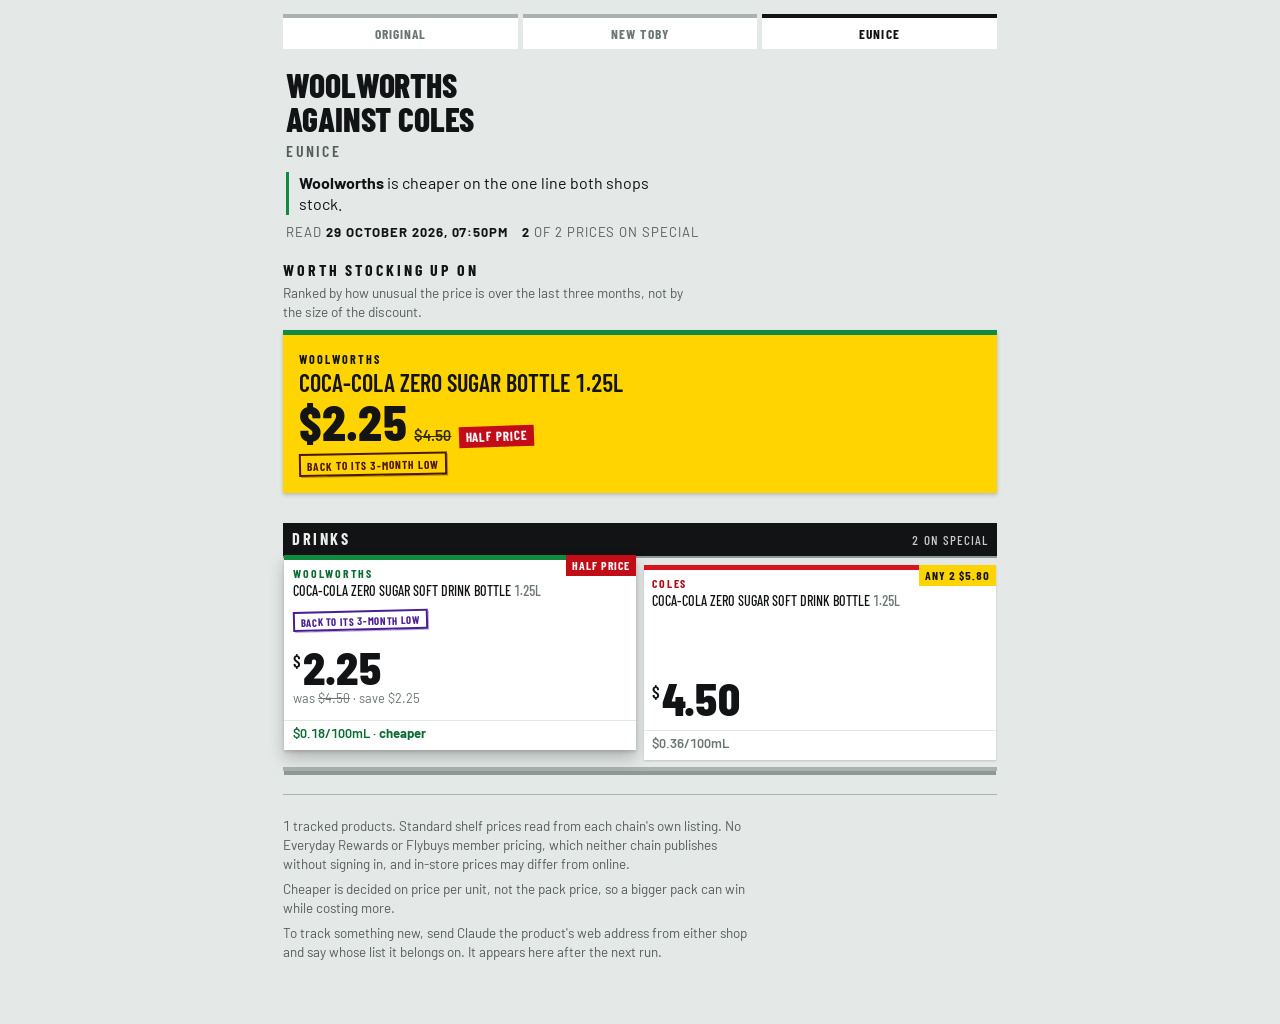
==== docs/eunice.html @ a49e468f "Three profiles, sharing one fetch Original keeps the existing 23 products. New Toby and Eunice are n" ====
<!doctype html><html lang=en-AU><head><meta charset=utf-8><meta name=viewport content="width=device-width,initial-scale=1"><meta name=color-scheme content="light dark"><title>Woolworths against Coles</title><style>@font-face{font-family:"Barlow";font-style:normal;font-weight:400;font-display:swap;src:url(fonts/Barlow-400.woff2) format('woff2')}
@font-face{font-family:"Barlow";font-style:normal;font-weight:600;font-display:swap;src:url(fonts/Barlow-600.woff2) format('woff2')}
@font-face{font-family:"Barlow";font-style:normal;font-weight:700;font-display:swap;src:url(fonts/Barlow-700.woff2) format('woff2')}
@font-face{font-family:"Barlow Condensed";font-style:normal;font-weight:500;font-display:swap;src:url(fonts/BarlowCondensed-500.woff2) format('woff2')}
@font-face{font-family:"Barlow Condensed";font-style:normal;font-weight:600;font-display:swap;src:url(fonts/BarlowCondensed-600.woff2) format('woff2')}
@font-face{font-family:"Barlow Condensed";font-style:normal;font-weight:700;font-display:swap;src:url(fonts/BarlowCondensed-700.woff2) format('woff2')}
@font-face{font-family:"Barlow Condensed";font-style:normal;font-weight:800;font-display:swap;src:url(fonts/BarlowCondensed-800.woff2) format('woff2')}
:root{
  --aisle:#e4e8e6; --aisle-deep:#d3d9d6; --rail:#a9b2ae; --rail-lip:#8e9994;
  --card:#fff; --card-ink:#111315; --card-soft:#6b7572; --card-hair:#e2e6e4;
  --ink:#111315; --ink-soft:#555d5a;
  --wool:#0f8a3f; --wool-deep:#0b6b33;
  --coles:#d8121f; --coles-deep:#ad0d18;
  --flash:#ffd400; --flash-ink:#141414;
  /* Red says Coles. It never says 'discount', or a Woolworths half price
     would arrive wearing its rival's colour. It is only ever the burst
     inside a yellow flash. */
  --burst:#c20d19;
  /* Aisle furniture, so it can darken in dark mode while the printed
     tickets stay white. */
  --sign:#111315; --sign-ink:#e9edea;
  /* Inspector's violet: the app's own voice, not either chain's, and not
     the focus ring's blue. */
  --stamp:#4c1d95; --focus:#1b45c4;
  --ease:cubic-bezier(.16,1,.3,1); --step:38ms;
  color-scheme:light dark;
}
/* The aisle after close. Printed card does not change colour under different
   light, so the tickets stay white and only the aisle around them darkens. */
@media (prefers-color-scheme:dark){
  :root{
    --aisle:#16191a; --aisle-deep:#101213; --rail:#333b3d; --rail-lip:#454e50;
    --ink:#e9edea; --ink-soft:#98a29e;
    --focus:#7fa6ff;
    --sign:#2b3133; --sign-ink:#e9edea;
  }
}
*{box-sizing:border-box}
html{background:var(--aisle)}
body{
  margin:0; background:var(--aisle); color:var(--ink);
  font-family:Barlow,system-ui,-apple-system,sans-serif;
  font-size:15px; line-height:1.4; font-variant-numeric:tabular-nums;
  -webkit-text-size-adjust:100%; overflow-x:hidden;
}
::selection{background:var(--flash); color:var(--flash-ink)}
:focus-visible{outline:3px solid var(--focus); outline-offset:3px}
::-webkit-scrollbar{width:10px}
::-webkit-scrollbar-track{background:var(--aisle-deep)}
::-webkit-scrollbar-thumb{background:var(--rail); border:2px solid var(--aisle-deep)}
main{max-width:46rem; margin:0 auto; padding:0 .7rem 3.5rem}

/* ---------- whose list ---------- */
/* Links, not script: each profile is its own page, so a list can be
   bookmarked on its own and the switch survives a reload. */
.switch{display:flex; gap:.3rem; margin:.9rem 0 0}
.switch a{
  flex:1; text-align:center; padding:.4rem .2rem .35rem;
  font-family:"Barlow Condensed",sans-serif; font-weight:700; font-size:.84rem;
  letter-spacing:.08em; text-transform:uppercase; text-decoration:none;
  background:var(--card); color:var(--card-soft);
  border-top:4px solid var(--rail);
}
.switch a[aria-current=page]{color:var(--card-ink); border-top-color:var(--ink)}
.whose{
  margin:.3rem 0 0; font-family:"Barlow Condensed",sans-serif; font-weight:600;
  font-size:1rem; text-transform:uppercase; letter-spacing:.14em;
  color:var(--ink-soft);
}

/* ---------- an empty list ---------- */
.nothing{
  background:var(--card); color:var(--card-ink); padding:1rem;
  border-top:5px solid var(--rail); margin:.4rem 0 0;
}
.nothing p{margin:.35rem 0; max-width:50ch}
.nothing p:first-child{margin-top:0}

/* ---------- masthead ---------- */
.masthead{padding:1.2rem .2rem .9rem}
.masthead h1{
  font-family:"Barlow Condensed",sans-serif; font-weight:800; font-size:2.1rem;
  line-height:1; letter-spacing:-.005em; text-transform:uppercase; margin:0;
}
.masthead .when{
  margin:.5rem 0 0; display:flex; flex-wrap:wrap; gap:.1rem .9rem;
  font-weight:500; text-transform:uppercase; letter-spacing:.07em;
  font-size:.82rem; color:var(--ink-soft);
}
.masthead .when b{color:var(--ink); font-weight:700}
/* The answer, in the first viewport, in the winning chain's own colour. */
.verdict{
  margin:.55rem 0 .1rem; font-size:1rem; line-height:1.35; max-width:42ch;
  border-left:3px solid var(--chain); padding-left:.6rem;
}
.verdict[data-chain=woolworths]{--chain:var(--wool)}
.verdict[data-chain=coles]{--chain:var(--coles)}
.verdict b{font-weight:700}
.stale{color:#fff; background:var(--coles); padding:.05rem .4rem; font-weight:700}

/* ---------- the stock-up board ---------- */
.board{margin:.2rem 0 1.5rem}
.board > h2{
  font-family:"Barlow Condensed",sans-serif; font-weight:700; font-size:1rem;
  text-transform:uppercase; letter-spacing:.18em; margin:0 0 .45rem;
  color:var(--ink);
}
.board > h2 + p{margin:-.35rem 0 .6rem; color:var(--ink-soft);
                font-size:.85rem; max-width:52ch}
.board .rest{display:grid; grid-template-columns:1fr 1fr; gap:.5rem;
             margin-top:.5rem}

/* A flash ticket: the yellow card the chains actually hang on a special. */
.flash{
  display:block; text-decoration:none; background:var(--flash);
  color:var(--flash-ink); padding:.75rem .85rem .8rem; position:relative;
  border-top:5px solid var(--chain);
  box-shadow:0 2px 4px rgba(0,0,0,.2);
  transition:transform 140ms var(--ease),box-shadow 140ms var(--ease);
}
.flash[data-chain=woolworths]{--chain:var(--wool)}
.flash[data-chain=coles]{--chain:var(--coles)}
.flash.lead{padding:.95rem 1rem 1rem}
/* Half price is a burst on the yellow card, never a red card. */
.flash .burst{
  display:inline-block; background:var(--burst); color:#fff;
  font-family:"Barlow Condensed",sans-serif; font-weight:700;
  letter-spacing:.06em; text-transform:uppercase; font-size:.82rem;
  padding:.08rem .4rem; transform:rotate(-2deg);
}
.flash .chain{
  font-family:"Barlow Condensed",sans-serif; font-weight:700; font-size:.76rem;
  letter-spacing:.16em; text-transform:uppercase; display:block;
}
.flash .what{
  font-family:"Barlow Condensed",sans-serif; font-weight:600; line-height:1.05;
  text-transform:uppercase; display:block; margin:.15rem 0 .3rem;
  font-size:1.05rem;
}
.flash.lead .what{font-size:1.5rem}
.flash .row{display:flex; align-items:baseline; gap:.45rem; flex-wrap:wrap}
.flash .now{
  font-family:"Barlow Condensed",sans-serif; font-weight:800; line-height:.85;
  font-size:2.1rem; letter-spacing:-.02em;
}
.flash.lead .now{font-size:3.1rem}
.flash .was{font-weight:600; text-decoration:line-through;
            text-decoration-thickness:1px; opacity:.88}
.flash .cut{font-weight:700; text-transform:uppercase; letter-spacing:.06em;
            font-size:.82rem}
.flash:active{transform:translateY(2px); box-shadow:0 1px 2px rgba(0,0,0,.22)}

/* ---------- bay sign ---------- */
.bay{
  display:flex; align-items:baseline; justify-content:space-between; gap:1em;
  margin:1.9rem 0 .6rem; padding:.3rem .55rem;
  background:var(--sign); color:var(--sign-ink);
  box-shadow:0 2px 0 var(--rail-lip);
}
.bay h2{
  font-family:"Barlow Condensed",sans-serif; font-weight:700; font-size:1.02rem;
  text-transform:uppercase; letter-spacing:.16em; margin:0;
}
.bay .count{
  font-family:"Barlow Condensed",sans-serif; font-weight:500; font-size:.82rem;
  letter-spacing:.08em; text-transform:uppercase; opacity:.85;
  white-space:nowrap;
}

/* ---------- the rail ---------- */
.bayrows{display:flex; flex-direction:column; gap:1rem}
.pair{margin:0}
.slots{
  display:grid; gap:.45rem;
  /* Capped rather than stretched, so a ticket keeps a ticket's proportion on a
     wide screen instead of going landscape. */
  grid-template-columns:repeat(2,minmax(0,22rem));
  justify-content:center;
  /* head / mark / price / unit. Both tickets inherit these four rows, which is
     what puts the two prices on the same line. */
  grid-template-rows:auto auto auto auto;
  align-items:stretch;
  padding-bottom:.45rem;
  border-bottom:4px solid var(--rail);
  box-shadow:0 5px 0 -1px var(--rail-lip);
}
.pair .note{
  margin:.5rem .1rem 0; font-size:.84rem; color:var(--ink-soft);
  padding-left:.7rem; border-left:1px solid var(--rail);
}

/* ---------- a ticket ---------- */
.ticket,.empty,.fault{
  grid-row:span 4;
  display:grid; grid-template-rows:subgrid;
}
.ticket{
  min-height:10.6rem; position:relative;
  background:var(--card); color:var(--card-ink); text-decoration:none;
  border-top:5px solid var(--chain);
  box-shadow:0 1px 2px rgba(0,0,0,.17);
  transition:transform 150ms var(--ease),box-shadow 150ms var(--ease);
}
/* Without subgrid the rows do not lock, so fall back to bottom-anchoring the
   price as before rather than leaving the layout broken. */
@supports not (grid-template-rows:subgrid){
  .ticket{display:flex; flex-direction:column}
  .ticket .t-price{margin-top:auto}
}
.t-head{align-self:start}
.t-mark{align-self:end}
.t-price{align-self:end}
.t-unit{align-self:end}
.ticket[data-chain=woolworths]{--chain:var(--wool); --chain-deep:var(--wool-deep)}
.ticket[data-chain=coles]{--chain:var(--coles); --chain-deep:var(--coles-deep)}
.ticket .chain{
  font-family:"Barlow Condensed",sans-serif; font-weight:700; font-size:.74rem;
  letter-spacing:.15em; text-transform:uppercase; color:var(--chain-deep);
  padding:.3rem .55rem 0;
}
.ticket .name{
  font-family:"Barlow Condensed",sans-serif; font-weight:500; font-size:.88rem;
  line-height:1.08; text-transform:uppercase; padding:.1rem .55rem .3rem;
}
.ticket .size{color:var(--card-soft); font-weight:400}

/* The pack price leads. It is the number the shopper already knows. */
.ticket .price{
  padding:0 .55rem; display:flex; align-items:baseline; gap:.08rem;
}
.ticket .price .cur{
  font-family:"Barlow Condensed",sans-serif; font-weight:600; font-size:1.1rem;
  align-self:flex-start; margin-top:.16rem;
}
.ticket .price .n{
  font-family:"Barlow Condensed",sans-serif; font-weight:800; font-size:2.9rem;
  line-height:.86; letter-spacing:-.025em;
}
.ticket .was{
  padding:.05rem .55rem 0; font-size:.8rem; color:var(--card-soft);
}
.ticket .was s{text-decoration-thickness:1px}
/* The legally mandated unit line, small, and the tiebreaker. */
.ticket .t-unit{
  padding:.2rem .55rem .5rem; font-size:.82rem; font-weight:600;
  color:var(--card-soft); border-top:1px solid var(--card-hair);
  margin-top:.3rem;
}
.ticket.best .t-unit{color:var(--chain-deep)}
.ticket .t-unit b{font-weight:700}

/* The head row: chain on the left, promo flag on the right, product name
   across both. The flag used to be absolutely positioned and overprinted the
   chain name, so it now owns a column of its own. */
.t-head{
  display:grid; grid-template-columns:1fr auto; align-items:start;
  column-gap:.4rem;
}
.t-head .name{grid-column:1/-1}
/* The special flash, a second card laid on the ticket's top corner. */
.ticket .tag{
  grid-column:2; align-self:start; margin-top:-5px;
  background:var(--flash);
  color:var(--flash-ink); font-family:"Barlow Condensed",sans-serif;
  font-weight:700; font-size:.74rem; letter-spacing:.08em;
  text-transform:uppercase; padding:.12rem .38rem; white-space:nowrap;
  transform-origin:top right;
}
.ticket .tag.half{background:var(--burst); color:#fff}

/* The app's own mark, struck on the ticket rather than printed by the shop.
   Violet ink so it is neither chain's colour and not the focus ring's blue; a
   double rule offset by a hair and multiplied into the card so it reads as an
   overprinted strike rather than a crisp UI chip. */
.stamp{
  display:inline-block; justify-self:start;
  font-family:"Barlow Condensed",sans-serif; font-weight:700; font-size:.72rem;
  letter-spacing:.09em; text-transform:uppercase; color:var(--stamp);
  padding:.1rem .34rem; border:2px solid var(--stamp);
  box-shadow:1.5px 1.5px 0 -0.5px color-mix(in srgb,var(--stamp) 35%,transparent);
  mix-blend-mode:multiply;
  transform:rotate(-1.4deg); transform-origin:left center;
}
@supports not (color: color-mix(in srgb,red 50%,blue)){
  .stamp{box-shadow:1.5px 1.5px 0 -0.5px var(--stamp)}
}
.ticket .stamp{
  margin:0 .55rem .45rem; font-size:.68rem; line-height:1.2;
  letter-spacing:.06em;
}
/* On the board the card is already yellow, so the strike sits on that. */
.flash .stamp{margin:.45rem 0 0; transform:rotate(-1deg)}

/* The cheaper ticket stands proud of its neighbour in the rail. */
.ticket.proud{
  transform:translateY(-10px);
  box-shadow:0 8px 15px rgba(0,0,0,.22),0 2px 3px rgba(0,0,0,.15);
}
@media (hover:hover){
  .ticket:hover{transform:translateY(-14px)}
  .ticket.proud:hover{transform:translateY(-17px)}
  .flash:hover{transform:translateY(-3px); box-shadow:0 6px 12px rgba(0,0,0,.24)}
}
/* Pressed tickets seat into the rail. */
.ticket:active{transform:translateY(3px); box-shadow:0 0 0 rgba(0,0,0,0)}
.ticket.proud:active{transform:translateY(-4px)}

/* An empty slot: this chain does not stock the line. */
.empty[data-chain=woolworths]{--chain:var(--wool)}
.empty[data-chain=coles]{--chain:var(--coles)}
.empty{
  min-height:10.6rem; align-content:end; padding:.55rem;
  border-top:5px solid var(--chain);
  background-image:repeating-linear-gradient(45deg,
    var(--rail) 0 1px,transparent 1px 6px);
  font-family:"Barlow Condensed",sans-serif; font-weight:600; font-size:.82rem;
  text-transform:uppercase; letter-spacing:.09em; color:var(--ink);
  opacity:.85;
}
/* A broken pin: the one state that is the reader's job to fix. */
.fault{
  min-height:10.6rem; align-content:end; gap:.2rem; padding:.55rem;
  background:var(--card); border-top:5px solid var(--coles);
  box-shadow:inset 0 0 0 2px var(--coles);
  font-family:"Barlow Condensed",sans-serif; font-weight:700; font-size:.82rem;
  text-transform:uppercase; letter-spacing:.07em; color:var(--coles-deep);
}
.fault span{font-family:Barlow,sans-serif; font-weight:400; text-transform:none;
            letter-spacing:0; color:var(--card-soft)}
/* A read that failed this run, rather than a pin that needs fixing. Red is
   reserved for work the reader has to do. */
.fault.soft{
  border-top-color:var(--rail); box-shadow:inset 0 0 0 2px var(--rail);
  color:var(--ink);
}

/* ---------- footer ---------- */
footer{
  margin-top:1.4rem; padding-top:1rem; border-top:1px solid var(--rail);
  color:var(--ink-soft); font-size:.84rem;
}
footer p{margin:.4rem 0; max-width:60ch}
footer code{
  font-family:ui-monospace,"Cascadia Mono",monospace; font-size:.8rem;
  color:var(--ink); background:var(--aisle-deep); padding:.05rem .25rem;
}

/* ---------- motion: the aisle being set before opening ----------
   Every effect below is layered onto the finished page above. The transitions
   run out of @starting-style, so the seated, readable state is the element's
   real state and a browser that runs none of this still shows the shop. */
@media (prefers-reduced-motion:no-preference){
  .ticket,.empty,.fault{
    transition:
      transform 420ms var(--ease) calc(var(--i,0)*var(--step)),
      rotate 420ms var(--ease) calc(var(--i,0)*var(--step)),
      box-shadow 420ms var(--ease) calc(var(--i,0)*var(--step));
  }
  /* Tickets are pushed into the rail channel, tilting as they seat. */
  @starting-style{
    .ticket,.empty,.fault{transform:translateX(-20px); rotate:-1.5deg}
    .ticket.proud{transform:translateX(-20px) translateY(0)}
  }
  /* The cheaper ticket rises only after both are seated, so the reader sees
     the comparison resolve rather than arriving already decided. */
  .ticket.proud{
    transition:
      transform 520ms var(--ease) calc(var(--i,0)*var(--step) + 300ms),
      rotate 420ms var(--ease) calc(var(--i,0)*var(--step)),
      box-shadow 520ms var(--ease) calc(var(--i,0)*var(--step) + 300ms);
  }
  /* The flash turns over onto the ticket, as a second card laid on top. */
  .ticket .tag{
    transition:rotate 380ms var(--ease) calc(var(--i,0)*var(--step) + 420ms),
               opacity 260ms var(--ease) calc(var(--i,0)*var(--step) + 420ms);
  }
  @starting-style{.ticket .tag{rotate:-16deg; opacity:0}}
  /* The stamp is struck on afterwards. */
  .stamp{
    transition:transform 260ms var(--ease) calc(var(--i,0)*var(--step) + 560ms),
               opacity 200ms linear calc(var(--i,0)*var(--step) + 560ms);
  }
  @starting-style{
    .stamp{transform:rotate(-1.4deg) scale(1.5); opacity:0}
  }
  /* Focal moment: the lead flash ticket is stamped down on the board. */
  .flash.lead{
    transition:transform 520ms var(--ease) 60ms,
               box-shadow 520ms var(--ease) 60ms;
  }
  @starting-style{
    .flash.lead{transform:scale(1.07) translateY(-10px);
                box-shadow:0 18px 30px rgba(0,0,0,.28)}
  }
  .board .rest .flash{
    transition:transform 400ms var(--ease) calc(320ms + var(--j,0)*90ms);
  }
  @starting-style{.board .rest .flash{transform:translateY(-14px)}}
  /* Bay signs light as the aisle is walked. Scroll-linked where supported,
     and simply lit where not. */
  @supports (animation-timeline:view()){
    .bay{
      animation:sign linear both;
      animation-timeline:view();
      animation-range:entry 0% entry 70%;
    }
    @keyframes sign{
      from{background:var(--rail); color:var(--sign-ink); box-shadow:none}
      to{background:var(--sign); color:var(--sign-ink);
         box-shadow:0 2px 0 var(--rail-lip)}
    }
  }
}
</style></head><body><main><nav class="switch" aria-label="Whose list"><a href="index.html">Original</a><a href="toby.html">New Toby</a><a href="eunice.html" aria-current="page">Eunice</a></nav><div class="masthead"><h1>Woolworths<br>against Coles</h1><p class="whose">Eunice</p><p class="verdict" data-chain="woolworths"><b>Woolworths</b> is cheaper on the one line both shops stock.</p><p class="when"><span>Read <b>29 October 2026, 07:50pm</b></span><span><b>2</b> of 2 prices on special</span></p></div><section class="board"><h2>Worth stocking up on</h2><p>Ranked by how unusual the price is over the last three months, not by the size of the discount.</p><a class="flash lead" data-chain="woolworths" style="--j:0" href="https://www.woolworths.com.au/shop/productdetails/623034/coca-cola-zero-sugar-soft-drink-bottle" rel="noreferrer"><span class="chain">Woolworths</span><span class="what">Coca-Cola Zero Sugar Bottle 1.25L</span><span class="row"><span class="now">$2.25</span><span class="was">$4.50</span><span class="burst">Half price</span></span><span class="stamp rare">back to its 3-month low</span></a></section><div class="bay"><h2>Drinks</h2><span class="count">2 on special</span></div><div class="bayrows"><div class="pair"><div class="slots"><a class="ticket proud best" data-chain="woolworths" style="--i:1" href="https://www.woolworths.com.au/shop/productdetails/623034/coca-cola-zero-sugar-soft-drink-bottle" rel="noreferrer"><span class="t-head"><span class="chain">Woolworths</span><span class="tag half">Half price</span><span class="name">Coca-Cola Zero Sugar Soft Drink Bottle <span class="size">1.25L</span></span></span><span class="t-mark"><span class="stamp">back to its 3-month low</span></span><span class="t-price"><span class="price"><span class="cur">$</span><span class="n">2.25</span></span><span class="was">was <s>$4.50</s> · save $2.25</span></span><span class="t-unit">$0.18/100mL · <b>cheaper</b></span></a><a class="ticket" data-chain="coles" style="--i:1" href="https://www.coles.com.au/product/coca-cola-zero-sugar-soft-drink-bottle-1.25l-2993706" rel="noreferrer"><span class="t-head"><span class="chain">Coles</span><span class="tag">Any 2 $5.80</span><span class="name">Coca-Cola Zero Sugar Soft Drink Bottle <span class="size">1.25L</span></span></span><span class="t-mark"></span><span class="t-price"><span class="price"><span class="cur">$</span><span class="n">4.50</span></span></span><span class="t-unit">$0.36/100mL</span></a></div></div></div><footer><p>1 tracked products. Standard shelf prices read from each chain's own listing. No Everyday Rewards or Flybuys member pricing, which neither chain publishes without signing in, and in-store prices may differ from online.</p><p>Cheaper is decided on price per unit, not the pack price, so a bigger pack can win while costing more.</p><p>To track something new, send Claude the product's web address from either shop and say whose list it belongs on. It appears here after the next run.</p></footer></main></body></html>
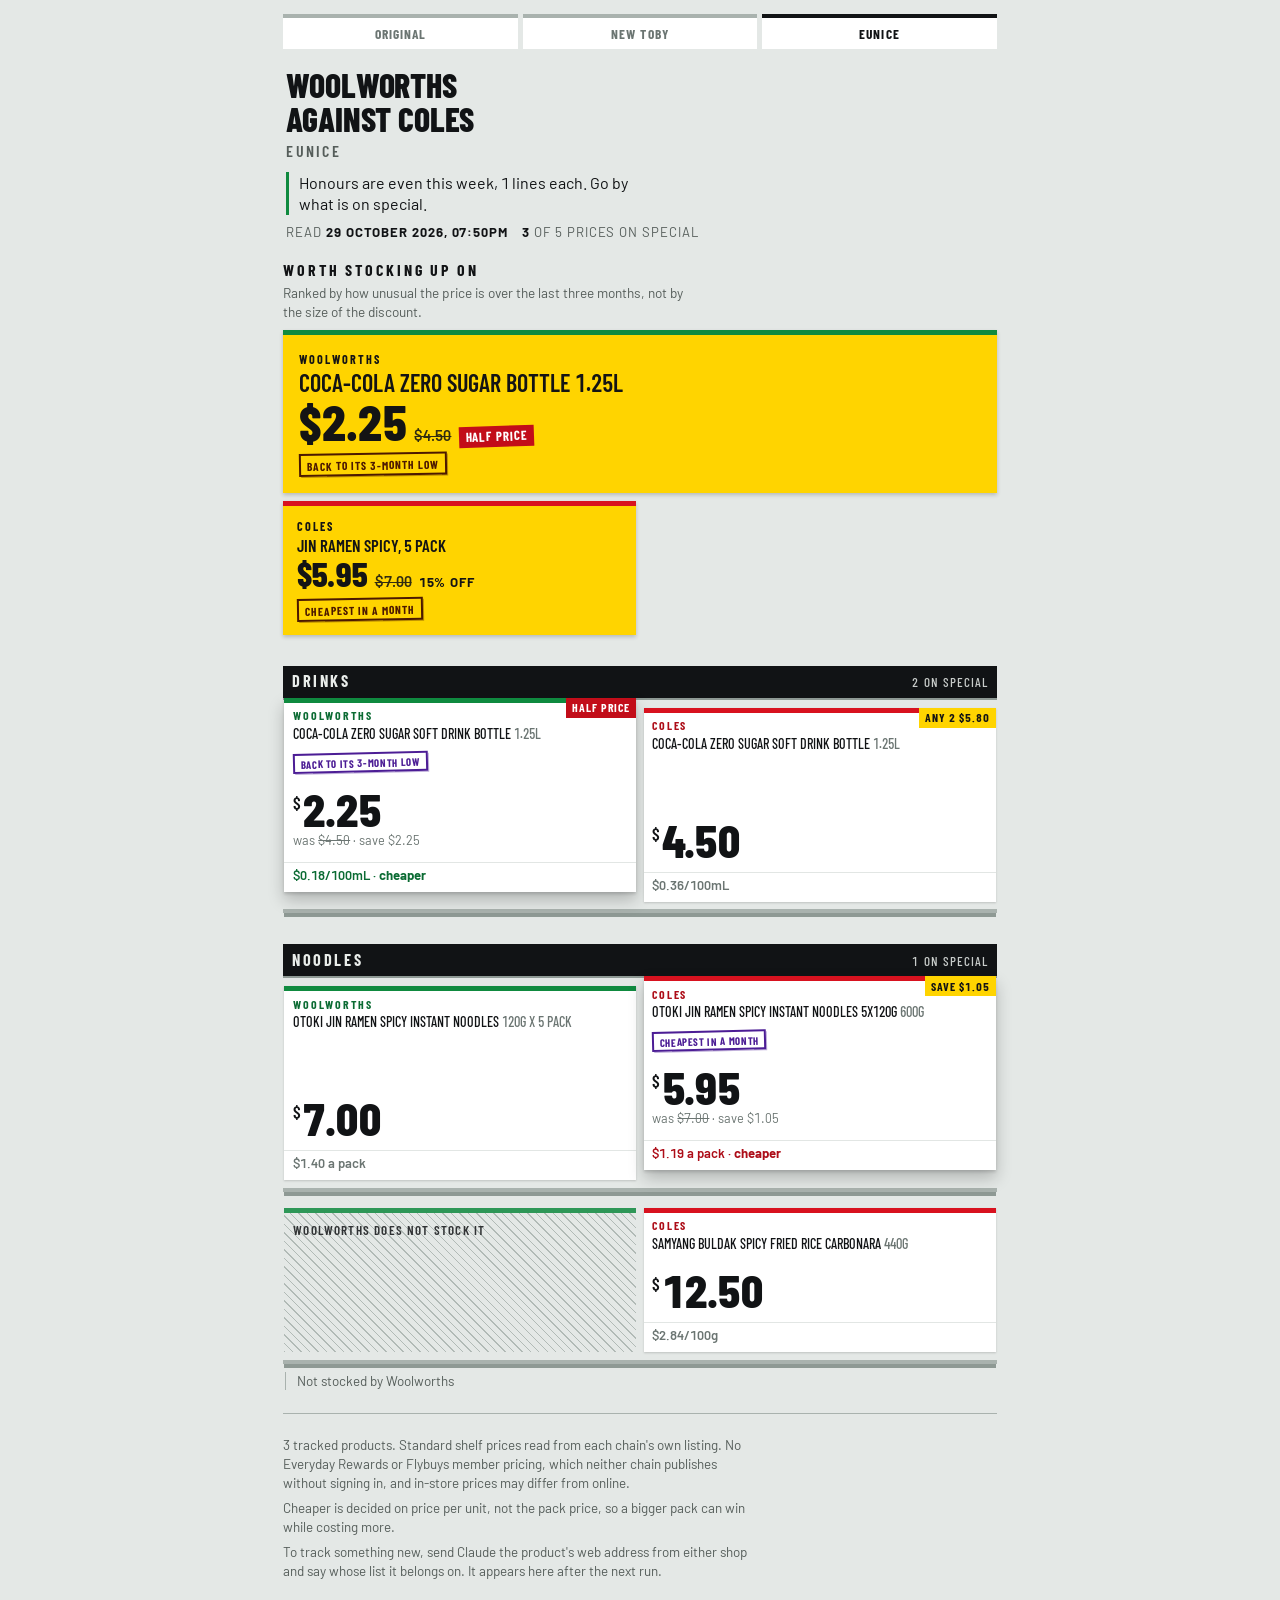
==== commit 6212351b: "Eunice's ten products Nine new pinned rows plus two of Toby's rows widened onto her list. Three of t" ====
--- a/docs/eunice.html
+++ b/docs/eunice.html
@@ -411,4 +411,4 @@
     }
   }
 }
-</style></head><body><main><nav class="switch" aria-label="Whose list"><a href="index.html">Original</a><a href="toby.html">New Toby</a><a href="eunice.html" aria-current="page">Eunice</a></nav><div class="masthead"><h1>Woolworths<br>against Coles</h1><p class="whose">Eunice</p><p class="verdict" data-chain="woolworths"><b>Woolworths</b> is cheaper on the one line both shops stock.</p><p class="when"><span>Read <b>29 October 2026, 07:50pm</b></span><span><b>2</b> of 2 prices on special</span></p></div><section class="board"><h2>Worth stocking up on</h2><p>Ranked by how unusual the price is over the last three months, not by the size of the discount.</p><a class="flash lead" data-chain="woolworths" style="--j:0" href="https://www.woolworths.com.au/shop/productdetails/623034/coca-cola-zero-sugar-soft-drink-bottle" rel="noreferrer"><span class="chain">Woolworths</span><span class="what">Coca-Cola Zero Sugar Bottle 1.25L</span><span class="row"><span class="now">$2.25</span><span class="was">$4.50</span><span class="burst">Half price</span></span><span class="stamp rare">back to its 3-month low</span></a></section><div class="bay"><h2>Drinks</h2><span class="count">2 on special</span></div><div class="bayrows"><div class="pair"><div class="slots"><a class="ticket proud best" data-chain="woolworths" style="--i:1" href="https://www.woolworths.com.au/shop/productdetails/623034/coca-cola-zero-sugar-soft-drink-bottle" rel="noreferrer"><span class="t-head"><span class="chain">Woolworths</span><span class="tag half">Half price</span><span class="name">Coca-Cola Zero Sugar Soft Drink Bottle <span class="size">1.25L</span></span></span><span class="t-mark"><span class="stamp">back to its 3-month low</span></span><span class="t-price"><span class="price"><span class="cur">$</span><span class="n">2.25</span></span><span class="was">was <s>$4.50</s> · save $2.25</span></span><span class="t-unit">$0.18/100mL · <b>cheaper</b></span></a><a class="ticket" data-chain="coles" style="--i:1" href="https://www.coles.com.au/product/coca-cola-zero-sugar-soft-drink-bottle-1.25l-2993706" rel="noreferrer"><span class="t-head"><span class="chain">Coles</span><span class="tag">Any 2 $5.80</span><span class="name">Coca-Cola Zero Sugar Soft Drink Bottle <span class="size">1.25L</span></span></span><span class="t-mark"></span><span class="t-price"><span class="price"><span class="cur">$</span><span class="n">4.50</span></span></span><span class="t-unit">$0.36/100mL</span></a></div></div></div><footer><p>1 tracked products. Standard shelf prices read from each chain's own listing. No Everyday Rewards or Flybuys member pricing, which neither chain publishes without signing in, and in-store prices may differ from online.</p><p>Cheaper is decided on price per unit, not the pack price, so a bigger pack can win while costing more.</p><p>To track something new, send Claude the product's web address from either shop and say whose list it belongs on. It appears here after the next run.</p></footer></main></body></html>+</style></head><body><main><nav class="switch" aria-label="Whose list"><a href="index.html">Original</a><a href="toby.html">New Toby</a><a href="eunice.html" aria-current="page">Eunice</a></nav><div class="masthead"><h1>Woolworths<br>against Coles</h1><p class="whose">Eunice</p><p class="verdict" data-chain="woolworths">Honours are even this week, 1 lines each. Go by what is on special.</p><p class="when"><span>Read <b>29 October 2026, 07:50pm</b></span><span><b>3</b> of 5 prices on special</span></p></div><section class="board"><h2>Worth stocking up on</h2><p>Ranked by how unusual the price is over the last three months, not by the size of the discount.</p><a class="flash lead" data-chain="woolworths" style="--j:0" href="https://www.woolworths.com.au/shop/productdetails/623034/coca-cola-zero-sugar-soft-drink-bottle" rel="noreferrer"><span class="chain">Woolworths</span><span class="what">Coca-Cola Zero Sugar Bottle 1.25L</span><span class="row"><span class="now">$2.25</span><span class="was">$4.50</span><span class="burst">Half price</span></span><span class="stamp rare">back to its 3-month low</span></a><div class="rest"><a class="flash" data-chain="coles" style="--j:1" href="https://www.coles.com.au/product/otoki-jin-ramen-spicy-instant-noodles-5x120g-600g-4677412" rel="noreferrer"><span class="chain">Coles</span><span class="what">Jin Ramen Spicy, 5 pack</span><span class="row"><span class="now">$5.95</span><span class="was">$7.00</span><span class="cut">15% off</span></span><span class="stamp rare">cheapest in a month</span></a></div></section><div class="bay"><h2>Drinks</h2><span class="count">2 on special</span></div><div class="bayrows"><div class="pair"><div class="slots"><a class="ticket proud best" data-chain="woolworths" style="--i:1" href="https://www.woolworths.com.au/shop/productdetails/623034/coca-cola-zero-sugar-soft-drink-bottle" rel="noreferrer"><span class="t-head"><span class="chain">Woolworths</span><span class="tag half">Half price</span><span class="name">Coca-Cola Zero Sugar Soft Drink Bottle <span class="size">1.25L</span></span></span><span class="t-mark"><span class="stamp">back to its 3-month low</span></span><span class="t-price"><span class="price"><span class="cur">$</span><span class="n">2.25</span></span><span class="was">was <s>$4.50</s> · save $2.25</span></span><span class="t-unit">$0.18/100mL · <b>cheaper</b></span></a><a class="ticket" data-chain="coles" style="--i:1" href="https://www.coles.com.au/product/coca-cola-zero-sugar-soft-drink-bottle-1.25l-2993706" rel="noreferrer"><span class="t-head"><span class="chain">Coles</span><span class="tag">Any 2 $5.80</span><span class="name">Coca-Cola Zero Sugar Soft Drink Bottle <span class="size">1.25L</span></span></span><span class="t-mark"></span><span class="t-price"><span class="price"><span class="cur">$</span><span class="n">4.50</span></span></span><span class="t-unit">$0.36/100mL</span></a></div></div></div><div class="bay"><h2>Noodles</h2><span class="count">1 on special</span></div><div class="bayrows"><div class="pair"><div class="slots"><a class="ticket" data-chain="woolworths" style="--i:2" href="https://www.woolworths.com.au/shop/productdetails/122658/otoki-jin-ramen-spicy-instant-noodles" rel="noreferrer"><span class="t-head"><span class="chain">Woolworths</span><span class="name">Otoki Jin Ramen Spicy Instant Noodles <span class="size">120g x 5 pack</span></span></span><span class="t-mark"></span><span class="t-price"><span class="price"><span class="cur">$</span><span class="n">7.00</span></span></span><span class="t-unit">$1.40 a pack</span></a><a class="ticket proud best" data-chain="coles" style="--i:2" href="https://www.coles.com.au/product/otoki-jin-ramen-spicy-instant-noodles-5x120g-600g-4677412" rel="noreferrer"><span class="t-head"><span class="chain">Coles</span><span class="tag">save $1.05</span><span class="name">Otoki Jin Ramen Spicy Instant Noodles 5x120g <span class="size">600g</span></span></span><span class="t-mark"><span class="stamp">cheapest in a month</span></span><span class="t-price"><span class="price"><span class="cur">$</span><span class="n">5.95</span></span><span class="was">was <s>$7.00</s> · save $1.05</span></span><span class="t-unit">$1.19 a pack · <b>cheaper</b></span></a></div></div><div class="pair"><div class="slots"><div class="empty" data-chain="woolworths" style="--i:3">Woolworths does not stock it</div><a class="ticket" data-chain="coles" style="--i:3" href="https://www.coles.com.au/product/samyang-buldak-spicy-fried-rice-carbonara-440g-1309831" rel="noreferrer"><span class="t-head"><span class="chain">Coles</span><span class="name">Samyang Buldak Spicy Fried Rice Carbonara <span class="size">440g</span></span></span><span class="t-mark"></span><span class="t-price"><span class="price"><span class="cur">$</span><span class="n">12.50</span></span></span><span class="t-unit">$2.84/100g</span></a></div><p class="note">Not stocked by Woolworths</p></div></div><footer><p>3 tracked products. Standard shelf prices read from each chain's own listing. No Everyday Rewards or Flybuys member pricing, which neither chain publishes without signing in, and in-store prices may differ from online.</p><p>Cheaper is decided on price per unit, not the pack price, so a bigger pack can win while costing more.</p><p>To track something new, send Claude the product's web address from either shop and say whose list it belongs on. It appears here after the next run.</p></footer></main></body></html>
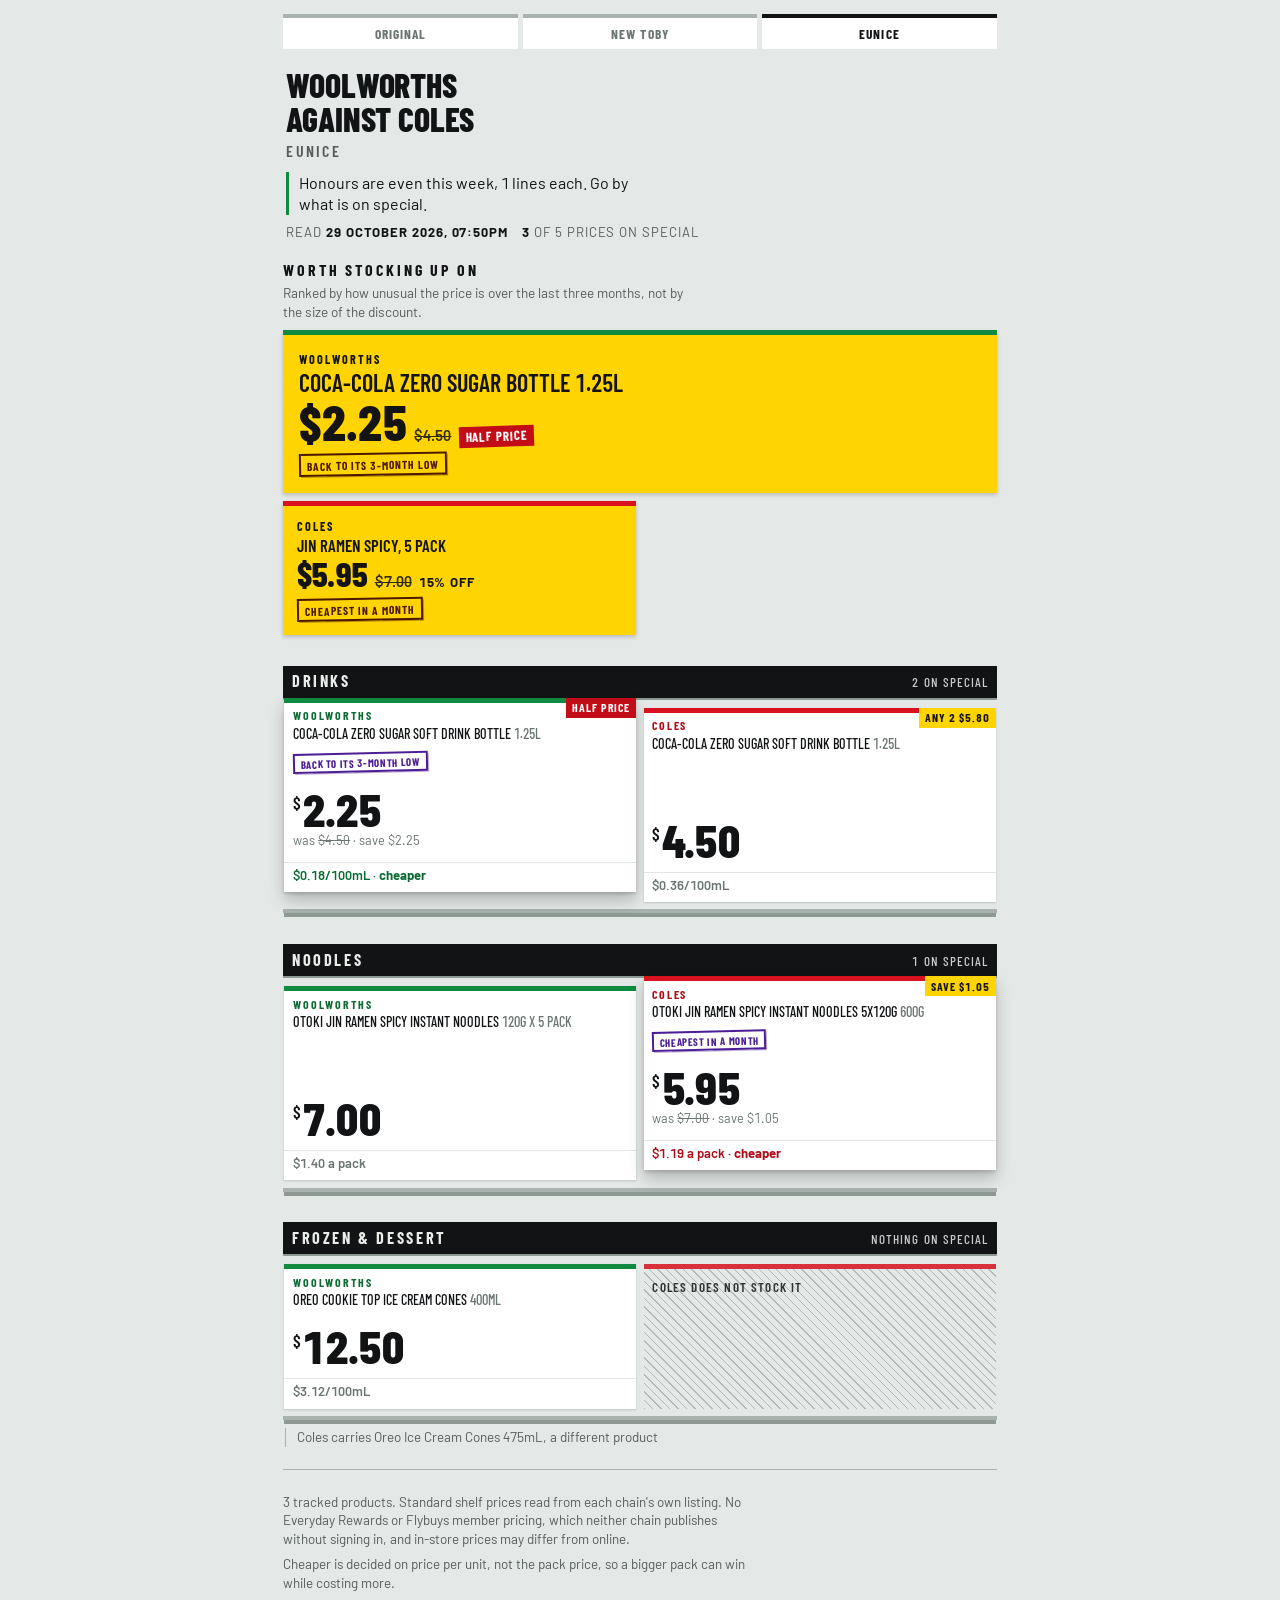
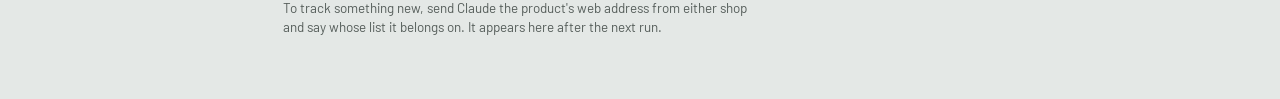
==== commit 5efeb8d4: "Swap the Buldak carbonara for the ramen packet, add the Oreo cones Eunice wanted the ramen, not the " ====
--- a/docs/eunice.html
+++ b/docs/eunice.html
@@ -411,4 +411,4 @@
     }
   }
 }
-</style></head><body><main><nav class="switch" aria-label="Whose list"><a href="index.html">Original</a><a href="toby.html">New Toby</a><a href="eunice.html" aria-current="page">Eunice</a></nav><div class="masthead"><h1>Woolworths<br>against Coles</h1><p class="whose">Eunice</p><p class="verdict" data-chain="woolworths">Honours are even this week, 1 lines each. Go by what is on special.</p><p class="when"><span>Read <b>29 October 2026, 07:50pm</b></span><span><b>3</b> of 5 prices on special</span></p></div><section class="board"><h2>Worth stocking up on</h2><p>Ranked by how unusual the price is over the last three months, not by the size of the discount.</p><a class="flash lead" data-chain="woolworths" style="--j:0" href="https://www.woolworths.com.au/shop/productdetails/623034/coca-cola-zero-sugar-soft-drink-bottle" rel="noreferrer"><span class="chain">Woolworths</span><span class="what">Coca-Cola Zero Sugar Bottle 1.25L</span><span class="row"><span class="now">$2.25</span><span class="was">$4.50</span><span class="burst">Half price</span></span><span class="stamp rare">back to its 3-month low</span></a><div class="rest"><a class="flash" data-chain="coles" style="--j:1" href="https://www.coles.com.au/product/otoki-jin-ramen-spicy-instant-noodles-5x120g-600g-4677412" rel="noreferrer"><span class="chain">Coles</span><span class="what">Jin Ramen Spicy, 5 pack</span><span class="row"><span class="now">$5.95</span><span class="was">$7.00</span><span class="cut">15% off</span></span><span class="stamp rare">cheapest in a month</span></a></div></section><div class="bay"><h2>Drinks</h2><span class="count">2 on special</span></div><div class="bayrows"><div class="pair"><div class="slots"><a class="ticket proud best" data-chain="woolworths" style="--i:1" href="https://www.woolworths.com.au/shop/productdetails/623034/coca-cola-zero-sugar-soft-drink-bottle" rel="noreferrer"><span class="t-head"><span class="chain">Woolworths</span><span class="tag half">Half price</span><span class="name">Coca-Cola Zero Sugar Soft Drink Bottle <span class="size">1.25L</span></span></span><span class="t-mark"><span class="stamp">back to its 3-month low</span></span><span class="t-price"><span class="price"><span class="cur">$</span><span class="n">2.25</span></span><span class="was">was <s>$4.50</s> · save $2.25</span></span><span class="t-unit">$0.18/100mL · <b>cheaper</b></span></a><a class="ticket" data-chain="coles" style="--i:1" href="https://www.coles.com.au/product/coca-cola-zero-sugar-soft-drink-bottle-1.25l-2993706" rel="noreferrer"><span class="t-head"><span class="chain">Coles</span><span class="tag">Any 2 $5.80</span><span class="name">Coca-Cola Zero Sugar Soft Drink Bottle <span class="size">1.25L</span></span></span><span class="t-mark"></span><span class="t-price"><span class="price"><span class="cur">$</span><span class="n">4.50</span></span></span><span class="t-unit">$0.36/100mL</span></a></div></div></div><div class="bay"><h2>Noodles</h2><span class="count">1 on special</span></div><div class="bayrows"><div class="pair"><div class="slots"><a class="ticket" data-chain="woolworths" style="--i:2" href="https://www.woolworths.com.au/shop/productdetails/122658/otoki-jin-ramen-spicy-instant-noodles" rel="noreferrer"><span class="t-head"><span class="chain">Woolworths</span><span class="name">Otoki Jin Ramen Spicy Instant Noodles <span class="size">120g x 5 pack</span></span></span><span class="t-mark"></span><span class="t-price"><span class="price"><span class="cur">$</span><span class="n">7.00</span></span></span><span class="t-unit">$1.40 a pack</span></a><a class="ticket proud best" data-chain="coles" style="--i:2" href="https://www.coles.com.au/product/otoki-jin-ramen-spicy-instant-noodles-5x120g-600g-4677412" rel="noreferrer"><span class="t-head"><span class="chain">Coles</span><span class="tag">save $1.05</span><span class="name">Otoki Jin Ramen Spicy Instant Noodles 5x120g <span class="size">600g</span></span></span><span class="t-mark"><span class="stamp">cheapest in a month</span></span><span class="t-price"><span class="price"><span class="cur">$</span><span class="n">5.95</span></span><span class="was">was <s>$7.00</s> · save $1.05</span></span><span class="t-unit">$1.19 a pack · <b>cheaper</b></span></a></div></div><div class="pair"><div class="slots"><div class="empty" data-chain="woolworths" style="--i:3">Woolworths does not stock it</div><a class="ticket" data-chain="coles" style="--i:3" href="https://www.coles.com.au/product/samyang-buldak-spicy-fried-rice-carbonara-440g-1309831" rel="noreferrer"><span class="t-head"><span class="chain">Coles</span><span class="name">Samyang Buldak Spicy Fried Rice Carbonara <span class="size">440g</span></span></span><span class="t-mark"></span><span class="t-price"><span class="price"><span class="cur">$</span><span class="n">12.50</span></span></span><span class="t-unit">$2.84/100g</span></a></div><p class="note">Not stocked by Woolworths</p></div></div><footer><p>3 tracked products. Standard shelf prices read from each chain's own listing. No Everyday Rewards or Flybuys member pricing, which neither chain publishes without signing in, and in-store prices may differ from online.</p><p>Cheaper is decided on price per unit, not the pack price, so a bigger pack can win while costing more.</p><p>To track something new, send Claude the product's web address from either shop and say whose list it belongs on. It appears here after the next run.</p></footer></main></body></html>+</style></head><body><main><nav class="switch" aria-label="Whose list"><a href="index.html">Original</a><a href="toby.html">New Toby</a><a href="eunice.html" aria-current="page">Eunice</a></nav><div class="masthead"><h1>Woolworths<br>against Coles</h1><p class="whose">Eunice</p><p class="verdict" data-chain="woolworths">Honours are even this week, 1 lines each. Go by what is on special.</p><p class="when"><span>Read <b>29 October 2026, 07:50pm</b></span><span><b>3</b> of 5 prices on special</span></p></div><section class="board"><h2>Worth stocking up on</h2><p>Ranked by how unusual the price is over the last three months, not by the size of the discount.</p><a class="flash lead" data-chain="woolworths" style="--j:0" href="https://www.woolworths.com.au/shop/productdetails/623034/coca-cola-zero-sugar-soft-drink-bottle" rel="noreferrer"><span class="chain">Woolworths</span><span class="what">Coca-Cola Zero Sugar Bottle 1.25L</span><span class="row"><span class="now">$2.25</span><span class="was">$4.50</span><span class="burst">Half price</span></span><span class="stamp rare">back to its 3-month low</span></a><div class="rest"><a class="flash" data-chain="coles" style="--j:1" href="https://www.coles.com.au/product/otoki-jin-ramen-spicy-instant-noodles-5x120g-600g-4677412" rel="noreferrer"><span class="chain">Coles</span><span class="what">Jin Ramen Spicy, 5 pack</span><span class="row"><span class="now">$5.95</span><span class="was">$7.00</span><span class="cut">15% off</span></span><span class="stamp rare">cheapest in a month</span></a></div></section><div class="bay"><h2>Drinks</h2><span class="count">2 on special</span></div><div class="bayrows"><div class="pair"><div class="slots"><a class="ticket proud best" data-chain="woolworths" style="--i:1" href="https://www.woolworths.com.au/shop/productdetails/623034/coca-cola-zero-sugar-soft-drink-bottle" rel="noreferrer"><span class="t-head"><span class="chain">Woolworths</span><span class="tag half">Half price</span><span class="name">Coca-Cola Zero Sugar Soft Drink Bottle <span class="size">1.25L</span></span></span><span class="t-mark"><span class="stamp">back to its 3-month low</span></span><span class="t-price"><span class="price"><span class="cur">$</span><span class="n">2.25</span></span><span class="was">was <s>$4.50</s> · save $2.25</span></span><span class="t-unit">$0.18/100mL · <b>cheaper</b></span></a><a class="ticket" data-chain="coles" style="--i:1" href="https://www.coles.com.au/product/coca-cola-zero-sugar-soft-drink-bottle-1.25l-2993706" rel="noreferrer"><span class="t-head"><span class="chain">Coles</span><span class="tag">Any 2 $5.80</span><span class="name">Coca-Cola Zero Sugar Soft Drink Bottle <span class="size">1.25L</span></span></span><span class="t-mark"></span><span class="t-price"><span class="price"><span class="cur">$</span><span class="n">4.50</span></span></span><span class="t-unit">$0.36/100mL</span></a></div></div></div><div class="bay"><h2>Noodles</h2><span class="count">1 on special</span></div><div class="bayrows"><div class="pair"><div class="slots"><a class="ticket" data-chain="woolworths" style="--i:2" href="https://www.woolworths.com.au/shop/productdetails/122658/otoki-jin-ramen-spicy-instant-noodles" rel="noreferrer"><span class="t-head"><span class="chain">Woolworths</span><span class="name">Otoki Jin Ramen Spicy Instant Noodles <span class="size">120g x 5 pack</span></span></span><span class="t-mark"></span><span class="t-price"><span class="price"><span class="cur">$</span><span class="n">7.00</span></span></span><span class="t-unit">$1.40 a pack</span></a><a class="ticket proud best" data-chain="coles" style="--i:2" href="https://www.coles.com.au/product/otoki-jin-ramen-spicy-instant-noodles-5x120g-600g-4677412" rel="noreferrer"><span class="t-head"><span class="chain">Coles</span><span class="tag">save $1.05</span><span class="name">Otoki Jin Ramen Spicy Instant Noodles 5x120g <span class="size">600g</span></span></span><span class="t-mark"><span class="stamp">cheapest in a month</span></span><span class="t-price"><span class="price"><span class="cur">$</span><span class="n">5.95</span></span><span class="was">was <s>$7.00</s> · save $1.05</span></span><span class="t-unit">$1.19 a pack · <b>cheaper</b></span></a></div></div></div><div class="bay"><h2>Frozen &amp; dessert</h2><span class="count">nothing on special</span></div><div class="bayrows"><div class="pair"><div class="slots"><a class="ticket" data-chain="woolworths" style="--i:3" href="https://www.woolworths.com.au/shop/productdetails/918708/oreo-cookie-top-ice-cream-cones" rel="noreferrer"><span class="t-head"><span class="chain">Woolworths</span><span class="name">Oreo Cookie Top Ice Cream Cones <span class="size">400mL</span></span></span><span class="t-mark"></span><span class="t-price"><span class="price"><span class="cur">$</span><span class="n">12.50</span></span></span><span class="t-unit">$3.12/100mL</span></a><div class="empty" data-chain="coles" style="--i:3">Coles does not stock it</div></div><p class="note">Coles carries Oreo Ice Cream Cones 475mL, a different product</p></div></div><footer><p>3 tracked products. Standard shelf prices read from each chain's own listing. No Everyday Rewards or Flybuys member pricing, which neither chain publishes without signing in, and in-store prices may differ from online.</p><p>Cheaper is decided on price per unit, not the pack price, so a bigger pack can win while costing more.</p><p>To track something new, send Claude the product's web address from either shop and say whose list it belongs on. It appears here after the next run.</p></footer></main></body></html>
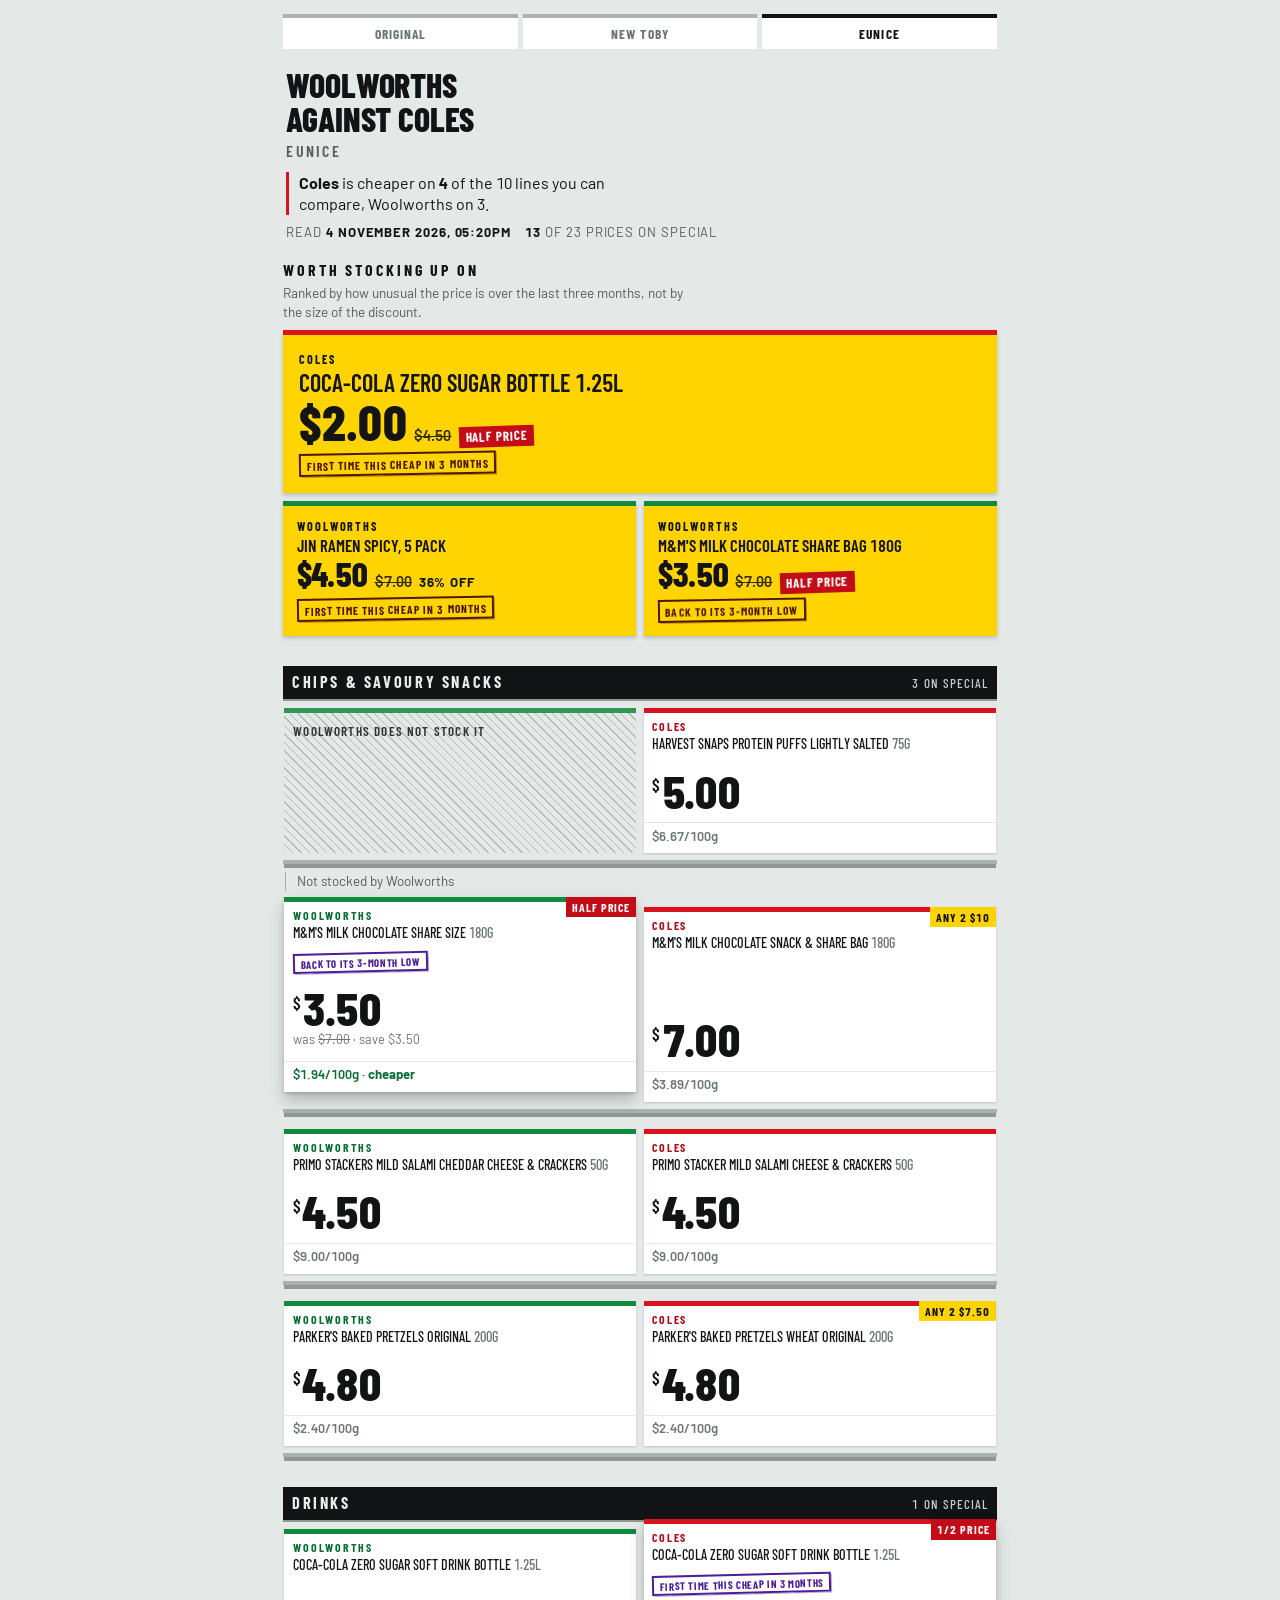
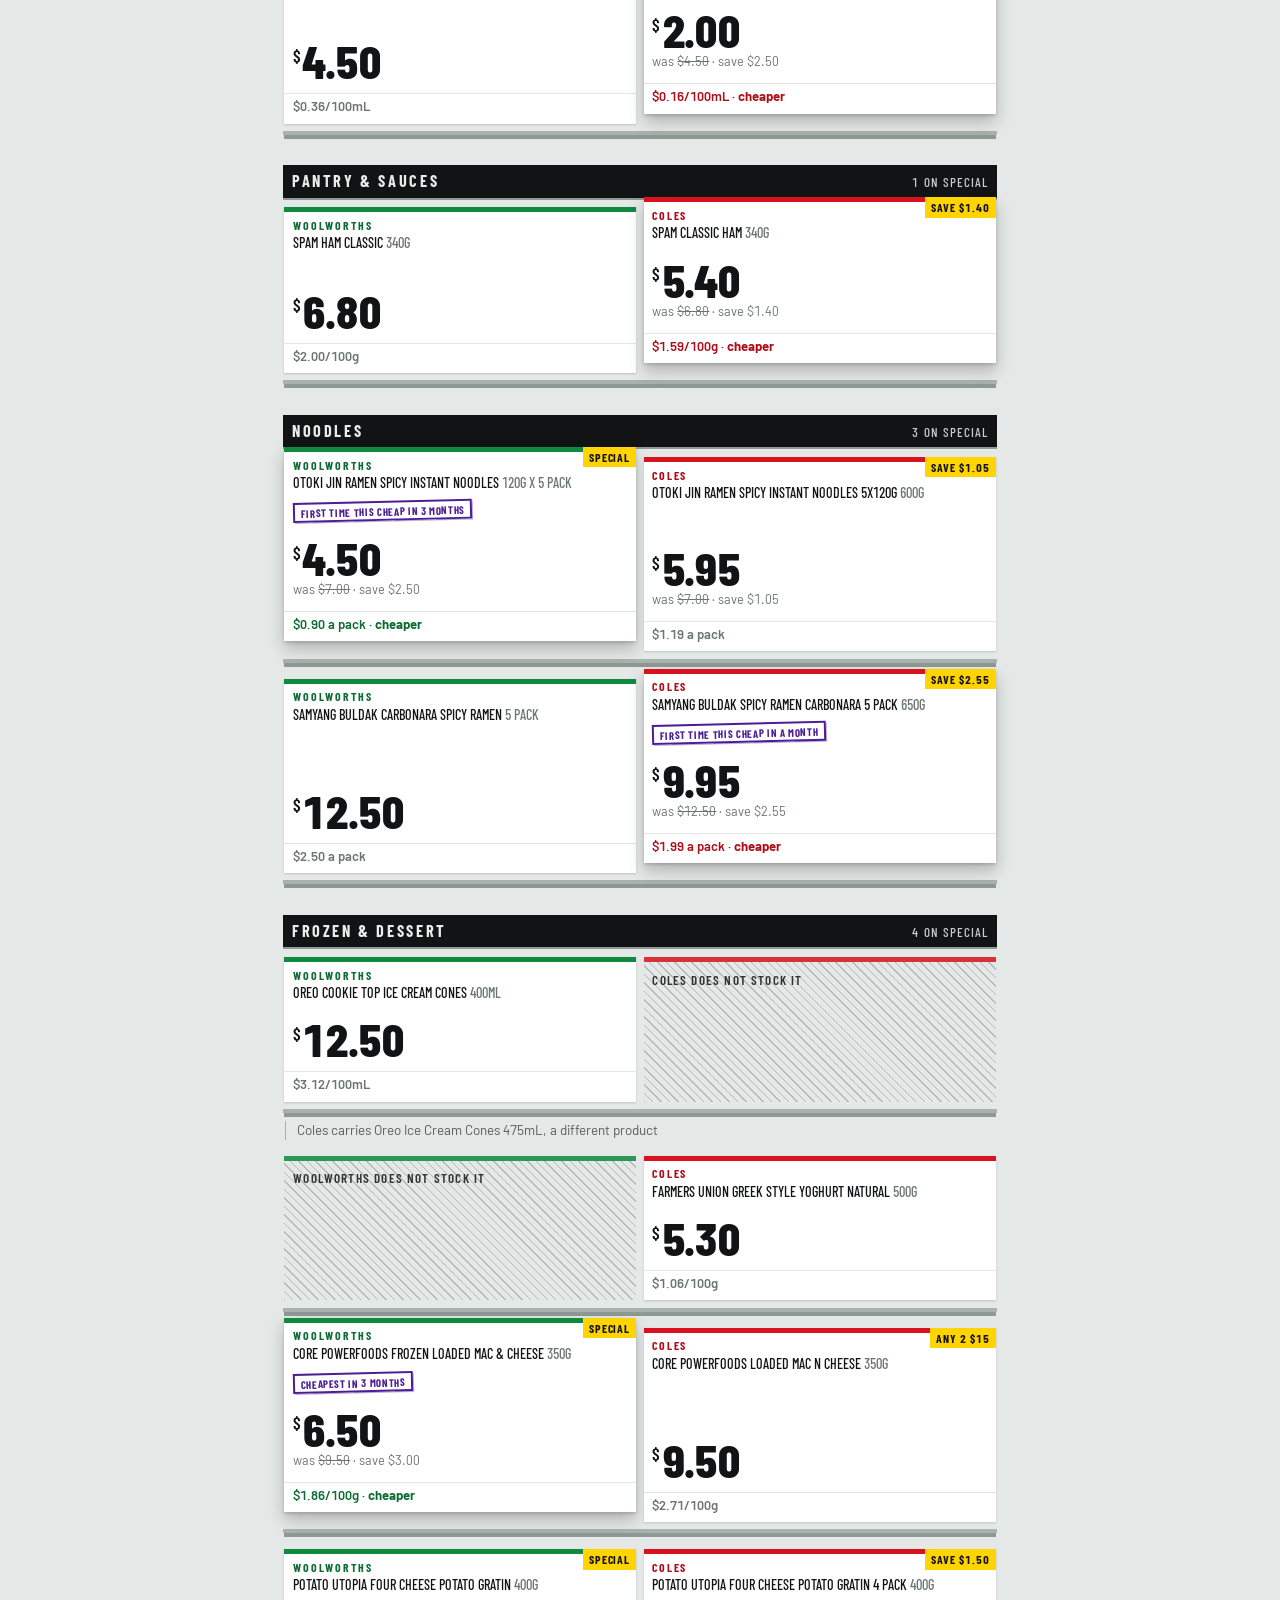
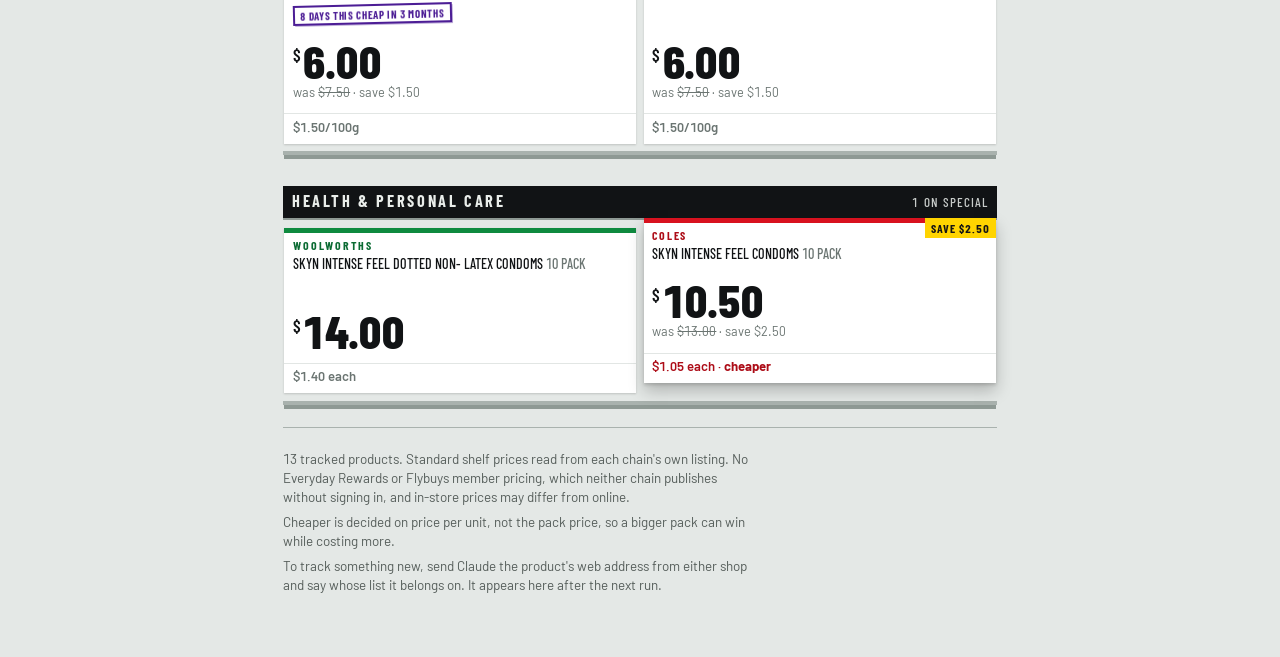
==== commit 88092b31: "Prices for 2026-11-04" ====
--- a/docs/eunice.html
+++ b/docs/eunice.html
@@ -411,4 +411,4 @@
     }
   }
 }
-</style></head><body><main><nav class="switch" aria-label="Whose list"><a href="index.html">Original</a><a href="toby.html">New Toby</a><a href="eunice.html" aria-current="page">Eunice</a></nav><div class="masthead"><h1>Woolworths<br>against Coles</h1><p class="whose">Eunice</p><p class="verdict" data-chain="woolworths">Honours are even this week, 1 lines each. Go by what is on special.</p><p class="when"><span>Read <b>29 October 2026, 07:50pm</b></span><span><b>3</b> of 5 prices on special</span></p></div><section class="board"><h2>Worth stocking up on</h2><p>Ranked by how unusual the price is over the last three months, not by the size of the discount.</p><a class="flash lead" data-chain="woolworths" style="--j:0" href="https://www.woolworths.com.au/shop/productdetails/623034/coca-cola-zero-sugar-soft-drink-bottle" rel="noreferrer"><span class="chain">Woolworths</span><span class="what">Coca-Cola Zero Sugar Bottle 1.25L</span><span class="row"><span class="now">$2.25</span><span class="was">$4.50</span><span class="burst">Half price</span></span><span class="stamp rare">back to its 3-month low</span></a><div class="rest"><a class="flash" data-chain="coles" style="--j:1" href="https://www.coles.com.au/product/otoki-jin-ramen-spicy-instant-noodles-5x120g-600g-4677412" rel="noreferrer"><span class="chain">Coles</span><span class="what">Jin Ramen Spicy, 5 pack</span><span class="row"><span class="now">$5.95</span><span class="was">$7.00</span><span class="cut">15% off</span></span><span class="stamp rare">cheapest in a month</span></a></div></section><div class="bay"><h2>Drinks</h2><span class="count">2 on special</span></div><div class="bayrows"><div class="pair"><div class="slots"><a class="ticket proud best" data-chain="woolworths" style="--i:1" href="https://www.woolworths.com.au/shop/productdetails/623034/coca-cola-zero-sugar-soft-drink-bottle" rel="noreferrer"><span class="t-head"><span class="chain">Woolworths</span><span class="tag half">Half price</span><span class="name">Coca-Cola Zero Sugar Soft Drink Bottle <span class="size">1.25L</span></span></span><span class="t-mark"><span class="stamp">back to its 3-month low</span></span><span class="t-price"><span class="price"><span class="cur">$</span><span class="n">2.25</span></span><span class="was">was <s>$4.50</s> · save $2.25</span></span><span class="t-unit">$0.18/100mL · <b>cheaper</b></span></a><a class="ticket" data-chain="coles" style="--i:1" href="https://www.coles.com.au/product/coca-cola-zero-sugar-soft-drink-bottle-1.25l-2993706" rel="noreferrer"><span class="t-head"><span class="chain">Coles</span><span class="tag">Any 2 $5.80</span><span class="name">Coca-Cola Zero Sugar Soft Drink Bottle <span class="size">1.25L</span></span></span><span class="t-mark"></span><span class="t-price"><span class="price"><span class="cur">$</span><span class="n">4.50</span></span></span><span class="t-unit">$0.36/100mL</span></a></div></div></div><div class="bay"><h2>Noodles</h2><span class="count">1 on special</span></div><div class="bayrows"><div class="pair"><div class="slots"><a class="ticket" data-chain="woolworths" style="--i:2" href="https://www.woolworths.com.au/shop/productdetails/122658/otoki-jin-ramen-spicy-instant-noodles" rel="noreferrer"><span class="t-head"><span class="chain">Woolworths</span><span class="name">Otoki Jin Ramen Spicy Instant Noodles <span class="size">120g x 5 pack</span></span></span><span class="t-mark"></span><span class="t-price"><span class="price"><span class="cur">$</span><span class="n">7.00</span></span></span><span class="t-unit">$1.40 a pack</span></a><a class="ticket proud best" data-chain="coles" style="--i:2" href="https://www.coles.com.au/product/otoki-jin-ramen-spicy-instant-noodles-5x120g-600g-4677412" rel="noreferrer"><span class="t-head"><span class="chain">Coles</span><span class="tag">save $1.05</span><span class="name">Otoki Jin Ramen Spicy Instant Noodles 5x120g <span class="size">600g</span></span></span><span class="t-mark"><span class="stamp">cheapest in a month</span></span><span class="t-price"><span class="price"><span class="cur">$</span><span class="n">5.95</span></span><span class="was">was <s>$7.00</s> · save $1.05</span></span><span class="t-unit">$1.19 a pack · <b>cheaper</b></span></a></div></div></div><div class="bay"><h2>Frozen &amp; dessert</h2><span class="count">nothing on special</span></div><div class="bayrows"><div class="pair"><div class="slots"><a class="ticket" data-chain="woolworths" style="--i:3" href="https://www.woolworths.com.au/shop/productdetails/918708/oreo-cookie-top-ice-cream-cones" rel="noreferrer"><span class="t-head"><span class="chain">Woolworths</span><span class="name">Oreo Cookie Top Ice Cream Cones <span class="size">400mL</span></span></span><span class="t-mark"></span><span class="t-price"><span class="price"><span class="cur">$</span><span class="n">12.50</span></span></span><span class="t-unit">$3.12/100mL</span></a><div class="empty" data-chain="coles" style="--i:3">Coles does not stock it</div></div><p class="note">Coles carries Oreo Ice Cream Cones 475mL, a different product</p></div></div><footer><p>3 tracked products. Standard shelf prices read from each chain's own listing. No Everyday Rewards or Flybuys member pricing, which neither chain publishes without signing in, and in-store prices may differ from online.</p><p>Cheaper is decided on price per unit, not the pack price, so a bigger pack can win while costing more.</p><p>To track something new, send Claude the product's web address from either shop and say whose list it belongs on. It appears here after the next run.</p></footer></main></body></html>+</style></head><body><main><nav class="switch" aria-label="Whose list"><a href="index.html">Original</a><a href="toby.html">New Toby</a><a href="eunice.html" aria-current="page">Eunice</a></nav><div class="masthead"><h1>Woolworths<br>against Coles</h1><p class="whose">Eunice</p><p class="verdict" data-chain="coles"><b>Coles</b> is cheaper on <b>4</b> of the 10 lines you can compare, Woolworths on 3.</p><p class="when"><span>Read <b>4 November 2026, 05:20pm</b></span><span><b>13</b> of 23 prices on special</span></p></div><section class="board"><h2>Worth stocking up on</h2><p>Ranked by how unusual the price is over the last three months, not by the size of the discount.</p><a class="flash lead" data-chain="coles" style="--j:0" href="https://www.coles.com.au/product/coca-cola-zero-sugar-soft-drink-bottle-1.25l-2993706" rel="noreferrer"><span class="chain">Coles</span><span class="what">Coca-Cola Zero Sugar Bottle 1.25L</span><span class="row"><span class="now">$2.00</span><span class="was">$4.50</span><span class="burst">Half price</span></span><span class="stamp rare">first time this cheap in 3 months</span></a><div class="rest"><a class="flash" data-chain="woolworths" style="--j:1" href="https://www.woolworths.com.au/shop/productdetails/122658/otoki-jin-ramen-spicy-instant-noodles" rel="noreferrer"><span class="chain">Woolworths</span><span class="what">Jin Ramen Spicy, 5 pack</span><span class="row"><span class="now">$4.50</span><span class="was">$7.00</span><span class="cut">36% off</span></span><span class="stamp rare">first time this cheap in 3 months</span></a><a class="flash" data-chain="woolworths" style="--j:2" href="https://www.woolworths.com.au/shop/productdetails/460247/m-m-s-milk-chocolate-share-size" rel="noreferrer"><span class="chain">Woolworths</span><span class="what">M&amp;M&#x27;s Milk Chocolate Share Bag 180g</span><span class="row"><span class="now">$3.50</span><span class="was">$7.00</span><span class="burst">Half price</span></span><span class="stamp rare">back to its 3-month low</span></a></div></section><div class="bay"><h2>Chips &amp; savoury snacks</h2><span class="count">3 on special</span></div><div class="bayrows"><div class="pair"><div class="slots"><div class="empty" data-chain="woolworths" style="--i:1">Woolworths does not stock it</div><a class="ticket" data-chain="coles" style="--i:1" href="https://www.coles.com.au/product/harvest-snaps-protein-puffs-lightly-salted-75g-1967981" rel="noreferrer"><span class="t-head"><span class="chain">Coles</span><span class="name">Harvest Snaps Protein Puffs Lightly Salted <span class="size">75g</span></span></span><span class="t-mark"></span><span class="t-price"><span class="price"><span class="cur">$</span><span class="n">5.00</span></span></span><span class="t-unit">$6.67/100g</span></a></div><p class="note">Not stocked by Woolworths</p></div><div class="pair"><div class="slots"><a class="ticket proud best" data-chain="woolworths" style="--i:2" href="https://www.woolworths.com.au/shop/productdetails/460247/m-m-s-milk-chocolate-share-size" rel="noreferrer"><span class="t-head"><span class="chain">Woolworths</span><span class="tag half">Half price</span><span class="name">M&amp;M&#x27;s Milk Chocolate Share Size <span class="size">180g</span></span></span><span class="t-mark"><span class="stamp">back to its 3-month low</span></span><span class="t-price"><span class="price"><span class="cur">$</span><span class="n">3.50</span></span><span class="was">was <s>$7.00</s> · save $3.50</span></span><span class="t-unit">$1.94/100g · <b>cheaper</b></span></a><a class="ticket" data-chain="coles" style="--i:2" href="https://www.coles.com.au/product/mandm&#x27;s-milk-chocolate-snack-and-share-bag-180g-5258936" rel="noreferrer"><span class="t-head"><span class="chain">Coles</span><span class="tag">Any 2 $10</span><span class="name">M&amp;M&#x27;S Milk Chocolate Snack &amp; Share Bag <span class="size">180g</span></span></span><span class="t-mark"></span><span class="t-price"><span class="price"><span class="cur">$</span><span class="n">7.00</span></span></span><span class="t-unit">$3.89/100g</span></a></div></div><div class="pair"><div class="slots"><a class="ticket" data-chain="woolworths" style="--i:3" href="https://www.woolworths.com.au/shop/productdetails/63584/primo-stackers-mild-salami-cheddar-cheese-crackers" rel="noreferrer"><span class="t-head"><span class="chain">Woolworths</span><span class="name">Primo Stackers Mild Salami Cheddar Cheese &amp; Crackers <span class="size">50g</span></span></span><span class="t-mark"></span><span class="t-price"><span class="price"><span class="cur">$</span><span class="n">4.50</span></span></span><span class="t-unit">$9.00/100g</span></a><a class="ticket" data-chain="coles" style="--i:3" href="https://www.coles.com.au/product/primo-stacker-mild-salami-cheese-and-crackers-50g-3755430" rel="noreferrer"><span class="t-head"><span class="chain">Coles</span><span class="name">Primo Stacker Mild Salami Cheese &amp; Crackers <span class="size">50g</span></span></span><span class="t-mark"></span><span class="t-price"><span class="price"><span class="cur">$</span><span class="n">4.50</span></span></span><span class="t-unit">$9.00/100g</span></a></div></div><div class="pair"><div class="slots"><a class="ticket" data-chain="woolworths" style="--i:4" href="https://www.woolworths.com.au/shop/productdetails/24378/parker-s-baked-pretzels-original" rel="noreferrer"><span class="t-head"><span class="chain">Woolworths</span><span class="name">Parker&#x27;s Baked Pretzels Original <span class="size">200g</span></span></span><span class="t-mark"></span><span class="t-price"><span class="price"><span class="cur">$</span><span class="n">4.80</span></span></span><span class="t-unit">$2.40/100g</span></a><a class="ticket" data-chain="coles" style="--i:4" href="https://www.coles.com.au/product/parker&#x27;s-baked-pretzels-wheat-original-200g-6133970" rel="noreferrer"><span class="t-head"><span class="chain">Coles</span><span class="tag">Any 2 $7.50</span><span class="name">Parker&#x27;s Baked Pretzels Wheat Original <span class="size">200g</span></span></span><span class="t-mark"></span><span class="t-price"><span class="price"><span class="cur">$</span><span class="n">4.80</span></span></span><span class="t-unit">$2.40/100g</span></a></div></div></div><div class="bay"><h2>Drinks</h2><span class="count">1 on special</span></div><div class="bayrows"><div class="pair"><div class="slots"><a class="ticket" data-chain="woolworths" style="--i:5" href="https://www.woolworths.com.au/shop/productdetails/623034/coca-cola-zero-sugar-soft-drink-bottle" rel="noreferrer"><span class="t-head"><span class="chain">Woolworths</span><span class="name">Coca-Cola Zero Sugar Soft Drink Bottle <span class="size">1.25L</span></span></span><span class="t-mark"></span><span class="t-price"><span class="price"><span class="cur">$</span><span class="n">4.50</span></span></span><span class="t-unit">$0.36/100mL</span></a><a class="ticket proud best" data-chain="coles" style="--i:5" href="https://www.coles.com.au/product/coca-cola-zero-sugar-soft-drink-bottle-1.25l-2993706" rel="noreferrer"><span class="t-head"><span class="chain">Coles</span><span class="tag half">1/2 Price</span><span class="name">Coca-Cola Zero Sugar Soft Drink Bottle <span class="size">1.25L</span></span></span><span class="t-mark"><span class="stamp">first time this cheap in 3 months</span></span><span class="t-price"><span class="price"><span class="cur">$</span><span class="n">2.00</span></span><span class="was">was <s>$4.50</s> · save $2.50</span></span><span class="t-unit">$0.16/100mL · <b>cheaper</b></span></a></div></div></div><div class="bay"><h2>Pantry &amp; sauces</h2><span class="count">1 on special</span></div><div class="bayrows"><div class="pair"><div class="slots"><a class="ticket" data-chain="woolworths" style="--i:6" href="https://www.woolworths.com.au/shop/productdetails/33964/spam-ham-classic" rel="noreferrer"><span class="t-head"><span class="chain">Woolworths</span><span class="name">Spam Ham Classic <span class="size">340g</span></span></span><span class="t-mark"></span><span class="t-price"><span class="price"><span class="cur">$</span><span class="n">6.80</span></span></span><span class="t-unit">$2.00/100g</span></a><a class="ticket proud best" data-chain="coles" style="--i:6" href="https://www.coles.com.au/product/spam-classic-ham-340g-118521" rel="noreferrer"><span class="t-head"><span class="chain">Coles</span><span class="tag">save $1.40</span><span class="name">Spam Classic Ham <span class="size">340g</span></span></span><span class="t-mark"></span><span class="t-price"><span class="price"><span class="cur">$</span><span class="n">5.40</span></span><span class="was">was <s>$6.80</s> · save $1.40</span></span><span class="t-unit">$1.59/100g · <b>cheaper</b></span></a></div></div></div><div class="bay"><h2>Noodles</h2><span class="count">3 on special</span></div><div class="bayrows"><div class="pair"><div class="slots"><a class="ticket proud best" data-chain="woolworths" style="--i:7" href="https://www.woolworths.com.au/shop/productdetails/122658/otoki-jin-ramen-spicy-instant-noodles" rel="noreferrer"><span class="t-head"><span class="chain">Woolworths</span><span class="tag">Special</span><span class="name">Otoki Jin Ramen Spicy Instant Noodles <span class="size">120g x 5 pack</span></span></span><span class="t-mark"><span class="stamp">first time this cheap in 3 months</span></span><span class="t-price"><span class="price"><span class="cur">$</span><span class="n">4.50</span></span><span class="was">was <s>$7.00</s> · save $2.50</span></span><span class="t-unit">$0.90 a pack · <b>cheaper</b></span></a><a class="ticket" data-chain="coles" style="--i:7" href="https://www.coles.com.au/product/otoki-jin-ramen-spicy-instant-noodles-5x120g-600g-4677412" rel="noreferrer"><span class="t-head"><span class="chain">Coles</span><span class="tag">save $1.05</span><span class="name">Otoki Jin Ramen Spicy Instant Noodles 5x120g <span class="size">600g</span></span></span><span class="t-mark"></span><span class="t-price"><span class="price"><span class="cur">$</span><span class="n">5.95</span></span><span class="was">was <s>$7.00</s> · save $1.05</span></span><span class="t-unit">$1.19 a pack</span></a></div></div><div class="pair"><div class="slots"><a class="ticket" data-chain="woolworths" style="--i:8" href="https://www.woolworths.com.au/shop/productdetails/805129/samyang-buldak-carbonara-spicy-ramen" rel="noreferrer"><span class="t-head"><span class="chain">Woolworths</span><span class="name">Samyang Buldak Carbonara Spicy Ramen <span class="size">5 pack</span></span></span><span class="t-mark"></span><span class="t-price"><span class="price"><span class="cur">$</span><span class="n">12.50</span></span></span><span class="t-unit">$2.50 a pack</span></a><a class="ticket proud best" data-chain="coles" style="--i:8" href="https://www.coles.com.au/product/samyang-buldak-spicy-ramen-carbonara-5-pack-650g-5049834" rel="noreferrer"><span class="t-head"><span class="chain">Coles</span><span class="tag">save $2.55</span><span class="name">Samyang Buldak Spicy Ramen Carbonara 5 Pack <span class="size">650g</span></span></span><span class="t-mark"><span class="stamp">first time this cheap in a month</span></span><span class="t-price"><span class="price"><span class="cur">$</span><span class="n">9.95</span></span><span class="was">was <s>$12.50</s> · save $2.55</span></span><span class="t-unit">$1.99 a pack · <b>cheaper</b></span></a></div></div></div><div class="bay"><h2>Frozen &amp; dessert</h2><span class="count">4 on special</span></div><div class="bayrows"><div class="pair"><div class="slots"><a class="ticket" data-chain="woolworths" style="--i:9" href="https://www.woolworths.com.au/shop/productdetails/918708/oreo-cookie-top-ice-cream-cones" rel="noreferrer"><span class="t-head"><span class="chain">Woolworths</span><span class="name">Oreo Cookie Top Ice Cream Cones <span class="size">400mL</span></span></span><span class="t-mark"></span><span class="t-price"><span class="price"><span class="cur">$</span><span class="n">12.50</span></span></span><span class="t-unit">$3.12/100mL</span></a><div class="empty" data-chain="coles" style="--i:9">Coles does not stock it</div></div><p class="note">Coles carries Oreo Ice Cream Cones 475mL, a different product</p></div><div class="pair"><div class="slots"><div class="empty" data-chain="woolworths" style="--i:10">Woolworths does not stock it</div><a class="ticket" data-chain="coles" style="--i:10" href="https://www.coles.com.au/product/farmers-union-greek-style-yoghurt-natural-500g-5588963" rel="noreferrer"><span class="t-head"><span class="chain">Coles</span><span class="name">Farmers Union Greek Style Yoghurt Natural <span class="size">500g</span></span></span><span class="t-mark"></span><span class="t-price"><span class="price"><span class="cur">$</span><span class="n">5.30</span></span></span><span class="t-unit">$1.06/100g</span></a></div></div><div class="pair"><div class="slots"><a class="ticket proud best" data-chain="woolworths" style="--i:11" href="https://www.woolworths.com.au/shop/productdetails/6018661/core-powerfoods-frozen-loaded-mac-cheese" rel="noreferrer"><span class="t-head"><span class="chain">Woolworths</span><span class="tag">Special</span><span class="name">CORE Powerfoods Frozen Loaded Mac &amp; Cheese <span class="size">350g</span></span></span><span class="t-mark"><span class="stamp">cheapest in 3 months</span></span><span class="t-price"><span class="price"><span class="cur">$</span><span class="n">6.50</span></span><span class="was">was <s>$9.50</s> · save $3.00</span></span><span class="t-unit">$1.86/100g · <b>cheaper</b></span></a><a class="ticket" data-chain="coles" style="--i:11" href="https://www.coles.com.au/product/core-powerfoods-loaded-mac-n-cheese-350g-8425218" rel="noreferrer"><span class="t-head"><span class="chain">Coles</span><span class="tag">Any 2 $15</span><span class="name">Core PowerFoods Loaded Mac N Cheese <span class="size">350g</span></span></span><span class="t-mark"></span><span class="t-price"><span class="price"><span class="cur">$</span><span class="n">9.50</span></span></span><span class="t-unit">$2.71/100g</span></a></div></div><div class="pair"><div class="slots"><a class="ticket" data-chain="woolworths" style="--i:12" href="https://www.woolworths.com.au/shop/productdetails/203424/potato-utopia-four-cheese-potato-gratin" rel="noreferrer"><span class="t-head"><span class="chain">Woolworths</span><span class="tag">Special</span><span class="name">Potato Utopia Four Cheese Potato Gratin <span class="size">400g</span></span></span><span class="t-mark"><span class="stamp">8 days this cheap in 3 months</span></span><span class="t-price"><span class="price"><span class="cur">$</span><span class="n">6.00</span></span><span class="was">was <s>$7.50</s> · save $1.50</span></span><span class="t-unit">$1.50/100g</span></a><a class="ticket" data-chain="coles" style="--i:12" href="https://www.coles.com.au/product/potato-utopia-four-cheese-potato-gratin-4-pack-400g-1531545" rel="noreferrer"><span class="t-head"><span class="chain">Coles</span><span class="tag">save $1.50</span><span class="name">Potato Utopia Four Cheese Potato Gratin 4 Pack <span class="size">400g</span></span></span><span class="t-mark"></span><span class="t-price"><span class="price"><span class="cur">$</span><span class="n">6.00</span></span><span class="was">was <s>$7.50</s> · save $1.50</span></span><span class="t-unit">$1.50/100g</span></a></div></div></div><div class="bay"><h2>Health &amp; personal care</h2><span class="count">1 on special</span></div><div class="bayrows"><div class="pair"><div class="slots"><a class="ticket" data-chain="woolworths" style="--i:13" href="https://www.woolworths.com.au/shop/productdetails/779561/skyn-intense-feel-dotted-non-latex-condoms" rel="noreferrer"><span class="t-head"><span class="chain">Woolworths</span><span class="name">SKYN Intense Feel Dotted Non- Latex Condoms <span class="size">10 pack</span></span></span><span class="t-mark"></span><span class="t-price"><span class="price"><span class="cur">$</span><span class="n">14.00</span></span></span><span class="t-unit">$1.40 each</span></a><a class="ticket proud best" data-chain="coles" style="--i:13" href="https://www.coles.com.au/product/skyn-intense-feel-condoms-10-pack-6174321" rel="noreferrer"><span class="t-head"><span class="chain">Coles</span><span class="tag">save $2.50</span><span class="name">SKYN Intense Feel Condoms <span class="size">10 Pack</span></span></span><span class="t-mark"></span><span class="t-price"><span class="price"><span class="cur">$</span><span class="n">10.50</span></span><span class="was">was <s>$13.00</s> · save $2.50</span></span><span class="t-unit">$1.05 each · <b>cheaper</b></span></a></div></div></div><footer><p>13 tracked products. Standard shelf prices read from each chain's own listing. No Everyday Rewards or Flybuys member pricing, which neither chain publishes without signing in, and in-store prices may differ from online.</p><p>Cheaper is decided on price per unit, not the pack price, so a bigger pack can win while costing more.</p><p>To track something new, send Claude the product's web address from either shop and say whose list it belongs on. It appears here after the next run.</p></footer></main></body></html>
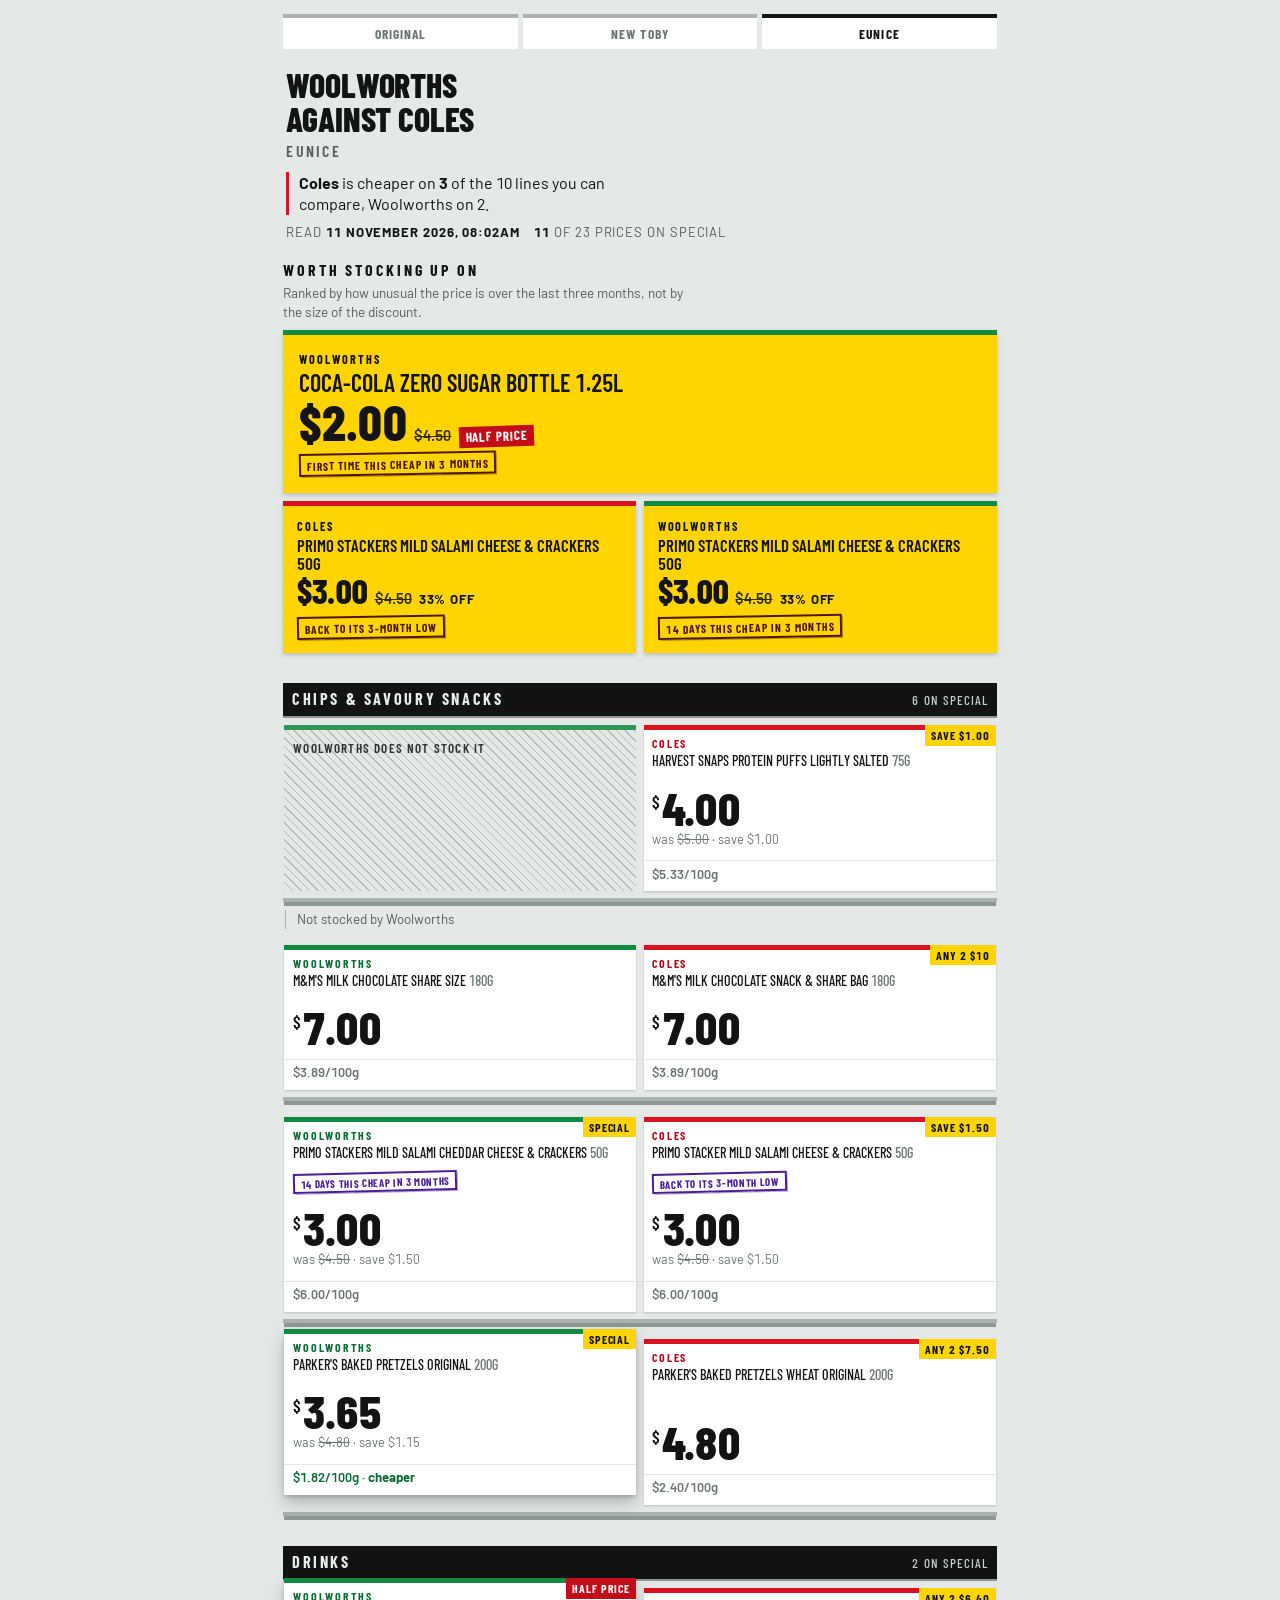
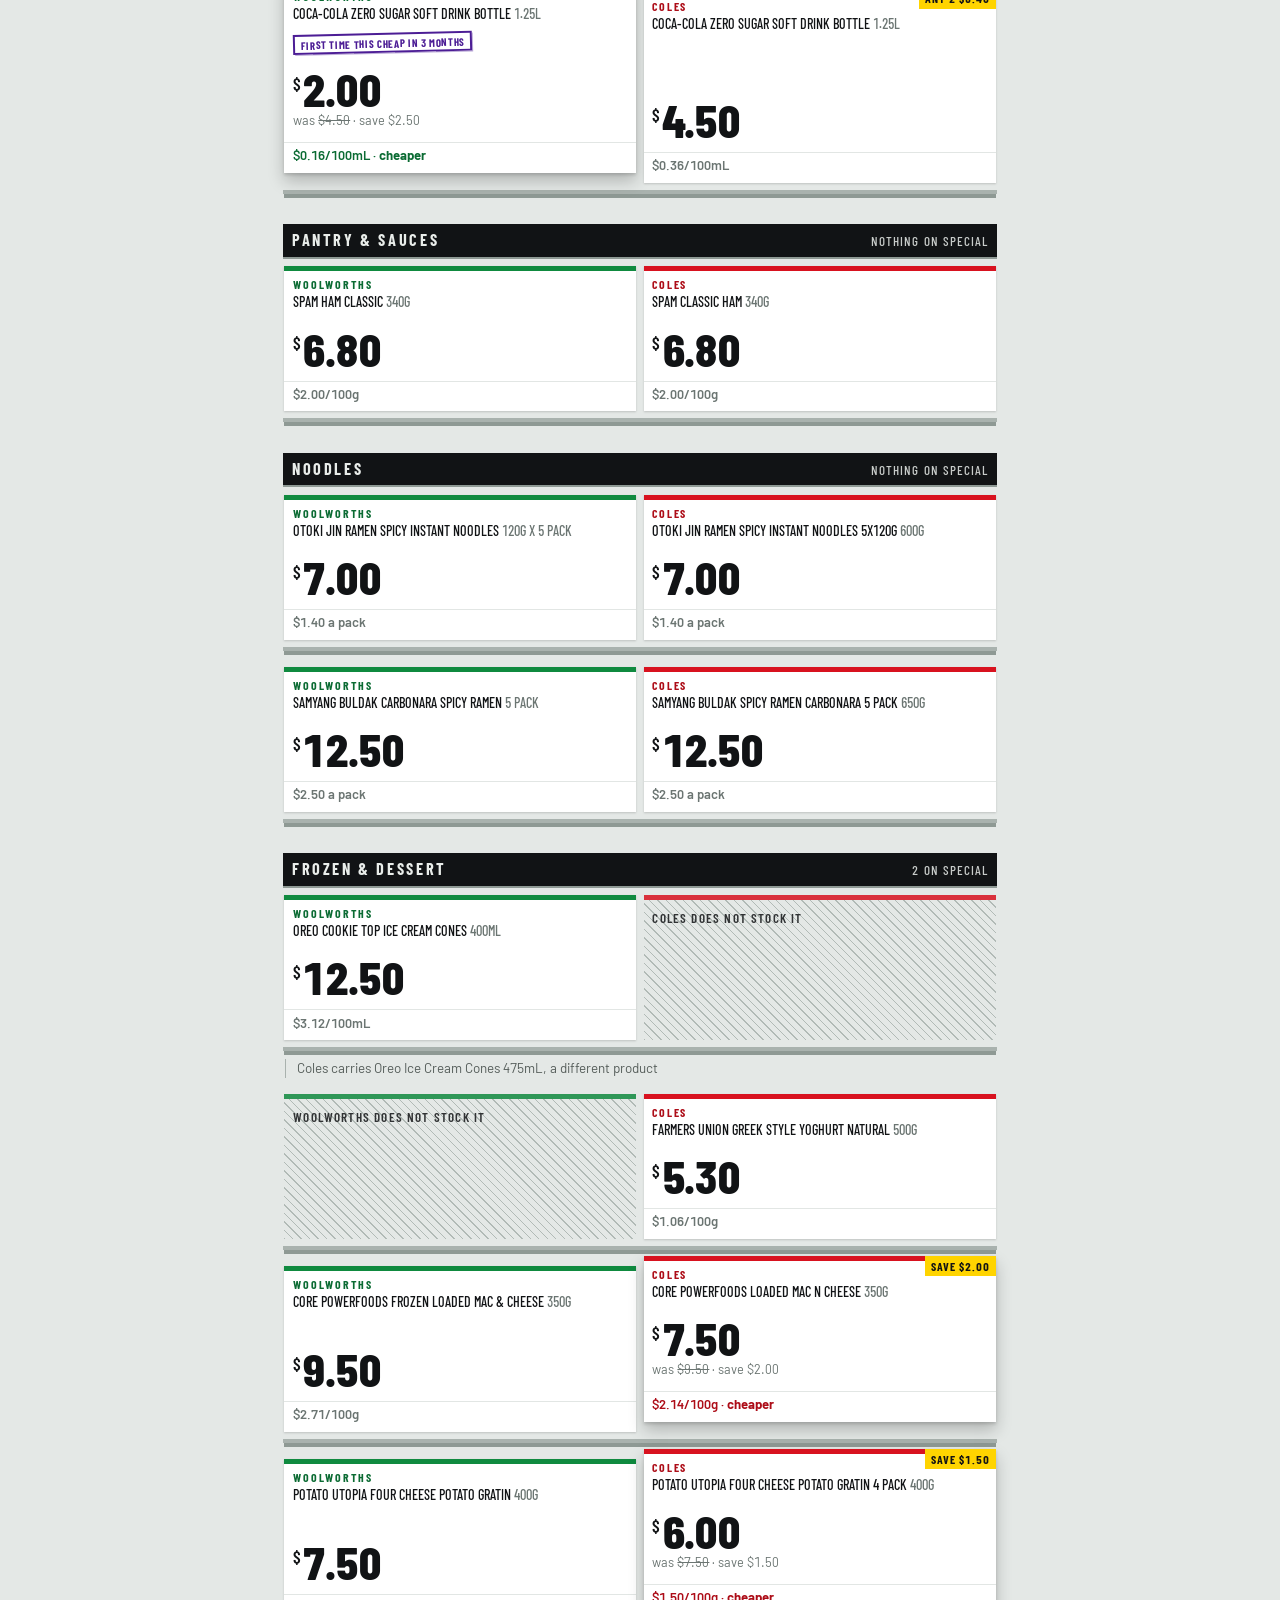
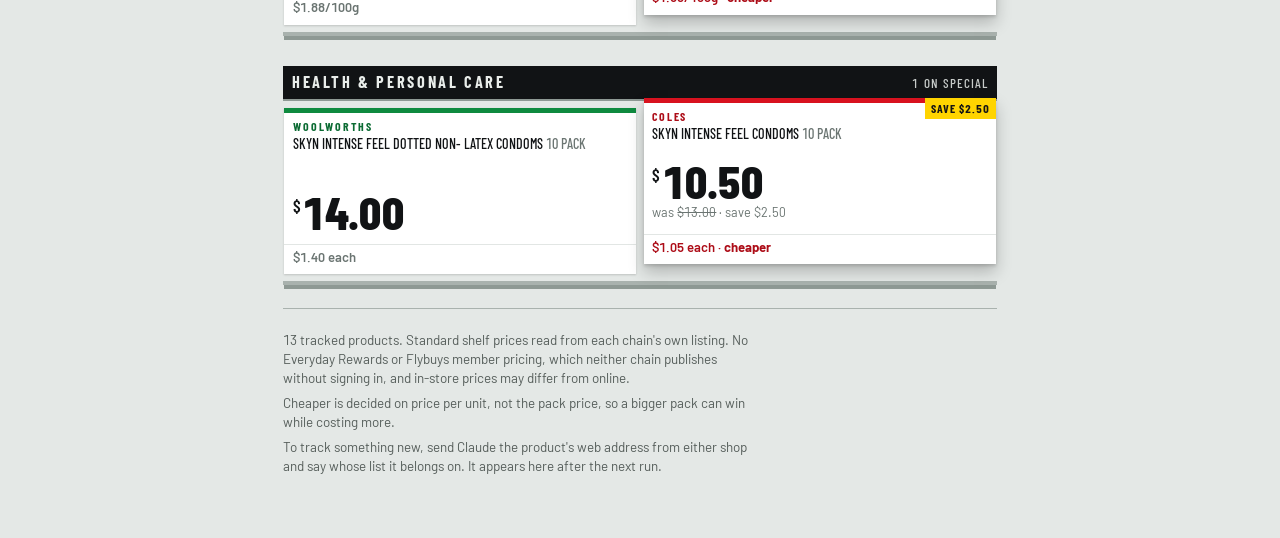
==== commit e6be2311: "Prices for 2026-11-11" ====
--- a/docs/eunice.html
+++ b/docs/eunice.html
@@ -411,4 +411,4 @@
     }
   }
 }
-</style></head><body><main><nav class="switch" aria-label="Whose list"><a href="index.html">Original</a><a href="toby.html">New Toby</a><a href="eunice.html" aria-current="page">Eunice</a></nav><div class="masthead"><h1>Woolworths<br>against Coles</h1><p class="whose">Eunice</p><p class="verdict" data-chain="coles"><b>Coles</b> is cheaper on <b>4</b> of the 10 lines you can compare, Woolworths on 3.</p><p class="when"><span>Read <b>4 November 2026, 05:20pm</b></span><span><b>13</b> of 23 prices on special</span></p></div><section class="board"><h2>Worth stocking up on</h2><p>Ranked by how unusual the price is over the last three months, not by the size of the discount.</p><a class="flash lead" data-chain="coles" style="--j:0" href="https://www.coles.com.au/product/coca-cola-zero-sugar-soft-drink-bottle-1.25l-2993706" rel="noreferrer"><span class="chain">Coles</span><span class="what">Coca-Cola Zero Sugar Bottle 1.25L</span><span class="row"><span class="now">$2.00</span><span class="was">$4.50</span><span class="burst">Half price</span></span><span class="stamp rare">first time this cheap in 3 months</span></a><div class="rest"><a class="flash" data-chain="woolworths" style="--j:1" href="https://www.woolworths.com.au/shop/productdetails/122658/otoki-jin-ramen-spicy-instant-noodles" rel="noreferrer"><span class="chain">Woolworths</span><span class="what">Jin Ramen Spicy, 5 pack</span><span class="row"><span class="now">$4.50</span><span class="was">$7.00</span><span class="cut">36% off</span></span><span class="stamp rare">first time this cheap in 3 months</span></a><a class="flash" data-chain="woolworths" style="--j:2" href="https://www.woolworths.com.au/shop/productdetails/460247/m-m-s-milk-chocolate-share-size" rel="noreferrer"><span class="chain">Woolworths</span><span class="what">M&amp;M&#x27;s Milk Chocolate Share Bag 180g</span><span class="row"><span class="now">$3.50</span><span class="was">$7.00</span><span class="burst">Half price</span></span><span class="stamp rare">back to its 3-month low</span></a></div></section><div class="bay"><h2>Chips &amp; savoury snacks</h2><span class="count">3 on special</span></div><div class="bayrows"><div class="pair"><div class="slots"><div class="empty" data-chain="woolworths" style="--i:1">Woolworths does not stock it</div><a class="ticket" data-chain="coles" style="--i:1" href="https://www.coles.com.au/product/harvest-snaps-protein-puffs-lightly-salted-75g-1967981" rel="noreferrer"><span class="t-head"><span class="chain">Coles</span><span class="name">Harvest Snaps Protein Puffs Lightly Salted <span class="size">75g</span></span></span><span class="t-mark"></span><span class="t-price"><span class="price"><span class="cur">$</span><span class="n">5.00</span></span></span><span class="t-unit">$6.67/100g</span></a></div><p class="note">Not stocked by Woolworths</p></div><div class="pair"><div class="slots"><a class="ticket proud best" data-chain="woolworths" style="--i:2" href="https://www.woolworths.com.au/shop/productdetails/460247/m-m-s-milk-chocolate-share-size" rel="noreferrer"><span class="t-head"><span class="chain">Woolworths</span><span class="tag half">Half price</span><span class="name">M&amp;M&#x27;s Milk Chocolate Share Size <span class="size">180g</span></span></span><span class="t-mark"><span class="stamp">back to its 3-month low</span></span><span class="t-price"><span class="price"><span class="cur">$</span><span class="n">3.50</span></span><span class="was">was <s>$7.00</s> · save $3.50</span></span><span class="t-unit">$1.94/100g · <b>cheaper</b></span></a><a class="ticket" data-chain="coles" style="--i:2" href="https://www.coles.com.au/product/mandm&#x27;s-milk-chocolate-snack-and-share-bag-180g-5258936" rel="noreferrer"><span class="t-head"><span class="chain">Coles</span><span class="tag">Any 2 $10</span><span class="name">M&amp;M&#x27;S Milk Chocolate Snack &amp; Share Bag <span class="size">180g</span></span></span><span class="t-mark"></span><span class="t-price"><span class="price"><span class="cur">$</span><span class="n">7.00</span></span></span><span class="t-unit">$3.89/100g</span></a></div></div><div class="pair"><div class="slots"><a class="ticket" data-chain="woolworths" style="--i:3" href="https://www.woolworths.com.au/shop/productdetails/63584/primo-stackers-mild-salami-cheddar-cheese-crackers" rel="noreferrer"><span class="t-head"><span class="chain">Woolworths</span><span class="name">Primo Stackers Mild Salami Cheddar Cheese &amp; Crackers <span class="size">50g</span></span></span><span class="t-mark"></span><span class="t-price"><span class="price"><span class="cur">$</span><span class="n">4.50</span></span></span><span class="t-unit">$9.00/100g</span></a><a class="ticket" data-chain="coles" style="--i:3" href="https://www.coles.com.au/product/primo-stacker-mild-salami-cheese-and-crackers-50g-3755430" rel="noreferrer"><span class="t-head"><span class="chain">Coles</span><span class="name">Primo Stacker Mild Salami Cheese &amp; Crackers <span class="size">50g</span></span></span><span class="t-mark"></span><span class="t-price"><span class="price"><span class="cur">$</span><span class="n">4.50</span></span></span><span class="t-unit">$9.00/100g</span></a></div></div><div class="pair"><div class="slots"><a class="ticket" data-chain="woolworths" style="--i:4" href="https://www.woolworths.com.au/shop/productdetails/24378/parker-s-baked-pretzels-original" rel="noreferrer"><span class="t-head"><span class="chain">Woolworths</span><span class="name">Parker&#x27;s Baked Pretzels Original <span class="size">200g</span></span></span><span class="t-mark"></span><span class="t-price"><span class="price"><span class="cur">$</span><span class="n">4.80</span></span></span><span class="t-unit">$2.40/100g</span></a><a class="ticket" data-chain="coles" style="--i:4" href="https://www.coles.com.au/product/parker&#x27;s-baked-pretzels-wheat-original-200g-6133970" rel="noreferrer"><span class="t-head"><span class="chain">Coles</span><span class="tag">Any 2 $7.50</span><span class="name">Parker&#x27;s Baked Pretzels Wheat Original <span class="size">200g</span></span></span><span class="t-mark"></span><span class="t-price"><span class="price"><span class="cur">$</span><span class="n">4.80</span></span></span><span class="t-unit">$2.40/100g</span></a></div></div></div><div class="bay"><h2>Drinks</h2><span class="count">1 on special</span></div><div class="bayrows"><div class="pair"><div class="slots"><a class="ticket" data-chain="woolworths" style="--i:5" href="https://www.woolworths.com.au/shop/productdetails/623034/coca-cola-zero-sugar-soft-drink-bottle" rel="noreferrer"><span class="t-head"><span class="chain">Woolworths</span><span class="name">Coca-Cola Zero Sugar Soft Drink Bottle <span class="size">1.25L</span></span></span><span class="t-mark"></span><span class="t-price"><span class="price"><span class="cur">$</span><span class="n">4.50</span></span></span><span class="t-unit">$0.36/100mL</span></a><a class="ticket proud best" data-chain="coles" style="--i:5" href="https://www.coles.com.au/product/coca-cola-zero-sugar-soft-drink-bottle-1.25l-2993706" rel="noreferrer"><span class="t-head"><span class="chain">Coles</span><span class="tag half">1/2 Price</span><span class="name">Coca-Cola Zero Sugar Soft Drink Bottle <span class="size">1.25L</span></span></span><span class="t-mark"><span class="stamp">first time this cheap in 3 months</span></span><span class="t-price"><span class="price"><span class="cur">$</span><span class="n">2.00</span></span><span class="was">was <s>$4.50</s> · save $2.50</span></span><span class="t-unit">$0.16/100mL · <b>cheaper</b></span></a></div></div></div><div class="bay"><h2>Pantry &amp; sauces</h2><span class="count">1 on special</span></div><div class="bayrows"><div class="pair"><div class="slots"><a class="ticket" data-chain="woolworths" style="--i:6" href="https://www.woolworths.com.au/shop/productdetails/33964/spam-ham-classic" rel="noreferrer"><span class="t-head"><span class="chain">Woolworths</span><span class="name">Spam Ham Classic <span class="size">340g</span></span></span><span class="t-mark"></span><span class="t-price"><span class="price"><span class="cur">$</span><span class="n">6.80</span></span></span><span class="t-unit">$2.00/100g</span></a><a class="ticket proud best" data-chain="coles" style="--i:6" href="https://www.coles.com.au/product/spam-classic-ham-340g-118521" rel="noreferrer"><span class="t-head"><span class="chain">Coles</span><span class="tag">save $1.40</span><span class="name">Spam Classic Ham <span class="size">340g</span></span></span><span class="t-mark"></span><span class="t-price"><span class="price"><span class="cur">$</span><span class="n">5.40</span></span><span class="was">was <s>$6.80</s> · save $1.40</span></span><span class="t-unit">$1.59/100g · <b>cheaper</b></span></a></div></div></div><div class="bay"><h2>Noodles</h2><span class="count">3 on special</span></div><div class="bayrows"><div class="pair"><div class="slots"><a class="ticket proud best" data-chain="woolworths" style="--i:7" href="https://www.woolworths.com.au/shop/productdetails/122658/otoki-jin-ramen-spicy-instant-noodles" rel="noreferrer"><span class="t-head"><span class="chain">Woolworths</span><span class="tag">Special</span><span class="name">Otoki Jin Ramen Spicy Instant Noodles <span class="size">120g x 5 pack</span></span></span><span class="t-mark"><span class="stamp">first time this cheap in 3 months</span></span><span class="t-price"><span class="price"><span class="cur">$</span><span class="n">4.50</span></span><span class="was">was <s>$7.00</s> · save $2.50</span></span><span class="t-unit">$0.90 a pack · <b>cheaper</b></span></a><a class="ticket" data-chain="coles" style="--i:7" href="https://www.coles.com.au/product/otoki-jin-ramen-spicy-instant-noodles-5x120g-600g-4677412" rel="noreferrer"><span class="t-head"><span class="chain">Coles</span><span class="tag">save $1.05</span><span class="name">Otoki Jin Ramen Spicy Instant Noodles 5x120g <span class="size">600g</span></span></span><span class="t-mark"></span><span class="t-price"><span class="price"><span class="cur">$</span><span class="n">5.95</span></span><span class="was">was <s>$7.00</s> · save $1.05</span></span><span class="t-unit">$1.19 a pack</span></a></div></div><div class="pair"><div class="slots"><a class="ticket" data-chain="woolworths" style="--i:8" href="https://www.woolworths.com.au/shop/productdetails/805129/samyang-buldak-carbonara-spicy-ramen" rel="noreferrer"><span class="t-head"><span class="chain">Woolworths</span><span class="name">Samyang Buldak Carbonara Spicy Ramen <span class="size">5 pack</span></span></span><span class="t-mark"></span><span class="t-price"><span class="price"><span class="cur">$</span><span class="n">12.50</span></span></span><span class="t-unit">$2.50 a pack</span></a><a class="ticket proud best" data-chain="coles" style="--i:8" href="https://www.coles.com.au/product/samyang-buldak-spicy-ramen-carbonara-5-pack-650g-5049834" rel="noreferrer"><span class="t-head"><span class="chain">Coles</span><span class="tag">save $2.55</span><span class="name">Samyang Buldak Spicy Ramen Carbonara 5 Pack <span class="size">650g</span></span></span><span class="t-mark"><span class="stamp">first time this cheap in a month</span></span><span class="t-price"><span class="price"><span class="cur">$</span><span class="n">9.95</span></span><span class="was">was <s>$12.50</s> · save $2.55</span></span><span class="t-unit">$1.99 a pack · <b>cheaper</b></span></a></div></div></div><div class="bay"><h2>Frozen &amp; dessert</h2><span class="count">4 on special</span></div><div class="bayrows"><div class="pair"><div class="slots"><a class="ticket" data-chain="woolworths" style="--i:9" href="https://www.woolworths.com.au/shop/productdetails/918708/oreo-cookie-top-ice-cream-cones" rel="noreferrer"><span class="t-head"><span class="chain">Woolworths</span><span class="name">Oreo Cookie Top Ice Cream Cones <span class="size">400mL</span></span></span><span class="t-mark"></span><span class="t-price"><span class="price"><span class="cur">$</span><span class="n">12.50</span></span></span><span class="t-unit">$3.12/100mL</span></a><div class="empty" data-chain="coles" style="--i:9">Coles does not stock it</div></div><p class="note">Coles carries Oreo Ice Cream Cones 475mL, a different product</p></div><div class="pair"><div class="slots"><div class="empty" data-chain="woolworths" style="--i:10">Woolworths does not stock it</div><a class="ticket" data-chain="coles" style="--i:10" href="https://www.coles.com.au/product/farmers-union-greek-style-yoghurt-natural-500g-5588963" rel="noreferrer"><span class="t-head"><span class="chain">Coles</span><span class="name">Farmers Union Greek Style Yoghurt Natural <span class="size">500g</span></span></span><span class="t-mark"></span><span class="t-price"><span class="price"><span class="cur">$</span><span class="n">5.30</span></span></span><span class="t-unit">$1.06/100g</span></a></div></div><div class="pair"><div class="slots"><a class="ticket proud best" data-chain="woolworths" style="--i:11" href="https://www.woolworths.com.au/shop/productdetails/6018661/core-powerfoods-frozen-loaded-mac-cheese" rel="noreferrer"><span class="t-head"><span class="chain">Woolworths</span><span class="tag">Special</span><span class="name">CORE Powerfoods Frozen Loaded Mac &amp; Cheese <span class="size">350g</span></span></span><span class="t-mark"><span class="stamp">cheapest in 3 months</span></span><span class="t-price"><span class="price"><span class="cur">$</span><span class="n">6.50</span></span><span class="was">was <s>$9.50</s> · save $3.00</span></span><span class="t-unit">$1.86/100g · <b>cheaper</b></span></a><a class="ticket" data-chain="coles" style="--i:11" href="https://www.coles.com.au/product/core-powerfoods-loaded-mac-n-cheese-350g-8425218" rel="noreferrer"><span class="t-head"><span class="chain">Coles</span><span class="tag">Any 2 $15</span><span class="name">Core PowerFoods Loaded Mac N Cheese <span class="size">350g</span></span></span><span class="t-mark"></span><span class="t-price"><span class="price"><span class="cur">$</span><span class="n">9.50</span></span></span><span class="t-unit">$2.71/100g</span></a></div></div><div class="pair"><div class="slots"><a class="ticket" data-chain="woolworths" style="--i:12" href="https://www.woolworths.com.au/shop/productdetails/203424/potato-utopia-four-cheese-potato-gratin" rel="noreferrer"><span class="t-head"><span class="chain">Woolworths</span><span class="tag">Special</span><span class="name">Potato Utopia Four Cheese Potato Gratin <span class="size">400g</span></span></span><span class="t-mark"><span class="stamp">8 days this cheap in 3 months</span></span><span class="t-price"><span class="price"><span class="cur">$</span><span class="n">6.00</span></span><span class="was">was <s>$7.50</s> · save $1.50</span></span><span class="t-unit">$1.50/100g</span></a><a class="ticket" data-chain="coles" style="--i:12" href="https://www.coles.com.au/product/potato-utopia-four-cheese-potato-gratin-4-pack-400g-1531545" rel="noreferrer"><span class="t-head"><span class="chain">Coles</span><span class="tag">save $1.50</span><span class="name">Potato Utopia Four Cheese Potato Gratin 4 Pack <span class="size">400g</span></span></span><span class="t-mark"></span><span class="t-price"><span class="price"><span class="cur">$</span><span class="n">6.00</span></span><span class="was">was <s>$7.50</s> · save $1.50</span></span><span class="t-unit">$1.50/100g</span></a></div></div></div><div class="bay"><h2>Health &amp; personal care</h2><span class="count">1 on special</span></div><div class="bayrows"><div class="pair"><div class="slots"><a class="ticket" data-chain="woolworths" style="--i:13" href="https://www.woolworths.com.au/shop/productdetails/779561/skyn-intense-feel-dotted-non-latex-condoms" rel="noreferrer"><span class="t-head"><span class="chain">Woolworths</span><span class="name">SKYN Intense Feel Dotted Non- Latex Condoms <span class="size">10 pack</span></span></span><span class="t-mark"></span><span class="t-price"><span class="price"><span class="cur">$</span><span class="n">14.00</span></span></span><span class="t-unit">$1.40 each</span></a><a class="ticket proud best" data-chain="coles" style="--i:13" href="https://www.coles.com.au/product/skyn-intense-feel-condoms-10-pack-6174321" rel="noreferrer"><span class="t-head"><span class="chain">Coles</span><span class="tag">save $2.50</span><span class="name">SKYN Intense Feel Condoms <span class="size">10 Pack</span></span></span><span class="t-mark"></span><span class="t-price"><span class="price"><span class="cur">$</span><span class="n">10.50</span></span><span class="was">was <s>$13.00</s> · save $2.50</span></span><span class="t-unit">$1.05 each · <b>cheaper</b></span></a></div></div></div><footer><p>13 tracked products. Standard shelf prices read from each chain's own listing. No Everyday Rewards or Flybuys member pricing, which neither chain publishes without signing in, and in-store prices may differ from online.</p><p>Cheaper is decided on price per unit, not the pack price, so a bigger pack can win while costing more.</p><p>To track something new, send Claude the product's web address from either shop and say whose list it belongs on. It appears here after the next run.</p></footer></main></body></html>+</style></head><body><main><nav class="switch" aria-label="Whose list"><a href="index.html">Original</a><a href="toby.html">New Toby</a><a href="eunice.html" aria-current="page">Eunice</a></nav><div class="masthead"><h1>Woolworths<br>against Coles</h1><p class="whose">Eunice</p><p class="verdict" data-chain="coles"><b>Coles</b> is cheaper on <b>3</b> of the 10 lines you can compare, Woolworths on 2.</p><p class="when"><span>Read <b>11 November 2026, 08:02am</b></span><span><b>11</b> of 23 prices on special</span></p></div><section class="board"><h2>Worth stocking up on</h2><p>Ranked by how unusual the price is over the last three months, not by the size of the discount.</p><a class="flash lead" data-chain="woolworths" style="--j:0" href="https://www.woolworths.com.au/shop/productdetails/623034/coca-cola-zero-sugar-soft-drink-bottle" rel="noreferrer"><span class="chain">Woolworths</span><span class="what">Coca-Cola Zero Sugar Bottle 1.25L</span><span class="row"><span class="now">$2.00</span><span class="was">$4.50</span><span class="burst">Half price</span></span><span class="stamp rare">first time this cheap in 3 months</span></a><div class="rest"><a class="flash" data-chain="coles" style="--j:1" href="https://www.coles.com.au/product/primo-stacker-mild-salami-cheese-and-crackers-50g-3755430" rel="noreferrer"><span class="chain">Coles</span><span class="what">Primo Stackers Mild Salami Cheese &amp; Crackers 50g</span><span class="row"><span class="now">$3.00</span><span class="was">$4.50</span><span class="cut">33% off</span></span><span class="stamp rare">back to its 3-month low</span></a><a class="flash" data-chain="woolworths" style="--j:2" href="https://www.woolworths.com.au/shop/productdetails/63584/primo-stackers-mild-salami-cheddar-cheese-crackers" rel="noreferrer"><span class="chain">Woolworths</span><span class="what">Primo Stackers Mild Salami Cheese &amp; Crackers 50g</span><span class="row"><span class="now">$3.00</span><span class="was">$4.50</span><span class="cut">33% off</span></span><span class="stamp rare">14 days this cheap in 3 months</span></a></div></section><div class="bay"><h2>Chips &amp; savoury snacks</h2><span class="count">6 on special</span></div><div class="bayrows"><div class="pair"><div class="slots"><div class="empty" data-chain="woolworths" style="--i:1">Woolworths does not stock it</div><a class="ticket" data-chain="coles" style="--i:1" href="https://www.coles.com.au/product/harvest-snaps-protein-puffs-lightly-salted-75g-1967981" rel="noreferrer"><span class="t-head"><span class="chain">Coles</span><span class="tag">save $1.00</span><span class="name">Harvest Snaps Protein Puffs Lightly Salted <span class="size">75g</span></span></span><span class="t-mark"></span><span class="t-price"><span class="price"><span class="cur">$</span><span class="n">4.00</span></span><span class="was">was <s>$5.00</s> · save $1.00</span></span><span class="t-unit">$5.33/100g</span></a></div><p class="note">Not stocked by Woolworths</p></div><div class="pair"><div class="slots"><a class="ticket" data-chain="woolworths" style="--i:2" href="https://www.woolworths.com.au/shop/productdetails/460247/m-m-s-milk-chocolate-share-size" rel="noreferrer"><span class="t-head"><span class="chain">Woolworths</span><span class="name">M&amp;M&#x27;s Milk Chocolate Share Size <span class="size">180g</span></span></span><span class="t-mark"></span><span class="t-price"><span class="price"><span class="cur">$</span><span class="n">7.00</span></span></span><span class="t-unit">$3.89/100g</span></a><a class="ticket" data-chain="coles" style="--i:2" href="https://www.coles.com.au/product/mandm&#x27;s-milk-chocolate-snack-and-share-bag-180g-5258936" rel="noreferrer"><span class="t-head"><span class="chain">Coles</span><span class="tag">Any 2 $10</span><span class="name">M&amp;M&#x27;S Milk Chocolate Snack &amp; Share Bag <span class="size">180g</span></span></span><span class="t-mark"></span><span class="t-price"><span class="price"><span class="cur">$</span><span class="n">7.00</span></span></span><span class="t-unit">$3.89/100g</span></a></div></div><div class="pair"><div class="slots"><a class="ticket" data-chain="woolworths" style="--i:3" href="https://www.woolworths.com.au/shop/productdetails/63584/primo-stackers-mild-salami-cheddar-cheese-crackers" rel="noreferrer"><span class="t-head"><span class="chain">Woolworths</span><span class="tag">Special</span><span class="name">Primo Stackers Mild Salami Cheddar Cheese &amp; Crackers <span class="size">50g</span></span></span><span class="t-mark"><span class="stamp">14 days this cheap in 3 months</span></span><span class="t-price"><span class="price"><span class="cur">$</span><span class="n">3.00</span></span><span class="was">was <s>$4.50</s> · save $1.50</span></span><span class="t-unit">$6.00/100g</span></a><a class="ticket" data-chain="coles" style="--i:3" href="https://www.coles.com.au/product/primo-stacker-mild-salami-cheese-and-crackers-50g-3755430" rel="noreferrer"><span class="t-head"><span class="chain">Coles</span><span class="tag">save $1.50</span><span class="name">Primo Stacker Mild Salami Cheese &amp; Crackers <span class="size">50g</span></span></span><span class="t-mark"><span class="stamp">back to its 3-month low</span></span><span class="t-price"><span class="price"><span class="cur">$</span><span class="n">3.00</span></span><span class="was">was <s>$4.50</s> · save $1.50</span></span><span class="t-unit">$6.00/100g</span></a></div></div><div class="pair"><div class="slots"><a class="ticket proud best" data-chain="woolworths" style="--i:4" href="https://www.woolworths.com.au/shop/productdetails/24378/parker-s-baked-pretzels-original" rel="noreferrer"><span class="t-head"><span class="chain">Woolworths</span><span class="tag">Special</span><span class="name">Parker&#x27;s Baked Pretzels Original <span class="size">200g</span></span></span><span class="t-mark"></span><span class="t-price"><span class="price"><span class="cur">$</span><span class="n">3.65</span></span><span class="was">was <s>$4.80</s> · save $1.15</span></span><span class="t-unit">$1.82/100g · <b>cheaper</b></span></a><a class="ticket" data-chain="coles" style="--i:4" href="https://www.coles.com.au/product/parker&#x27;s-baked-pretzels-wheat-original-200g-6133970" rel="noreferrer"><span class="t-head"><span class="chain">Coles</span><span class="tag">Any 2 $7.50</span><span class="name">Parker&#x27;s Baked Pretzels Wheat Original <span class="size">200g</span></span></span><span class="t-mark"></span><span class="t-price"><span class="price"><span class="cur">$</span><span class="n">4.80</span></span></span><span class="t-unit">$2.40/100g</span></a></div></div></div><div class="bay"><h2>Drinks</h2><span class="count">2 on special</span></div><div class="bayrows"><div class="pair"><div class="slots"><a class="ticket proud best" data-chain="woolworths" style="--i:5" href="https://www.woolworths.com.au/shop/productdetails/623034/coca-cola-zero-sugar-soft-drink-bottle" rel="noreferrer"><span class="t-head"><span class="chain">Woolworths</span><span class="tag half">Half price</span><span class="name">Coca-Cola Zero Sugar Soft Drink Bottle <span class="size">1.25L</span></span></span><span class="t-mark"><span class="stamp">first time this cheap in 3 months</span></span><span class="t-price"><span class="price"><span class="cur">$</span><span class="n">2.00</span></span><span class="was">was <s>$4.50</s> · save $2.50</span></span><span class="t-unit">$0.16/100mL · <b>cheaper</b></span></a><a class="ticket" data-chain="coles" style="--i:5" href="https://www.coles.com.au/product/coca-cola-zero-sugar-soft-drink-bottle-1.25l-2993706" rel="noreferrer"><span class="t-head"><span class="chain">Coles</span><span class="tag">Any 2 $6.40</span><span class="name">Coca-Cola Zero Sugar Soft Drink Bottle <span class="size">1.25L</span></span></span><span class="t-mark"></span><span class="t-price"><span class="price"><span class="cur">$</span><span class="n">4.50</span></span></span><span class="t-unit">$0.36/100mL</span></a></div></div></div><div class="bay"><h2>Pantry &amp; sauces</h2><span class="count">nothing on special</span></div><div class="bayrows"><div class="pair"><div class="slots"><a class="ticket" data-chain="woolworths" style="--i:6" href="https://www.woolworths.com.au/shop/productdetails/33964/spam-ham-classic" rel="noreferrer"><span class="t-head"><span class="chain">Woolworths</span><span class="name">Spam Ham Classic <span class="size">340g</span></span></span><span class="t-mark"></span><span class="t-price"><span class="price"><span class="cur">$</span><span class="n">6.80</span></span></span><span class="t-unit">$2.00/100g</span></a><a class="ticket" data-chain="coles" style="--i:6" href="https://www.coles.com.au/product/spam-classic-ham-340g-118521" rel="noreferrer"><span class="t-head"><span class="chain">Coles</span><span class="name">Spam Classic Ham <span class="size">340g</span></span></span><span class="t-mark"></span><span class="t-price"><span class="price"><span class="cur">$</span><span class="n">6.80</span></span></span><span class="t-unit">$2.00/100g</span></a></div></div></div><div class="bay"><h2>Noodles</h2><span class="count">nothing on special</span></div><div class="bayrows"><div class="pair"><div class="slots"><a class="ticket" data-chain="woolworths" style="--i:7" href="https://www.woolworths.com.au/shop/productdetails/122658/otoki-jin-ramen-spicy-instant-noodles" rel="noreferrer"><span class="t-head"><span class="chain">Woolworths</span><span class="name">Otoki Jin Ramen Spicy Instant Noodles <span class="size">120g x 5 pack</span></span></span><span class="t-mark"></span><span class="t-price"><span class="price"><span class="cur">$</span><span class="n">7.00</span></span></span><span class="t-unit">$1.40 a pack</span></a><a class="ticket" data-chain="coles" style="--i:7" href="https://www.coles.com.au/product/otoki-jin-ramen-spicy-instant-noodles-5x120g-600g-4677412" rel="noreferrer"><span class="t-head"><span class="chain">Coles</span><span class="name">Otoki Jin Ramen Spicy Instant Noodles 5x120g <span class="size">600g</span></span></span><span class="t-mark"></span><span class="t-price"><span class="price"><span class="cur">$</span><span class="n">7.00</span></span></span><span class="t-unit">$1.40 a pack</span></a></div></div><div class="pair"><div class="slots"><a class="ticket" data-chain="woolworths" style="--i:8" href="https://www.woolworths.com.au/shop/productdetails/805129/samyang-buldak-carbonara-spicy-ramen" rel="noreferrer"><span class="t-head"><span class="chain">Woolworths</span><span class="name">Samyang Buldak Carbonara Spicy Ramen <span class="size">5 pack</span></span></span><span class="t-mark"></span><span class="t-price"><span class="price"><span class="cur">$</span><span class="n">12.50</span></span></span><span class="t-unit">$2.50 a pack</span></a><a class="ticket" data-chain="coles" style="--i:8" href="https://www.coles.com.au/product/samyang-buldak-spicy-ramen-carbonara-5-pack-650g-5049834" rel="noreferrer"><span class="t-head"><span class="chain">Coles</span><span class="name">Samyang Buldak Spicy Ramen Carbonara 5 Pack <span class="size">650g</span></span></span><span class="t-mark"></span><span class="t-price"><span class="price"><span class="cur">$</span><span class="n">12.50</span></span></span><span class="t-unit">$2.50 a pack</span></a></div></div></div><div class="bay"><h2>Frozen &amp; dessert</h2><span class="count">2 on special</span></div><div class="bayrows"><div class="pair"><div class="slots"><a class="ticket" data-chain="woolworths" style="--i:9" href="https://www.woolworths.com.au/shop/productdetails/918708/oreo-cookie-top-ice-cream-cones" rel="noreferrer"><span class="t-head"><span class="chain">Woolworths</span><span class="name">Oreo Cookie Top Ice Cream Cones <span class="size">400mL</span></span></span><span class="t-mark"></span><span class="t-price"><span class="price"><span class="cur">$</span><span class="n">12.50</span></span></span><span class="t-unit">$3.12/100mL</span></a><div class="empty" data-chain="coles" style="--i:9">Coles does not stock it</div></div><p class="note">Coles carries Oreo Ice Cream Cones 475mL, a different product</p></div><div class="pair"><div class="slots"><div class="empty" data-chain="woolworths" style="--i:10">Woolworths does not stock it</div><a class="ticket" data-chain="coles" style="--i:10" href="https://www.coles.com.au/product/farmers-union-greek-style-yoghurt-natural-500g-5588963" rel="noreferrer"><span class="t-head"><span class="chain">Coles</span><span class="name">Farmers Union Greek Style Yoghurt Natural <span class="size">500g</span></span></span><span class="t-mark"></span><span class="t-price"><span class="price"><span class="cur">$</span><span class="n">5.30</span></span></span><span class="t-unit">$1.06/100g</span></a></div></div><div class="pair"><div class="slots"><a class="ticket" data-chain="woolworths" style="--i:11" href="https://www.woolworths.com.au/shop/productdetails/6018661/core-powerfoods-frozen-loaded-mac-cheese" rel="noreferrer"><span class="t-head"><span class="chain">Woolworths</span><span class="name">CORE Powerfoods Frozen Loaded Mac &amp; Cheese <span class="size">350g</span></span></span><span class="t-mark"></span><span class="t-price"><span class="price"><span class="cur">$</span><span class="n">9.50</span></span></span><span class="t-unit">$2.71/100g</span></a><a class="ticket proud best" data-chain="coles" style="--i:11" href="https://www.coles.com.au/product/core-powerfoods-loaded-mac-n-cheese-350g-8425218" rel="noreferrer"><span class="t-head"><span class="chain">Coles</span><span class="tag">save $2.00</span><span class="name">Core PowerFoods Loaded Mac N Cheese <span class="size">350g</span></span></span><span class="t-mark"></span><span class="t-price"><span class="price"><span class="cur">$</span><span class="n">7.50</span></span><span class="was">was <s>$9.50</s> · save $2.00</span></span><span class="t-unit">$2.14/100g · <b>cheaper</b></span></a></div></div><div class="pair"><div class="slots"><a class="ticket" data-chain="woolworths" style="--i:12" href="https://www.woolworths.com.au/shop/productdetails/203424/potato-utopia-four-cheese-potato-gratin" rel="noreferrer"><span class="t-head"><span class="chain">Woolworths</span><span class="name">Potato Utopia Four Cheese Potato Gratin <span class="size">400g</span></span></span><span class="t-mark"></span><span class="t-price"><span class="price"><span class="cur">$</span><span class="n">7.50</span></span></span><span class="t-unit">$1.88/100g</span></a><a class="ticket proud best" data-chain="coles" style="--i:12" href="https://www.coles.com.au/product/potato-utopia-four-cheese-potato-gratin-4-pack-400g-1531545" rel="noreferrer"><span class="t-head"><span class="chain">Coles</span><span class="tag">save $1.50</span><span class="name">Potato Utopia Four Cheese Potato Gratin 4 Pack <span class="size">400g</span></span></span><span class="t-mark"></span><span class="t-price"><span class="price"><span class="cur">$</span><span class="n">6.00</span></span><span class="was">was <s>$7.50</s> · save $1.50</span></span><span class="t-unit">$1.50/100g · <b>cheaper</b></span></a></div></div></div><div class="bay"><h2>Health &amp; personal care</h2><span class="count">1 on special</span></div><div class="bayrows"><div class="pair"><div class="slots"><a class="ticket" data-chain="woolworths" style="--i:13" href="https://www.woolworths.com.au/shop/productdetails/779561/skyn-intense-feel-dotted-non-latex-condoms" rel="noreferrer"><span class="t-head"><span class="chain">Woolworths</span><span class="name">SKYN Intense Feel Dotted Non- Latex Condoms <span class="size">10 pack</span></span></span><span class="t-mark"></span><span class="t-price"><span class="price"><span class="cur">$</span><span class="n">14.00</span></span></span><span class="t-unit">$1.40 each</span></a><a class="ticket proud best" data-chain="coles" style="--i:13" href="https://www.coles.com.au/product/skyn-intense-feel-condoms-10-pack-6174321" rel="noreferrer"><span class="t-head"><span class="chain">Coles</span><span class="tag">save $2.50</span><span class="name">SKYN Intense Feel Condoms <span class="size">10 Pack</span></span></span><span class="t-mark"></span><span class="t-price"><span class="price"><span class="cur">$</span><span class="n">10.50</span></span><span class="was">was <s>$13.00</s> · save $2.50</span></span><span class="t-unit">$1.05 each · <b>cheaper</b></span></a></div></div></div><footer><p>13 tracked products. Standard shelf prices read from each chain's own listing. No Everyday Rewards or Flybuys member pricing, which neither chain publishes without signing in, and in-store prices may differ from online.</p><p>Cheaper is decided on price per unit, not the pack price, so a bigger pack can win while costing more.</p><p>To track something new, send Claude the product's web address from either shop and say whose list it belongs on. It appears here after the next run.</p></footer></main></body></html>
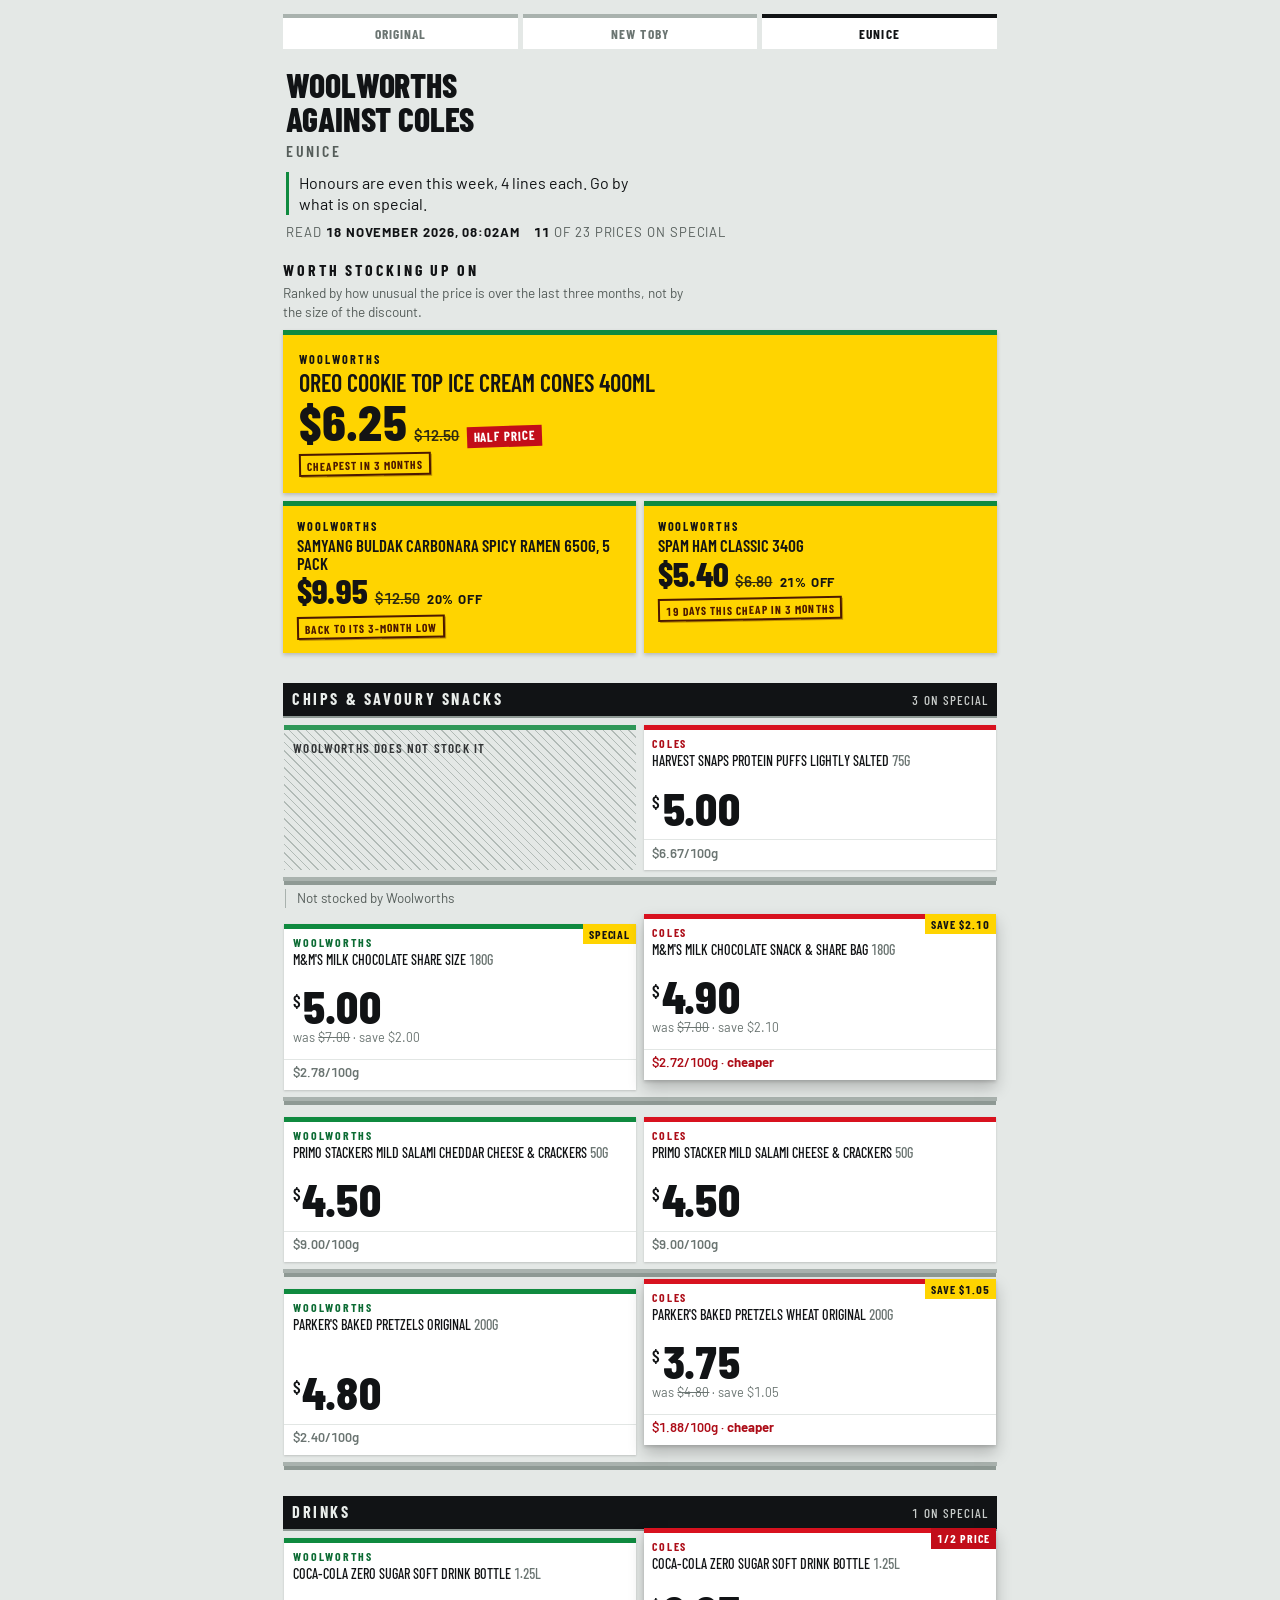
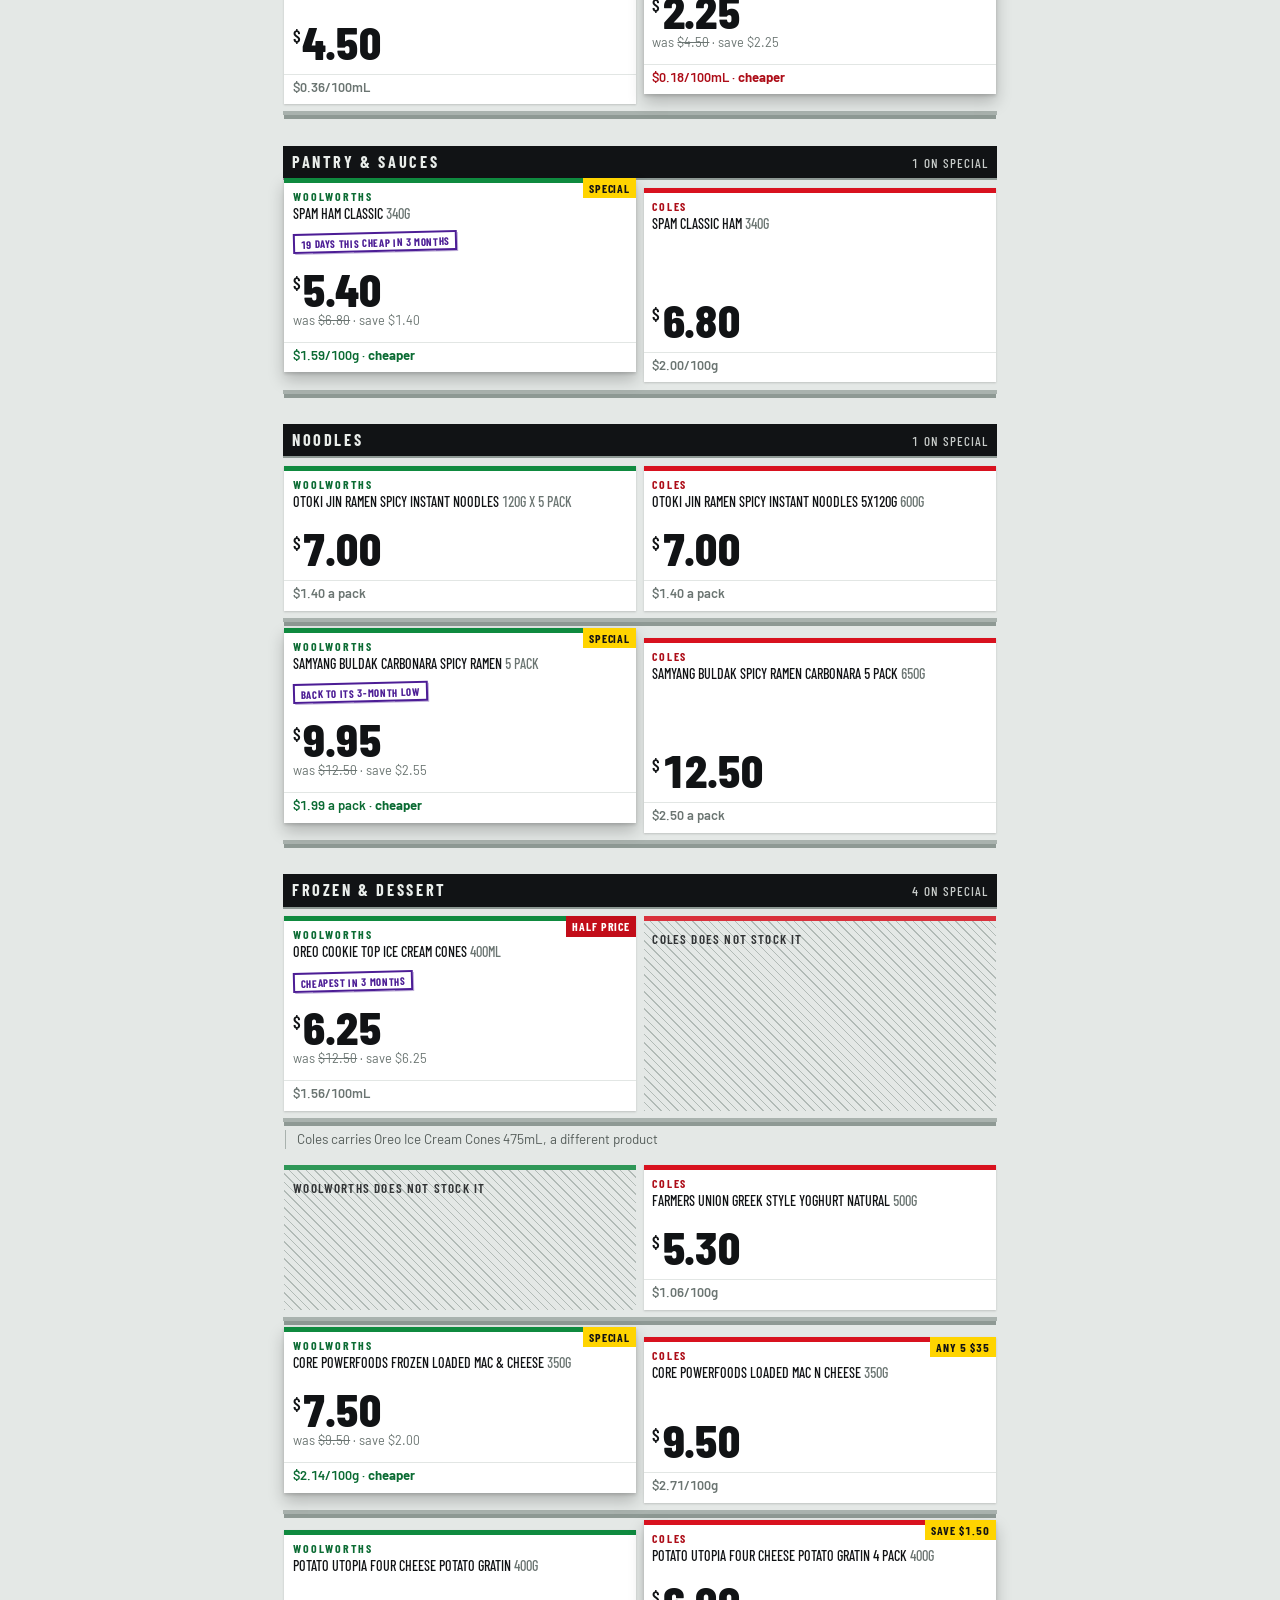
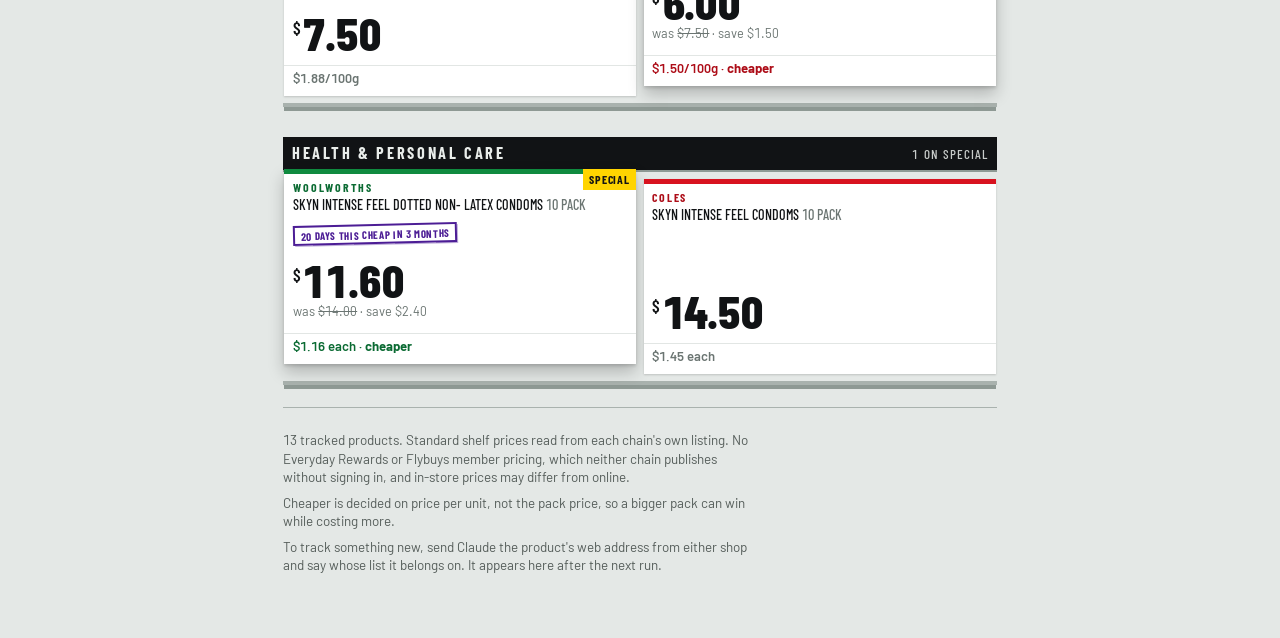
==== commit 70d02607: "Prices for 2026-11-18" ====
--- a/docs/eunice.html
+++ b/docs/eunice.html
@@ -411,4 +411,4 @@
     }
   }
 }
-</style></head><body><main><nav class="switch" aria-label="Whose list"><a href="index.html">Original</a><a href="toby.html">New Toby</a><a href="eunice.html" aria-current="page">Eunice</a></nav><div class="masthead"><h1>Woolworths<br>against Coles</h1><p class="whose">Eunice</p><p class="verdict" data-chain="coles"><b>Coles</b> is cheaper on <b>3</b> of the 10 lines you can compare, Woolworths on 2.</p><p class="when"><span>Read <b>11 November 2026, 08:02am</b></span><span><b>11</b> of 23 prices on special</span></p></div><section class="board"><h2>Worth stocking up on</h2><p>Ranked by how unusual the price is over the last three months, not by the size of the discount.</p><a class="flash lead" data-chain="woolworths" style="--j:0" href="https://www.woolworths.com.au/shop/productdetails/623034/coca-cola-zero-sugar-soft-drink-bottle" rel="noreferrer"><span class="chain">Woolworths</span><span class="what">Coca-Cola Zero Sugar Bottle 1.25L</span><span class="row"><span class="now">$2.00</span><span class="was">$4.50</span><span class="burst">Half price</span></span><span class="stamp rare">first time this cheap in 3 months</span></a><div class="rest"><a class="flash" data-chain="coles" style="--j:1" href="https://www.coles.com.au/product/primo-stacker-mild-salami-cheese-and-crackers-50g-3755430" rel="noreferrer"><span class="chain">Coles</span><span class="what">Primo Stackers Mild Salami Cheese &amp; Crackers 50g</span><span class="row"><span class="now">$3.00</span><span class="was">$4.50</span><span class="cut">33% off</span></span><span class="stamp rare">back to its 3-month low</span></a><a class="flash" data-chain="woolworths" style="--j:2" href="https://www.woolworths.com.au/shop/productdetails/63584/primo-stackers-mild-salami-cheddar-cheese-crackers" rel="noreferrer"><span class="chain">Woolworths</span><span class="what">Primo Stackers Mild Salami Cheese &amp; Crackers 50g</span><span class="row"><span class="now">$3.00</span><span class="was">$4.50</span><span class="cut">33% off</span></span><span class="stamp rare">14 days this cheap in 3 months</span></a></div></section><div class="bay"><h2>Chips &amp; savoury snacks</h2><span class="count">6 on special</span></div><div class="bayrows"><div class="pair"><div class="slots"><div class="empty" data-chain="woolworths" style="--i:1">Woolworths does not stock it</div><a class="ticket" data-chain="coles" style="--i:1" href="https://www.coles.com.au/product/harvest-snaps-protein-puffs-lightly-salted-75g-1967981" rel="noreferrer"><span class="t-head"><span class="chain">Coles</span><span class="tag">save $1.00</span><span class="name">Harvest Snaps Protein Puffs Lightly Salted <span class="size">75g</span></span></span><span class="t-mark"></span><span class="t-price"><span class="price"><span class="cur">$</span><span class="n">4.00</span></span><span class="was">was <s>$5.00</s> · save $1.00</span></span><span class="t-unit">$5.33/100g</span></a></div><p class="note">Not stocked by Woolworths</p></div><div class="pair"><div class="slots"><a class="ticket" data-chain="woolworths" style="--i:2" href="https://www.woolworths.com.au/shop/productdetails/460247/m-m-s-milk-chocolate-share-size" rel="noreferrer"><span class="t-head"><span class="chain">Woolworths</span><span class="name">M&amp;M&#x27;s Milk Chocolate Share Size <span class="size">180g</span></span></span><span class="t-mark"></span><span class="t-price"><span class="price"><span class="cur">$</span><span class="n">7.00</span></span></span><span class="t-unit">$3.89/100g</span></a><a class="ticket" data-chain="coles" style="--i:2" href="https://www.coles.com.au/product/mandm&#x27;s-milk-chocolate-snack-and-share-bag-180g-5258936" rel="noreferrer"><span class="t-head"><span class="chain">Coles</span><span class="tag">Any 2 $10</span><span class="name">M&amp;M&#x27;S Milk Chocolate Snack &amp; Share Bag <span class="size">180g</span></span></span><span class="t-mark"></span><span class="t-price"><span class="price"><span class="cur">$</span><span class="n">7.00</span></span></span><span class="t-unit">$3.89/100g</span></a></div></div><div class="pair"><div class="slots"><a class="ticket" data-chain="woolworths" style="--i:3" href="https://www.woolworths.com.au/shop/productdetails/63584/primo-stackers-mild-salami-cheddar-cheese-crackers" rel="noreferrer"><span class="t-head"><span class="chain">Woolworths</span><span class="tag">Special</span><span class="name">Primo Stackers Mild Salami Cheddar Cheese &amp; Crackers <span class="size">50g</span></span></span><span class="t-mark"><span class="stamp">14 days this cheap in 3 months</span></span><span class="t-price"><span class="price"><span class="cur">$</span><span class="n">3.00</span></span><span class="was">was <s>$4.50</s> · save $1.50</span></span><span class="t-unit">$6.00/100g</span></a><a class="ticket" data-chain="coles" style="--i:3" href="https://www.coles.com.au/product/primo-stacker-mild-salami-cheese-and-crackers-50g-3755430" rel="noreferrer"><span class="t-head"><span class="chain">Coles</span><span class="tag">save $1.50</span><span class="name">Primo Stacker Mild Salami Cheese &amp; Crackers <span class="size">50g</span></span></span><span class="t-mark"><span class="stamp">back to its 3-month low</span></span><span class="t-price"><span class="price"><span class="cur">$</span><span class="n">3.00</span></span><span class="was">was <s>$4.50</s> · save $1.50</span></span><span class="t-unit">$6.00/100g</span></a></div></div><div class="pair"><div class="slots"><a class="ticket proud best" data-chain="woolworths" style="--i:4" href="https://www.woolworths.com.au/shop/productdetails/24378/parker-s-baked-pretzels-original" rel="noreferrer"><span class="t-head"><span class="chain">Woolworths</span><span class="tag">Special</span><span class="name">Parker&#x27;s Baked Pretzels Original <span class="size">200g</span></span></span><span class="t-mark"></span><span class="t-price"><span class="price"><span class="cur">$</span><span class="n">3.65</span></span><span class="was">was <s>$4.80</s> · save $1.15</span></span><span class="t-unit">$1.82/100g · <b>cheaper</b></span></a><a class="ticket" data-chain="coles" style="--i:4" href="https://www.coles.com.au/product/parker&#x27;s-baked-pretzels-wheat-original-200g-6133970" rel="noreferrer"><span class="t-head"><span class="chain">Coles</span><span class="tag">Any 2 $7.50</span><span class="name">Parker&#x27;s Baked Pretzels Wheat Original <span class="size">200g</span></span></span><span class="t-mark"></span><span class="t-price"><span class="price"><span class="cur">$</span><span class="n">4.80</span></span></span><span class="t-unit">$2.40/100g</span></a></div></div></div><div class="bay"><h2>Drinks</h2><span class="count">2 on special</span></div><div class="bayrows"><div class="pair"><div class="slots"><a class="ticket proud best" data-chain="woolworths" style="--i:5" href="https://www.woolworths.com.au/shop/productdetails/623034/coca-cola-zero-sugar-soft-drink-bottle" rel="noreferrer"><span class="t-head"><span class="chain">Woolworths</span><span class="tag half">Half price</span><span class="name">Coca-Cola Zero Sugar Soft Drink Bottle <span class="size">1.25L</span></span></span><span class="t-mark"><span class="stamp">first time this cheap in 3 months</span></span><span class="t-price"><span class="price"><span class="cur">$</span><span class="n">2.00</span></span><span class="was">was <s>$4.50</s> · save $2.50</span></span><span class="t-unit">$0.16/100mL · <b>cheaper</b></span></a><a class="ticket" data-chain="coles" style="--i:5" href="https://www.coles.com.au/product/coca-cola-zero-sugar-soft-drink-bottle-1.25l-2993706" rel="noreferrer"><span class="t-head"><span class="chain">Coles</span><span class="tag">Any 2 $6.40</span><span class="name">Coca-Cola Zero Sugar Soft Drink Bottle <span class="size">1.25L</span></span></span><span class="t-mark"></span><span class="t-price"><span class="price"><span class="cur">$</span><span class="n">4.50</span></span></span><span class="t-unit">$0.36/100mL</span></a></div></div></div><div class="bay"><h2>Pantry &amp; sauces</h2><span class="count">nothing on special</span></div><div class="bayrows"><div class="pair"><div class="slots"><a class="ticket" data-chain="woolworths" style="--i:6" href="https://www.woolworths.com.au/shop/productdetails/33964/spam-ham-classic" rel="noreferrer"><span class="t-head"><span class="chain">Woolworths</span><span class="name">Spam Ham Classic <span class="size">340g</span></span></span><span class="t-mark"></span><span class="t-price"><span class="price"><span class="cur">$</span><span class="n">6.80</span></span></span><span class="t-unit">$2.00/100g</span></a><a class="ticket" data-chain="coles" style="--i:6" href="https://www.coles.com.au/product/spam-classic-ham-340g-118521" rel="noreferrer"><span class="t-head"><span class="chain">Coles</span><span class="name">Spam Classic Ham <span class="size">340g</span></span></span><span class="t-mark"></span><span class="t-price"><span class="price"><span class="cur">$</span><span class="n">6.80</span></span></span><span class="t-unit">$2.00/100g</span></a></div></div></div><div class="bay"><h2>Noodles</h2><span class="count">nothing on special</span></div><div class="bayrows"><div class="pair"><div class="slots"><a class="ticket" data-chain="woolworths" style="--i:7" href="https://www.woolworths.com.au/shop/productdetails/122658/otoki-jin-ramen-spicy-instant-noodles" rel="noreferrer"><span class="t-head"><span class="chain">Woolworths</span><span class="name">Otoki Jin Ramen Spicy Instant Noodles <span class="size">120g x 5 pack</span></span></span><span class="t-mark"></span><span class="t-price"><span class="price"><span class="cur">$</span><span class="n">7.00</span></span></span><span class="t-unit">$1.40 a pack</span></a><a class="ticket" data-chain="coles" style="--i:7" href="https://www.coles.com.au/product/otoki-jin-ramen-spicy-instant-noodles-5x120g-600g-4677412" rel="noreferrer"><span class="t-head"><span class="chain">Coles</span><span class="name">Otoki Jin Ramen Spicy Instant Noodles 5x120g <span class="size">600g</span></span></span><span class="t-mark"></span><span class="t-price"><span class="price"><span class="cur">$</span><span class="n">7.00</span></span></span><span class="t-unit">$1.40 a pack</span></a></div></div><div class="pair"><div class="slots"><a class="ticket" data-chain="woolworths" style="--i:8" href="https://www.woolworths.com.au/shop/productdetails/805129/samyang-buldak-carbonara-spicy-ramen" rel="noreferrer"><span class="t-head"><span class="chain">Woolworths</span><span class="name">Samyang Buldak Carbonara Spicy Ramen <span class="size">5 pack</span></span></span><span class="t-mark"></span><span class="t-price"><span class="price"><span class="cur">$</span><span class="n">12.50</span></span></span><span class="t-unit">$2.50 a pack</span></a><a class="ticket" data-chain="coles" style="--i:8" href="https://www.coles.com.au/product/samyang-buldak-spicy-ramen-carbonara-5-pack-650g-5049834" rel="noreferrer"><span class="t-head"><span class="chain">Coles</span><span class="name">Samyang Buldak Spicy Ramen Carbonara 5 Pack <span class="size">650g</span></span></span><span class="t-mark"></span><span class="t-price"><span class="price"><span class="cur">$</span><span class="n">12.50</span></span></span><span class="t-unit">$2.50 a pack</span></a></div></div></div><div class="bay"><h2>Frozen &amp; dessert</h2><span class="count">2 on special</span></div><div class="bayrows"><div class="pair"><div class="slots"><a class="ticket" data-chain="woolworths" style="--i:9" href="https://www.woolworths.com.au/shop/productdetails/918708/oreo-cookie-top-ice-cream-cones" rel="noreferrer"><span class="t-head"><span class="chain">Woolworths</span><span class="name">Oreo Cookie Top Ice Cream Cones <span class="size">400mL</span></span></span><span class="t-mark"></span><span class="t-price"><span class="price"><span class="cur">$</span><span class="n">12.50</span></span></span><span class="t-unit">$3.12/100mL</span></a><div class="empty" data-chain="coles" style="--i:9">Coles does not stock it</div></div><p class="note">Coles carries Oreo Ice Cream Cones 475mL, a different product</p></div><div class="pair"><div class="slots"><div class="empty" data-chain="woolworths" style="--i:10">Woolworths does not stock it</div><a class="ticket" data-chain="coles" style="--i:10" href="https://www.coles.com.au/product/farmers-union-greek-style-yoghurt-natural-500g-5588963" rel="noreferrer"><span class="t-head"><span class="chain">Coles</span><span class="name">Farmers Union Greek Style Yoghurt Natural <span class="size">500g</span></span></span><span class="t-mark"></span><span class="t-price"><span class="price"><span class="cur">$</span><span class="n">5.30</span></span></span><span class="t-unit">$1.06/100g</span></a></div></div><div class="pair"><div class="slots"><a class="ticket" data-chain="woolworths" style="--i:11" href="https://www.woolworths.com.au/shop/productdetails/6018661/core-powerfoods-frozen-loaded-mac-cheese" rel="noreferrer"><span class="t-head"><span class="chain">Woolworths</span><span class="name">CORE Powerfoods Frozen Loaded Mac &amp; Cheese <span class="size">350g</span></span></span><span class="t-mark"></span><span class="t-price"><span class="price"><span class="cur">$</span><span class="n">9.50</span></span></span><span class="t-unit">$2.71/100g</span></a><a class="ticket proud best" data-chain="coles" style="--i:11" href="https://www.coles.com.au/product/core-powerfoods-loaded-mac-n-cheese-350g-8425218" rel="noreferrer"><span class="t-head"><span class="chain">Coles</span><span class="tag">save $2.00</span><span class="name">Core PowerFoods Loaded Mac N Cheese <span class="size">350g</span></span></span><span class="t-mark"></span><span class="t-price"><span class="price"><span class="cur">$</span><span class="n">7.50</span></span><span class="was">was <s>$9.50</s> · save $2.00</span></span><span class="t-unit">$2.14/100g · <b>cheaper</b></span></a></div></div><div class="pair"><div class="slots"><a class="ticket" data-chain="woolworths" style="--i:12" href="https://www.woolworths.com.au/shop/productdetails/203424/potato-utopia-four-cheese-potato-gratin" rel="noreferrer"><span class="t-head"><span class="chain">Woolworths</span><span class="name">Potato Utopia Four Cheese Potato Gratin <span class="size">400g</span></span></span><span class="t-mark"></span><span class="t-price"><span class="price"><span class="cur">$</span><span class="n">7.50</span></span></span><span class="t-unit">$1.88/100g</span></a><a class="ticket proud best" data-chain="coles" style="--i:12" href="https://www.coles.com.au/product/potato-utopia-four-cheese-potato-gratin-4-pack-400g-1531545" rel="noreferrer"><span class="t-head"><span class="chain">Coles</span><span class="tag">save $1.50</span><span class="name">Potato Utopia Four Cheese Potato Gratin 4 Pack <span class="size">400g</span></span></span><span class="t-mark"></span><span class="t-price"><span class="price"><span class="cur">$</span><span class="n">6.00</span></span><span class="was">was <s>$7.50</s> · save $1.50</span></span><span class="t-unit">$1.50/100g · <b>cheaper</b></span></a></div></div></div><div class="bay"><h2>Health &amp; personal care</h2><span class="count">1 on special</span></div><div class="bayrows"><div class="pair"><div class="slots"><a class="ticket" data-chain="woolworths" style="--i:13" href="https://www.woolworths.com.au/shop/productdetails/779561/skyn-intense-feel-dotted-non-latex-condoms" rel="noreferrer"><span class="t-head"><span class="chain">Woolworths</span><span class="name">SKYN Intense Feel Dotted Non- Latex Condoms <span class="size">10 pack</span></span></span><span class="t-mark"></span><span class="t-price"><span class="price"><span class="cur">$</span><span class="n">14.00</span></span></span><span class="t-unit">$1.40 each</span></a><a class="ticket proud best" data-chain="coles" style="--i:13" href="https://www.coles.com.au/product/skyn-intense-feel-condoms-10-pack-6174321" rel="noreferrer"><span class="t-head"><span class="chain">Coles</span><span class="tag">save $2.50</span><span class="name">SKYN Intense Feel Condoms <span class="size">10 Pack</span></span></span><span class="t-mark"></span><span class="t-price"><span class="price"><span class="cur">$</span><span class="n">10.50</span></span><span class="was">was <s>$13.00</s> · save $2.50</span></span><span class="t-unit">$1.05 each · <b>cheaper</b></span></a></div></div></div><footer><p>13 tracked products. Standard shelf prices read from each chain's own listing. No Everyday Rewards or Flybuys member pricing, which neither chain publishes without signing in, and in-store prices may differ from online.</p><p>Cheaper is decided on price per unit, not the pack price, so a bigger pack can win while costing more.</p><p>To track something new, send Claude the product's web address from either shop and say whose list it belongs on. It appears here after the next run.</p></footer></main></body></html>+</style></head><body><main><nav class="switch" aria-label="Whose list"><a href="index.html">Original</a><a href="toby.html">New Toby</a><a href="eunice.html" aria-current="page">Eunice</a></nav><div class="masthead"><h1>Woolworths<br>against Coles</h1><p class="whose">Eunice</p><p class="verdict" data-chain="woolworths">Honours are even this week, 4 lines each. Go by what is on special.</p><p class="when"><span>Read <b>18 November 2026, 08:02am</b></span><span><b>11</b> of 23 prices on special</span></p></div><section class="board"><h2>Worth stocking up on</h2><p>Ranked by how unusual the price is over the last three months, not by the size of the discount.</p><a class="flash lead" data-chain="woolworths" style="--j:0" href="https://www.woolworths.com.au/shop/productdetails/918708/oreo-cookie-top-ice-cream-cones" rel="noreferrer"><span class="chain">Woolworths</span><span class="what">Oreo Cookie Top Ice Cream Cones 400mL</span><span class="row"><span class="now">$6.25</span><span class="was">$12.50</span><span class="burst">Half price</span></span><span class="stamp rare">cheapest in 3 months</span></a><div class="rest"><a class="flash" data-chain="woolworths" style="--j:1" href="https://www.woolworths.com.au/shop/productdetails/805129/samyang-buldak-carbonara-spicy-ramen" rel="noreferrer"><span class="chain">Woolworths</span><span class="what">Samyang Buldak Carbonara Spicy Ramen 650g, 5 pack</span><span class="row"><span class="now">$9.95</span><span class="was">$12.50</span><span class="cut">20% off</span></span><span class="stamp rare">back to its 3-month low</span></a><a class="flash" data-chain="woolworths" style="--j:2" href="https://www.woolworths.com.au/shop/productdetails/33964/spam-ham-classic" rel="noreferrer"><span class="chain">Woolworths</span><span class="what">Spam Ham Classic 340g</span><span class="row"><span class="now">$5.40</span><span class="was">$6.80</span><span class="cut">21% off</span></span><span class="stamp rare">19 days this cheap in 3 months</span></a></div></section><div class="bay"><h2>Chips &amp; savoury snacks</h2><span class="count">3 on special</span></div><div class="bayrows"><div class="pair"><div class="slots"><div class="empty" data-chain="woolworths" style="--i:1">Woolworths does not stock it</div><a class="ticket" data-chain="coles" style="--i:1" href="https://www.coles.com.au/product/harvest-snaps-protein-puffs-lightly-salted-75g-1967981" rel="noreferrer"><span class="t-head"><span class="chain">Coles</span><span class="name">Harvest Snaps Protein Puffs Lightly Salted <span class="size">75g</span></span></span><span class="t-mark"></span><span class="t-price"><span class="price"><span class="cur">$</span><span class="n">5.00</span></span></span><span class="t-unit">$6.67/100g</span></a></div><p class="note">Not stocked by Woolworths</p></div><div class="pair"><div class="slots"><a class="ticket" data-chain="woolworths" style="--i:2" href="https://www.woolworths.com.au/shop/productdetails/460247/m-m-s-milk-chocolate-share-size" rel="noreferrer"><span class="t-head"><span class="chain">Woolworths</span><span class="tag">Special</span><span class="name">M&amp;M&#x27;s Milk Chocolate Share Size <span class="size">180g</span></span></span><span class="t-mark"></span><span class="t-price"><span class="price"><span class="cur">$</span><span class="n">5.00</span></span><span class="was">was <s>$7.00</s> · save $2.00</span></span><span class="t-unit">$2.78/100g</span></a><a class="ticket proud best" data-chain="coles" style="--i:2" href="https://www.coles.com.au/product/mandm&#x27;s-milk-chocolate-snack-and-share-bag-180g-5258936" rel="noreferrer"><span class="t-head"><span class="chain">Coles</span><span class="tag">save $2.10</span><span class="name">M&amp;M&#x27;S Milk Chocolate Snack &amp; Share Bag <span class="size">180g</span></span></span><span class="t-mark"></span><span class="t-price"><span class="price"><span class="cur">$</span><span class="n">4.90</span></span><span class="was">was <s>$7.00</s> · save $2.10</span></span><span class="t-unit">$2.72/100g · <b>cheaper</b></span></a></div></div><div class="pair"><div class="slots"><a class="ticket" data-chain="woolworths" style="--i:3" href="https://www.woolworths.com.au/shop/productdetails/63584/primo-stackers-mild-salami-cheddar-cheese-crackers" rel="noreferrer"><span class="t-head"><span class="chain">Woolworths</span><span class="name">Primo Stackers Mild Salami Cheddar Cheese &amp; Crackers <span class="size">50g</span></span></span><span class="t-mark"></span><span class="t-price"><span class="price"><span class="cur">$</span><span class="n">4.50</span></span></span><span class="t-unit">$9.00/100g</span></a><a class="ticket" data-chain="coles" style="--i:3" href="https://www.coles.com.au/product/primo-stacker-mild-salami-cheese-and-crackers-50g-3755430" rel="noreferrer"><span class="t-head"><span class="chain">Coles</span><span class="name">Primo Stacker Mild Salami Cheese &amp; Crackers <span class="size">50g</span></span></span><span class="t-mark"></span><span class="t-price"><span class="price"><span class="cur">$</span><span class="n">4.50</span></span></span><span class="t-unit">$9.00/100g</span></a></div></div><div class="pair"><div class="slots"><a class="ticket" data-chain="woolworths" style="--i:4" href="https://www.woolworths.com.au/shop/productdetails/24378/parker-s-baked-pretzels-original" rel="noreferrer"><span class="t-head"><span class="chain">Woolworths</span><span class="name">Parker&#x27;s Baked Pretzels Original <span class="size">200g</span></span></span><span class="t-mark"></span><span class="t-price"><span class="price"><span class="cur">$</span><span class="n">4.80</span></span></span><span class="t-unit">$2.40/100g</span></a><a class="ticket proud best" data-chain="coles" style="--i:4" href="https://www.coles.com.au/product/parker&#x27;s-baked-pretzels-wheat-original-200g-6133970" rel="noreferrer"><span class="t-head"><span class="chain">Coles</span><span class="tag">save $1.05</span><span class="name">Parker&#x27;s Baked Pretzels Wheat Original <span class="size">200g</span></span></span><span class="t-mark"></span><span class="t-price"><span class="price"><span class="cur">$</span><span class="n">3.75</span></span><span class="was">was <s>$4.80</s> · save $1.05</span></span><span class="t-unit">$1.88/100g · <b>cheaper</b></span></a></div></div></div><div class="bay"><h2>Drinks</h2><span class="count">1 on special</span></div><div class="bayrows"><div class="pair"><div class="slots"><a class="ticket" data-chain="woolworths" style="--i:5" href="https://www.woolworths.com.au/shop/productdetails/623034/coca-cola-zero-sugar-soft-drink-bottle" rel="noreferrer"><span class="t-head"><span class="chain">Woolworths</span><span class="name">Coca-Cola Zero Sugar Soft Drink Bottle <span class="size">1.25L</span></span></span><span class="t-mark"></span><span class="t-price"><span class="price"><span class="cur">$</span><span class="n">4.50</span></span></span><span class="t-unit">$0.36/100mL</span></a><a class="ticket proud best" data-chain="coles" style="--i:5" href="https://www.coles.com.au/product/coca-cola-zero-sugar-soft-drink-bottle-1.25l-2993706" rel="noreferrer"><span class="t-head"><span class="chain">Coles</span><span class="tag half">1/2 Price</span><span class="name">Coca-Cola Zero Sugar Soft Drink Bottle <span class="size">1.25L</span></span></span><span class="t-mark"></span><span class="t-price"><span class="price"><span class="cur">$</span><span class="n">2.25</span></span><span class="was">was <s>$4.50</s> · save $2.25</span></span><span class="t-unit">$0.18/100mL · <b>cheaper</b></span></a></div></div></div><div class="bay"><h2>Pantry &amp; sauces</h2><span class="count">1 on special</span></div><div class="bayrows"><div class="pair"><div class="slots"><a class="ticket proud best" data-chain="woolworths" style="--i:6" href="https://www.woolworths.com.au/shop/productdetails/33964/spam-ham-classic" rel="noreferrer"><span class="t-head"><span class="chain">Woolworths</span><span class="tag">Special</span><span class="name">Spam Ham Classic <span class="size">340g</span></span></span><span class="t-mark"><span class="stamp">19 days this cheap in 3 months</span></span><span class="t-price"><span class="price"><span class="cur">$</span><span class="n">5.40</span></span><span class="was">was <s>$6.80</s> · save $1.40</span></span><span class="t-unit">$1.59/100g · <b>cheaper</b></span></a><a class="ticket" data-chain="coles" style="--i:6" href="https://www.coles.com.au/product/spam-classic-ham-340g-118521" rel="noreferrer"><span class="t-head"><span class="chain">Coles</span><span class="name">Spam Classic Ham <span class="size">340g</span></span></span><span class="t-mark"></span><span class="t-price"><span class="price"><span class="cur">$</span><span class="n">6.80</span></span></span><span class="t-unit">$2.00/100g</span></a></div></div></div><div class="bay"><h2>Noodles</h2><span class="count">1 on special</span></div><div class="bayrows"><div class="pair"><div class="slots"><a class="ticket" data-chain="woolworths" style="--i:7" href="https://www.woolworths.com.au/shop/productdetails/122658/otoki-jin-ramen-spicy-instant-noodles" rel="noreferrer"><span class="t-head"><span class="chain">Woolworths</span><span class="name">Otoki Jin Ramen Spicy Instant Noodles <span class="size">120g x 5 pack</span></span></span><span class="t-mark"></span><span class="t-price"><span class="price"><span class="cur">$</span><span class="n">7.00</span></span></span><span class="t-unit">$1.40 a pack</span></a><a class="ticket" data-chain="coles" style="--i:7" href="https://www.coles.com.au/product/otoki-jin-ramen-spicy-instant-noodles-5x120g-600g-4677412" rel="noreferrer"><span class="t-head"><span class="chain">Coles</span><span class="name">Otoki Jin Ramen Spicy Instant Noodles 5x120g <span class="size">600g</span></span></span><span class="t-mark"></span><span class="t-price"><span class="price"><span class="cur">$</span><span class="n">7.00</span></span></span><span class="t-unit">$1.40 a pack</span></a></div></div><div class="pair"><div class="slots"><a class="ticket proud best" data-chain="woolworths" style="--i:8" href="https://www.woolworths.com.au/shop/productdetails/805129/samyang-buldak-carbonara-spicy-ramen" rel="noreferrer"><span class="t-head"><span class="chain">Woolworths</span><span class="tag">Special</span><span class="name">Samyang Buldak Carbonara Spicy Ramen <span class="size">5 pack</span></span></span><span class="t-mark"><span class="stamp">back to its 3-month low</span></span><span class="t-price"><span class="price"><span class="cur">$</span><span class="n">9.95</span></span><span class="was">was <s>$12.50</s> · save $2.55</span></span><span class="t-unit">$1.99 a pack · <b>cheaper</b></span></a><a class="ticket" data-chain="coles" style="--i:8" href="https://www.coles.com.au/product/samyang-buldak-spicy-ramen-carbonara-5-pack-650g-5049834" rel="noreferrer"><span class="t-head"><span class="chain">Coles</span><span class="name">Samyang Buldak Spicy Ramen Carbonara 5 Pack <span class="size">650g</span></span></span><span class="t-mark"></span><span class="t-price"><span class="price"><span class="cur">$</span><span class="n">12.50</span></span></span><span class="t-unit">$2.50 a pack</span></a></div></div></div><div class="bay"><h2>Frozen &amp; dessert</h2><span class="count">4 on special</span></div><div class="bayrows"><div class="pair"><div class="slots"><a class="ticket" data-chain="woolworths" style="--i:9" href="https://www.woolworths.com.au/shop/productdetails/918708/oreo-cookie-top-ice-cream-cones" rel="noreferrer"><span class="t-head"><span class="chain">Woolworths</span><span class="tag half">Half price</span><span class="name">Oreo Cookie Top Ice Cream Cones <span class="size">400mL</span></span></span><span class="t-mark"><span class="stamp">cheapest in 3 months</span></span><span class="t-price"><span class="price"><span class="cur">$</span><span class="n">6.25</span></span><span class="was">was <s>$12.50</s> · save $6.25</span></span><span class="t-unit">$1.56/100mL</span></a><div class="empty" data-chain="coles" style="--i:9">Coles does not stock it</div></div><p class="note">Coles carries Oreo Ice Cream Cones 475mL, a different product</p></div><div class="pair"><div class="slots"><div class="empty" data-chain="woolworths" style="--i:10">Woolworths does not stock it</div><a class="ticket" data-chain="coles" style="--i:10" href="https://www.coles.com.au/product/farmers-union-greek-style-yoghurt-natural-500g-5588963" rel="noreferrer"><span class="t-head"><span class="chain">Coles</span><span class="name">Farmers Union Greek Style Yoghurt Natural <span class="size">500g</span></span></span><span class="t-mark"></span><span class="t-price"><span class="price"><span class="cur">$</span><span class="n">5.30</span></span></span><span class="t-unit">$1.06/100g</span></a></div></div><div class="pair"><div class="slots"><a class="ticket proud best" data-chain="woolworths" style="--i:11" href="https://www.woolworths.com.au/shop/productdetails/6018661/core-powerfoods-frozen-loaded-mac-cheese" rel="noreferrer"><span class="t-head"><span class="chain">Woolworths</span><span class="tag">Special</span><span class="name">CORE Powerfoods Frozen Loaded Mac &amp; Cheese <span class="size">350g</span></span></span><span class="t-mark"></span><span class="t-price"><span class="price"><span class="cur">$</span><span class="n">7.50</span></span><span class="was">was <s>$9.50</s> · save $2.00</span></span><span class="t-unit">$2.14/100g · <b>cheaper</b></span></a><a class="ticket" data-chain="coles" style="--i:11" href="https://www.coles.com.au/product/core-powerfoods-loaded-mac-n-cheese-350g-8425218" rel="noreferrer"><span class="t-head"><span class="chain">Coles</span><span class="tag">Any 5 $35</span><span class="name">Core PowerFoods Loaded Mac N Cheese <span class="size">350g</span></span></span><span class="t-mark"></span><span class="t-price"><span class="price"><span class="cur">$</span><span class="n">9.50</span></span></span><span class="t-unit">$2.71/100g</span></a></div></div><div class="pair"><div class="slots"><a class="ticket" data-chain="woolworths" style="--i:12" href="https://www.woolworths.com.au/shop/productdetails/203424/potato-utopia-four-cheese-potato-gratin" rel="noreferrer"><span class="t-head"><span class="chain">Woolworths</span><span class="name">Potato Utopia Four Cheese Potato Gratin <span class="size">400g</span></span></span><span class="t-mark"></span><span class="t-price"><span class="price"><span class="cur">$</span><span class="n">7.50</span></span></span><span class="t-unit">$1.88/100g</span></a><a class="ticket proud best" data-chain="coles" style="--i:12" href="https://www.coles.com.au/product/potato-utopia-four-cheese-potato-gratin-4-pack-400g-1531545" rel="noreferrer"><span class="t-head"><span class="chain">Coles</span><span class="tag">save $1.50</span><span class="name">Potato Utopia Four Cheese Potato Gratin 4 Pack <span class="size">400g</span></span></span><span class="t-mark"></span><span class="t-price"><span class="price"><span class="cur">$</span><span class="n">6.00</span></span><span class="was">was <s>$7.50</s> · save $1.50</span></span><span class="t-unit">$1.50/100g · <b>cheaper</b></span></a></div></div></div><div class="bay"><h2>Health &amp; personal care</h2><span class="count">1 on special</span></div><div class="bayrows"><div class="pair"><div class="slots"><a class="ticket proud best" data-chain="woolworths" style="--i:13" href="https://www.woolworths.com.au/shop/productdetails/779561/skyn-intense-feel-dotted-non-latex-condoms" rel="noreferrer"><span class="t-head"><span class="chain">Woolworths</span><span class="tag">Special</span><span class="name">SKYN Intense Feel Dotted Non- Latex Condoms <span class="size">10 pack</span></span></span><span class="t-mark"><span class="stamp">20 days this cheap in 3 months</span></span><span class="t-price"><span class="price"><span class="cur">$</span><span class="n">11.60</span></span><span class="was">was <s>$14.00</s> · save $2.40</span></span><span class="t-unit">$1.16 each · <b>cheaper</b></span></a><a class="ticket" data-chain="coles" style="--i:13" href="https://www.coles.com.au/product/skyn-intense-feel-condoms-10-pack-6174321" rel="noreferrer"><span class="t-head"><span class="chain">Coles</span><span class="name">SKYN Intense Feel Condoms <span class="size">10 Pack</span></span></span><span class="t-mark"></span><span class="t-price"><span class="price"><span class="cur">$</span><span class="n">14.50</span></span></span><span class="t-unit">$1.45 each</span></a></div></div></div><footer><p>13 tracked products. Standard shelf prices read from each chain's own listing. No Everyday Rewards or Flybuys member pricing, which neither chain publishes without signing in, and in-store prices may differ from online.</p><p>Cheaper is decided on price per unit, not the pack price, so a bigger pack can win while costing more.</p><p>To track something new, send Claude the product's web address from either shop and say whose list it belongs on. It appears here after the next run.</p></footer></main></body></html>
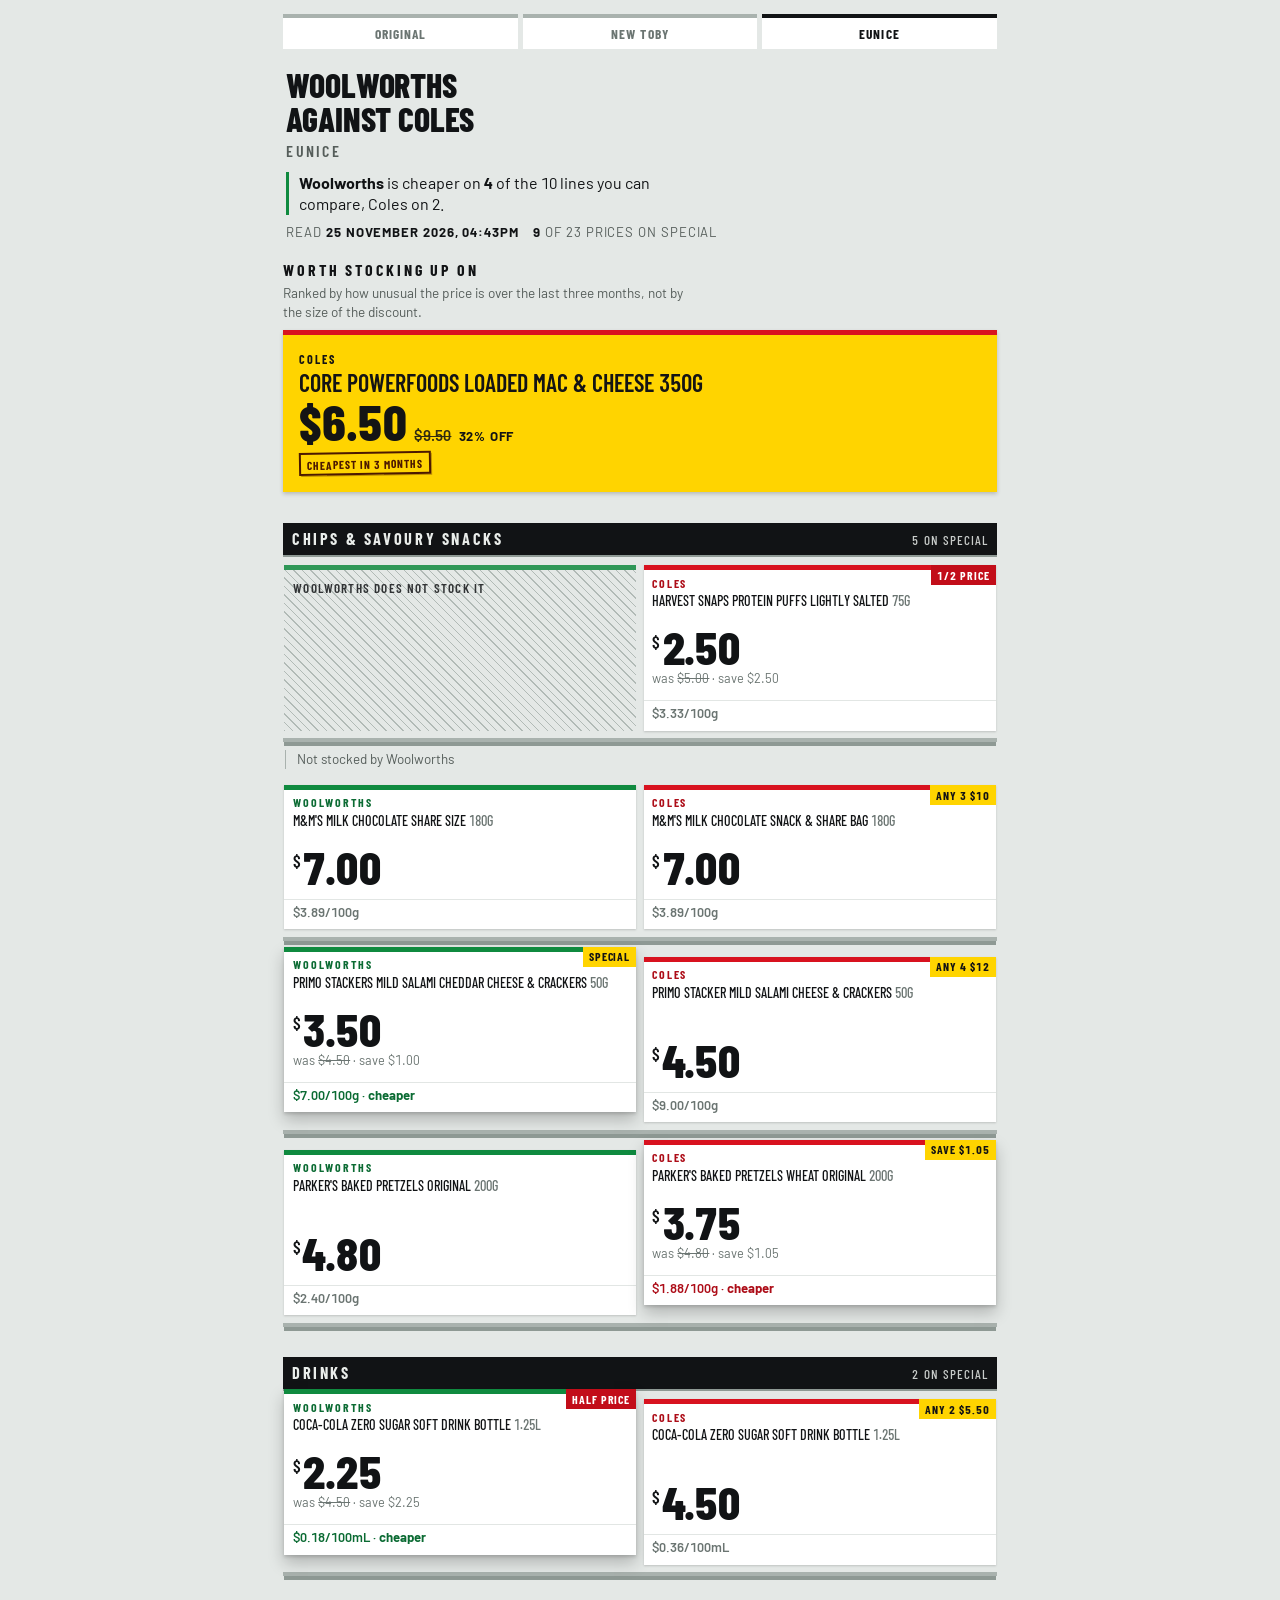
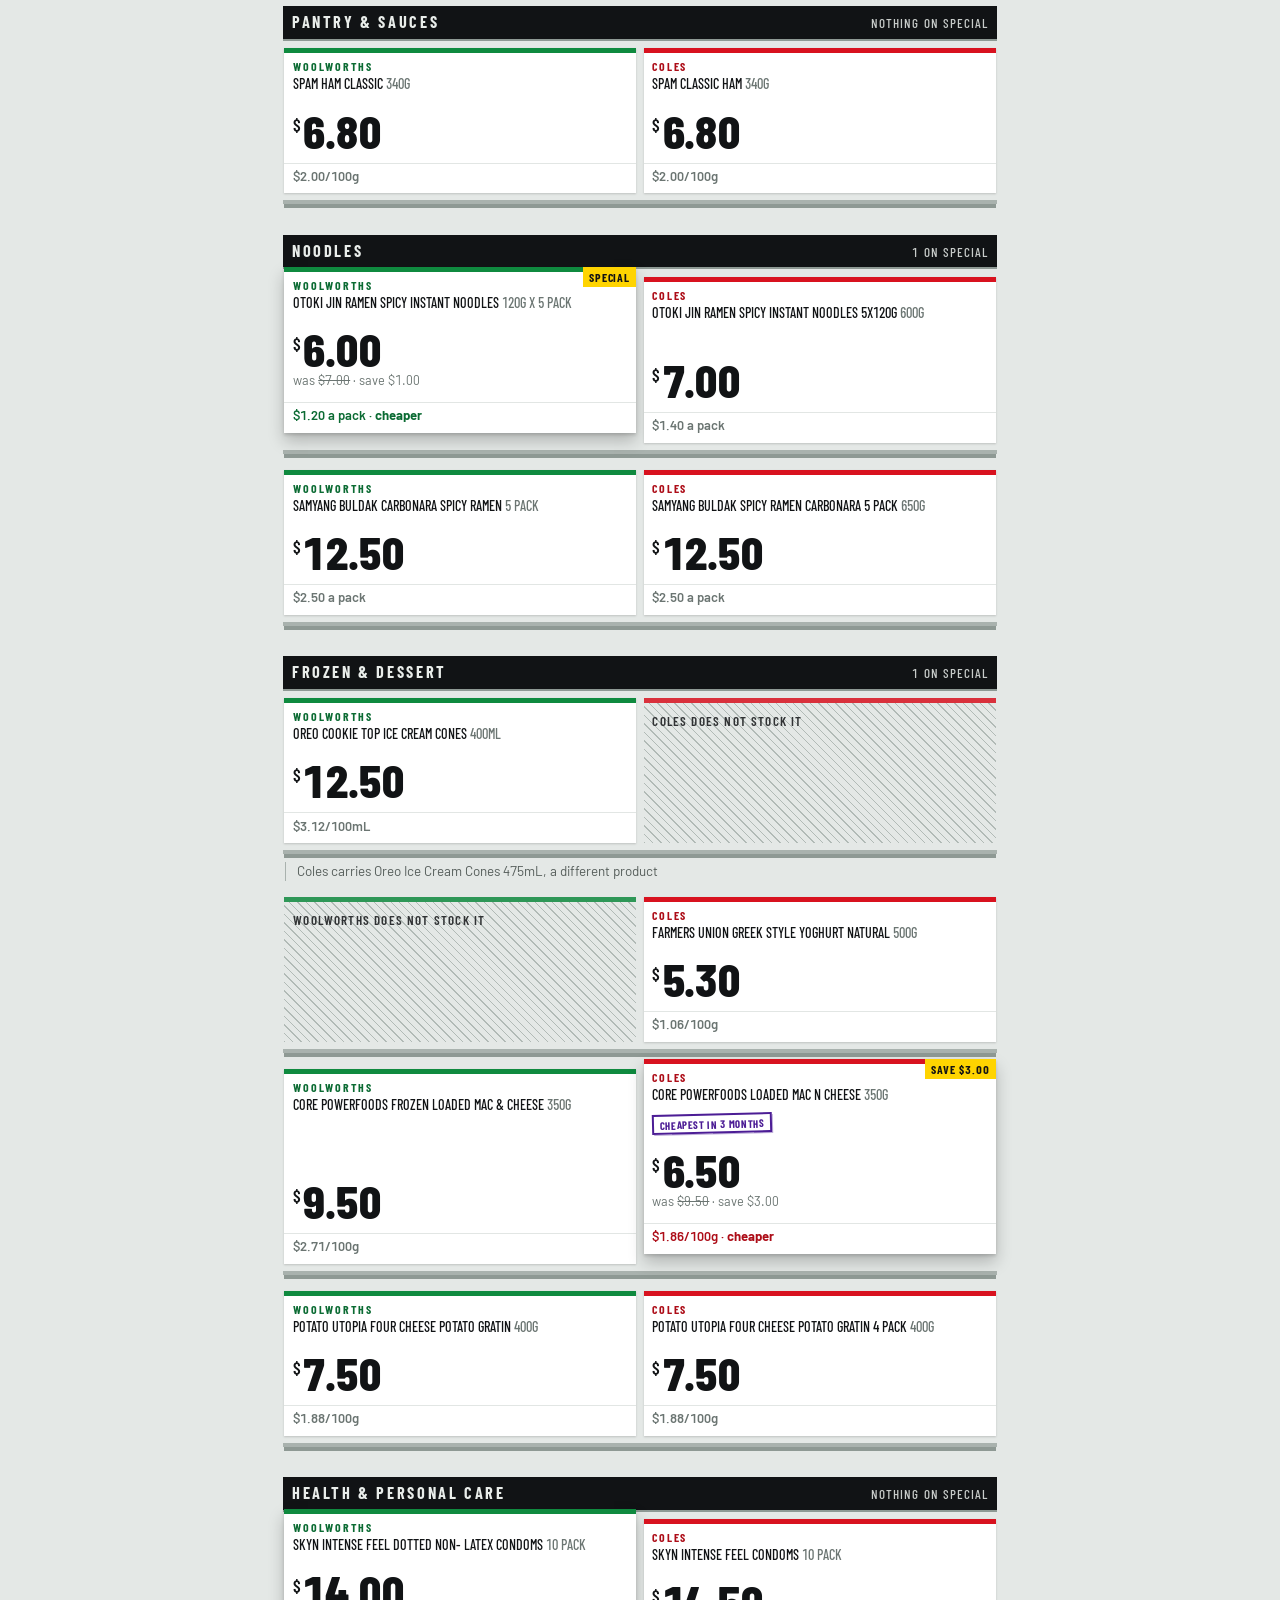
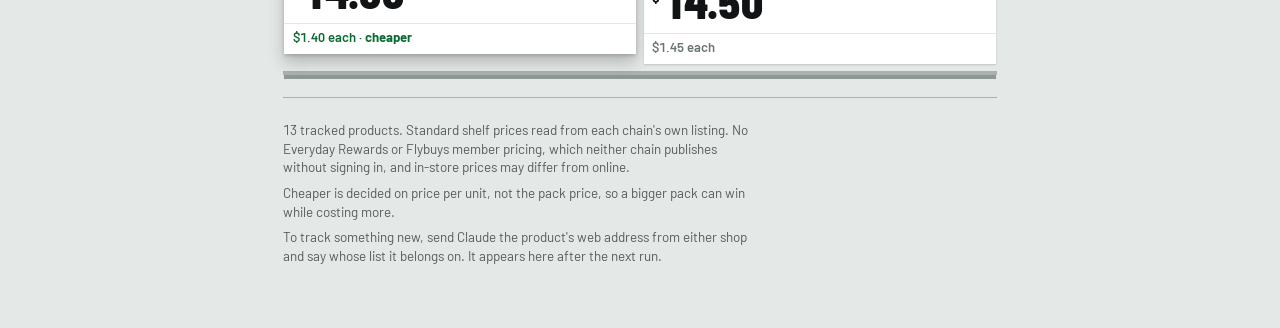
==== commit 71deb4cf: "Prices for 2026-11-25" ====
--- a/docs/eunice.html
+++ b/docs/eunice.html
@@ -411,4 +411,4 @@
     }
   }
 }
-</style></head><body><main><nav class="switch" aria-label="Whose list"><a href="index.html">Original</a><a href="toby.html">New Toby</a><a href="eunice.html" aria-current="page">Eunice</a></nav><div class="masthead"><h1>Woolworths<br>against Coles</h1><p class="whose">Eunice</p><p class="verdict" data-chain="woolworths">Honours are even this week, 4 lines each. Go by what is on special.</p><p class="when"><span>Read <b>18 November 2026, 08:02am</b></span><span><b>11</b> of 23 prices on special</span></p></div><section class="board"><h2>Worth stocking up on</h2><p>Ranked by how unusual the price is over the last three months, not by the size of the discount.</p><a class="flash lead" data-chain="woolworths" style="--j:0" href="https://www.woolworths.com.au/shop/productdetails/918708/oreo-cookie-top-ice-cream-cones" rel="noreferrer"><span class="chain">Woolworths</span><span class="what">Oreo Cookie Top Ice Cream Cones 400mL</span><span class="row"><span class="now">$6.25</span><span class="was">$12.50</span><span class="burst">Half price</span></span><span class="stamp rare">cheapest in 3 months</span></a><div class="rest"><a class="flash" data-chain="woolworths" style="--j:1" href="https://www.woolworths.com.au/shop/productdetails/805129/samyang-buldak-carbonara-spicy-ramen" rel="noreferrer"><span class="chain">Woolworths</span><span class="what">Samyang Buldak Carbonara Spicy Ramen 650g, 5 pack</span><span class="row"><span class="now">$9.95</span><span class="was">$12.50</span><span class="cut">20% off</span></span><span class="stamp rare">back to its 3-month low</span></a><a class="flash" data-chain="woolworths" style="--j:2" href="https://www.woolworths.com.au/shop/productdetails/33964/spam-ham-classic" rel="noreferrer"><span class="chain">Woolworths</span><span class="what">Spam Ham Classic 340g</span><span class="row"><span class="now">$5.40</span><span class="was">$6.80</span><span class="cut">21% off</span></span><span class="stamp rare">19 days this cheap in 3 months</span></a></div></section><div class="bay"><h2>Chips &amp; savoury snacks</h2><span class="count">3 on special</span></div><div class="bayrows"><div class="pair"><div class="slots"><div class="empty" data-chain="woolworths" style="--i:1">Woolworths does not stock it</div><a class="ticket" data-chain="coles" style="--i:1" href="https://www.coles.com.au/product/harvest-snaps-protein-puffs-lightly-salted-75g-1967981" rel="noreferrer"><span class="t-head"><span class="chain">Coles</span><span class="name">Harvest Snaps Protein Puffs Lightly Salted <span class="size">75g</span></span></span><span class="t-mark"></span><span class="t-price"><span class="price"><span class="cur">$</span><span class="n">5.00</span></span></span><span class="t-unit">$6.67/100g</span></a></div><p class="note">Not stocked by Woolworths</p></div><div class="pair"><div class="slots"><a class="ticket" data-chain="woolworths" style="--i:2" href="https://www.woolworths.com.au/shop/productdetails/460247/m-m-s-milk-chocolate-share-size" rel="noreferrer"><span class="t-head"><span class="chain">Woolworths</span><span class="tag">Special</span><span class="name">M&amp;M&#x27;s Milk Chocolate Share Size <span class="size">180g</span></span></span><span class="t-mark"></span><span class="t-price"><span class="price"><span class="cur">$</span><span class="n">5.00</span></span><span class="was">was <s>$7.00</s> · save $2.00</span></span><span class="t-unit">$2.78/100g</span></a><a class="ticket proud best" data-chain="coles" style="--i:2" href="https://www.coles.com.au/product/mandm&#x27;s-milk-chocolate-snack-and-share-bag-180g-5258936" rel="noreferrer"><span class="t-head"><span class="chain">Coles</span><span class="tag">save $2.10</span><span class="name">M&amp;M&#x27;S Milk Chocolate Snack &amp; Share Bag <span class="size">180g</span></span></span><span class="t-mark"></span><span class="t-price"><span class="price"><span class="cur">$</span><span class="n">4.90</span></span><span class="was">was <s>$7.00</s> · save $2.10</span></span><span class="t-unit">$2.72/100g · <b>cheaper</b></span></a></div></div><div class="pair"><div class="slots"><a class="ticket" data-chain="woolworths" style="--i:3" href="https://www.woolworths.com.au/shop/productdetails/63584/primo-stackers-mild-salami-cheddar-cheese-crackers" rel="noreferrer"><span class="t-head"><span class="chain">Woolworths</span><span class="name">Primo Stackers Mild Salami Cheddar Cheese &amp; Crackers <span class="size">50g</span></span></span><span class="t-mark"></span><span class="t-price"><span class="price"><span class="cur">$</span><span class="n">4.50</span></span></span><span class="t-unit">$9.00/100g</span></a><a class="ticket" data-chain="coles" style="--i:3" href="https://www.coles.com.au/product/primo-stacker-mild-salami-cheese-and-crackers-50g-3755430" rel="noreferrer"><span class="t-head"><span class="chain">Coles</span><span class="name">Primo Stacker Mild Salami Cheese &amp; Crackers <span class="size">50g</span></span></span><span class="t-mark"></span><span class="t-price"><span class="price"><span class="cur">$</span><span class="n">4.50</span></span></span><span class="t-unit">$9.00/100g</span></a></div></div><div class="pair"><div class="slots"><a class="ticket" data-chain="woolworths" style="--i:4" href="https://www.woolworths.com.au/shop/productdetails/24378/parker-s-baked-pretzels-original" rel="noreferrer"><span class="t-head"><span class="chain">Woolworths</span><span class="name">Parker&#x27;s Baked Pretzels Original <span class="size">200g</span></span></span><span class="t-mark"></span><span class="t-price"><span class="price"><span class="cur">$</span><span class="n">4.80</span></span></span><span class="t-unit">$2.40/100g</span></a><a class="ticket proud best" data-chain="coles" style="--i:4" href="https://www.coles.com.au/product/parker&#x27;s-baked-pretzels-wheat-original-200g-6133970" rel="noreferrer"><span class="t-head"><span class="chain">Coles</span><span class="tag">save $1.05</span><span class="name">Parker&#x27;s Baked Pretzels Wheat Original <span class="size">200g</span></span></span><span class="t-mark"></span><span class="t-price"><span class="price"><span class="cur">$</span><span class="n">3.75</span></span><span class="was">was <s>$4.80</s> · save $1.05</span></span><span class="t-unit">$1.88/100g · <b>cheaper</b></span></a></div></div></div><div class="bay"><h2>Drinks</h2><span class="count">1 on special</span></div><div class="bayrows"><div class="pair"><div class="slots"><a class="ticket" data-chain="woolworths" style="--i:5" href="https://www.woolworths.com.au/shop/productdetails/623034/coca-cola-zero-sugar-soft-drink-bottle" rel="noreferrer"><span class="t-head"><span class="chain">Woolworths</span><span class="name">Coca-Cola Zero Sugar Soft Drink Bottle <span class="size">1.25L</span></span></span><span class="t-mark"></span><span class="t-price"><span class="price"><span class="cur">$</span><span class="n">4.50</span></span></span><span class="t-unit">$0.36/100mL</span></a><a class="ticket proud best" data-chain="coles" style="--i:5" href="https://www.coles.com.au/product/coca-cola-zero-sugar-soft-drink-bottle-1.25l-2993706" rel="noreferrer"><span class="t-head"><span class="chain">Coles</span><span class="tag half">1/2 Price</span><span class="name">Coca-Cola Zero Sugar Soft Drink Bottle <span class="size">1.25L</span></span></span><span class="t-mark"></span><span class="t-price"><span class="price"><span class="cur">$</span><span class="n">2.25</span></span><span class="was">was <s>$4.50</s> · save $2.25</span></span><span class="t-unit">$0.18/100mL · <b>cheaper</b></span></a></div></div></div><div class="bay"><h2>Pantry &amp; sauces</h2><span class="count">1 on special</span></div><div class="bayrows"><div class="pair"><div class="slots"><a class="ticket proud best" data-chain="woolworths" style="--i:6" href="https://www.woolworths.com.au/shop/productdetails/33964/spam-ham-classic" rel="noreferrer"><span class="t-head"><span class="chain">Woolworths</span><span class="tag">Special</span><span class="name">Spam Ham Classic <span class="size">340g</span></span></span><span class="t-mark"><span class="stamp">19 days this cheap in 3 months</span></span><span class="t-price"><span class="price"><span class="cur">$</span><span class="n">5.40</span></span><span class="was">was <s>$6.80</s> · save $1.40</span></span><span class="t-unit">$1.59/100g · <b>cheaper</b></span></a><a class="ticket" data-chain="coles" style="--i:6" href="https://www.coles.com.au/product/spam-classic-ham-340g-118521" rel="noreferrer"><span class="t-head"><span class="chain">Coles</span><span class="name">Spam Classic Ham <span class="size">340g</span></span></span><span class="t-mark"></span><span class="t-price"><span class="price"><span class="cur">$</span><span class="n">6.80</span></span></span><span class="t-unit">$2.00/100g</span></a></div></div></div><div class="bay"><h2>Noodles</h2><span class="count">1 on special</span></div><div class="bayrows"><div class="pair"><div class="slots"><a class="ticket" data-chain="woolworths" style="--i:7" href="https://www.woolworths.com.au/shop/productdetails/122658/otoki-jin-ramen-spicy-instant-noodles" rel="noreferrer"><span class="t-head"><span class="chain">Woolworths</span><span class="name">Otoki Jin Ramen Spicy Instant Noodles <span class="size">120g x 5 pack</span></span></span><span class="t-mark"></span><span class="t-price"><span class="price"><span class="cur">$</span><span class="n">7.00</span></span></span><span class="t-unit">$1.40 a pack</span></a><a class="ticket" data-chain="coles" style="--i:7" href="https://www.coles.com.au/product/otoki-jin-ramen-spicy-instant-noodles-5x120g-600g-4677412" rel="noreferrer"><span class="t-head"><span class="chain">Coles</span><span class="name">Otoki Jin Ramen Spicy Instant Noodles 5x120g <span class="size">600g</span></span></span><span class="t-mark"></span><span class="t-price"><span class="price"><span class="cur">$</span><span class="n">7.00</span></span></span><span class="t-unit">$1.40 a pack</span></a></div></div><div class="pair"><div class="slots"><a class="ticket proud best" data-chain="woolworths" style="--i:8" href="https://www.woolworths.com.au/shop/productdetails/805129/samyang-buldak-carbonara-spicy-ramen" rel="noreferrer"><span class="t-head"><span class="chain">Woolworths</span><span class="tag">Special</span><span class="name">Samyang Buldak Carbonara Spicy Ramen <span class="size">5 pack</span></span></span><span class="t-mark"><span class="stamp">back to its 3-month low</span></span><span class="t-price"><span class="price"><span class="cur">$</span><span class="n">9.95</span></span><span class="was">was <s>$12.50</s> · save $2.55</span></span><span class="t-unit">$1.99 a pack · <b>cheaper</b></span></a><a class="ticket" data-chain="coles" style="--i:8" href="https://www.coles.com.au/product/samyang-buldak-spicy-ramen-carbonara-5-pack-650g-5049834" rel="noreferrer"><span class="t-head"><span class="chain">Coles</span><span class="name">Samyang Buldak Spicy Ramen Carbonara 5 Pack <span class="size">650g</span></span></span><span class="t-mark"></span><span class="t-price"><span class="price"><span class="cur">$</span><span class="n">12.50</span></span></span><span class="t-unit">$2.50 a pack</span></a></div></div></div><div class="bay"><h2>Frozen &amp; dessert</h2><span class="count">4 on special</span></div><div class="bayrows"><div class="pair"><div class="slots"><a class="ticket" data-chain="woolworths" style="--i:9" href="https://www.woolworths.com.au/shop/productdetails/918708/oreo-cookie-top-ice-cream-cones" rel="noreferrer"><span class="t-head"><span class="chain">Woolworths</span><span class="tag half">Half price</span><span class="name">Oreo Cookie Top Ice Cream Cones <span class="size">400mL</span></span></span><span class="t-mark"><span class="stamp">cheapest in 3 months</span></span><span class="t-price"><span class="price"><span class="cur">$</span><span class="n">6.25</span></span><span class="was">was <s>$12.50</s> · save $6.25</span></span><span class="t-unit">$1.56/100mL</span></a><div class="empty" data-chain="coles" style="--i:9">Coles does not stock it</div></div><p class="note">Coles carries Oreo Ice Cream Cones 475mL, a different product</p></div><div class="pair"><div class="slots"><div class="empty" data-chain="woolworths" style="--i:10">Woolworths does not stock it</div><a class="ticket" data-chain="coles" style="--i:10" href="https://www.coles.com.au/product/farmers-union-greek-style-yoghurt-natural-500g-5588963" rel="noreferrer"><span class="t-head"><span class="chain">Coles</span><span class="name">Farmers Union Greek Style Yoghurt Natural <span class="size">500g</span></span></span><span class="t-mark"></span><span class="t-price"><span class="price"><span class="cur">$</span><span class="n">5.30</span></span></span><span class="t-unit">$1.06/100g</span></a></div></div><div class="pair"><div class="slots"><a class="ticket proud best" data-chain="woolworths" style="--i:11" href="https://www.woolworths.com.au/shop/productdetails/6018661/core-powerfoods-frozen-loaded-mac-cheese" rel="noreferrer"><span class="t-head"><span class="chain">Woolworths</span><span class="tag">Special</span><span class="name">CORE Powerfoods Frozen Loaded Mac &amp; Cheese <span class="size">350g</span></span></span><span class="t-mark"></span><span class="t-price"><span class="price"><span class="cur">$</span><span class="n">7.50</span></span><span class="was">was <s>$9.50</s> · save $2.00</span></span><span class="t-unit">$2.14/100g · <b>cheaper</b></span></a><a class="ticket" data-chain="coles" style="--i:11" href="https://www.coles.com.au/product/core-powerfoods-loaded-mac-n-cheese-350g-8425218" rel="noreferrer"><span class="t-head"><span class="chain">Coles</span><span class="tag">Any 5 $35</span><span class="name">Core PowerFoods Loaded Mac N Cheese <span class="size">350g</span></span></span><span class="t-mark"></span><span class="t-price"><span class="price"><span class="cur">$</span><span class="n">9.50</span></span></span><span class="t-unit">$2.71/100g</span></a></div></div><div class="pair"><div class="slots"><a class="ticket" data-chain="woolworths" style="--i:12" href="https://www.woolworths.com.au/shop/productdetails/203424/potato-utopia-four-cheese-potato-gratin" rel="noreferrer"><span class="t-head"><span class="chain">Woolworths</span><span class="name">Potato Utopia Four Cheese Potato Gratin <span class="size">400g</span></span></span><span class="t-mark"></span><span class="t-price"><span class="price"><span class="cur">$</span><span class="n">7.50</span></span></span><span class="t-unit">$1.88/100g</span></a><a class="ticket proud best" data-chain="coles" style="--i:12" href="https://www.coles.com.au/product/potato-utopia-four-cheese-potato-gratin-4-pack-400g-1531545" rel="noreferrer"><span class="t-head"><span class="chain">Coles</span><span class="tag">save $1.50</span><span class="name">Potato Utopia Four Cheese Potato Gratin 4 Pack <span class="size">400g</span></span></span><span class="t-mark"></span><span class="t-price"><span class="price"><span class="cur">$</span><span class="n">6.00</span></span><span class="was">was <s>$7.50</s> · save $1.50</span></span><span class="t-unit">$1.50/100g · <b>cheaper</b></span></a></div></div></div><div class="bay"><h2>Health &amp; personal care</h2><span class="count">1 on special</span></div><div class="bayrows"><div class="pair"><div class="slots"><a class="ticket proud best" data-chain="woolworths" style="--i:13" href="https://www.woolworths.com.au/shop/productdetails/779561/skyn-intense-feel-dotted-non-latex-condoms" rel="noreferrer"><span class="t-head"><span class="chain">Woolworths</span><span class="tag">Special</span><span class="name">SKYN Intense Feel Dotted Non- Latex Condoms <span class="size">10 pack</span></span></span><span class="t-mark"><span class="stamp">20 days this cheap in 3 months</span></span><span class="t-price"><span class="price"><span class="cur">$</span><span class="n">11.60</span></span><span class="was">was <s>$14.00</s> · save $2.40</span></span><span class="t-unit">$1.16 each · <b>cheaper</b></span></a><a class="ticket" data-chain="coles" style="--i:13" href="https://www.coles.com.au/product/skyn-intense-feel-condoms-10-pack-6174321" rel="noreferrer"><span class="t-head"><span class="chain">Coles</span><span class="name">SKYN Intense Feel Condoms <span class="size">10 Pack</span></span></span><span class="t-mark"></span><span class="t-price"><span class="price"><span class="cur">$</span><span class="n">14.50</span></span></span><span class="t-unit">$1.45 each</span></a></div></div></div><footer><p>13 tracked products. Standard shelf prices read from each chain's own listing. No Everyday Rewards or Flybuys member pricing, which neither chain publishes without signing in, and in-store prices may differ from online.</p><p>Cheaper is decided on price per unit, not the pack price, so a bigger pack can win while costing more.</p><p>To track something new, send Claude the product's web address from either shop and say whose list it belongs on. It appears here after the next run.</p></footer></main></body></html>+</style></head><body><main><nav class="switch" aria-label="Whose list"><a href="index.html">Original</a><a href="toby.html">New Toby</a><a href="eunice.html" aria-current="page">Eunice</a></nav><div class="masthead"><h1>Woolworths<br>against Coles</h1><p class="whose">Eunice</p><p class="verdict" data-chain="woolworths"><b>Woolworths</b> is cheaper on <b>4</b> of the 10 lines you can compare, Coles on 2.</p><p class="when"><span>Read <b>25 November 2026, 04:43pm</b></span><span><b>9</b> of 23 prices on special</span></p></div><section class="board"><h2>Worth stocking up on</h2><p>Ranked by how unusual the price is over the last three months, not by the size of the discount.</p><a class="flash lead" data-chain="coles" style="--j:0" href="https://www.coles.com.au/product/core-powerfoods-loaded-mac-n-cheese-350g-8425218" rel="noreferrer"><span class="chain">Coles</span><span class="what">CORE Powerfoods Loaded Mac &amp; Cheese 350g</span><span class="row"><span class="now">$6.50</span><span class="was">$9.50</span><span class="cut">32% off</span></span><span class="stamp rare">cheapest in 3 months</span></a></section><div class="bay"><h2>Chips &amp; savoury snacks</h2><span class="count">5 on special</span></div><div class="bayrows"><div class="pair"><div class="slots"><div class="empty" data-chain="woolworths" style="--i:1">Woolworths does not stock it</div><a class="ticket" data-chain="coles" style="--i:1" href="https://www.coles.com.au/product/harvest-snaps-protein-puffs-lightly-salted-75g-1967981" rel="noreferrer"><span class="t-head"><span class="chain">Coles</span><span class="tag half">1/2 Price</span><span class="name">Harvest Snaps Protein Puffs Lightly Salted <span class="size">75g</span></span></span><span class="t-mark"></span><span class="t-price"><span class="price"><span class="cur">$</span><span class="n">2.50</span></span><span class="was">was <s>$5.00</s> · save $2.50</span></span><span class="t-unit">$3.33/100g</span></a></div><p class="note">Not stocked by Woolworths</p></div><div class="pair"><div class="slots"><a class="ticket" data-chain="woolworths" style="--i:2" href="https://www.woolworths.com.au/shop/productdetails/460247/m-m-s-milk-chocolate-share-size" rel="noreferrer"><span class="t-head"><span class="chain">Woolworths</span><span class="name">M&amp;M&#x27;s Milk Chocolate Share Size <span class="size">180g</span></span></span><span class="t-mark"></span><span class="t-price"><span class="price"><span class="cur">$</span><span class="n">7.00</span></span></span><span class="t-unit">$3.89/100g</span></a><a class="ticket" data-chain="coles" style="--i:2" href="https://www.coles.com.au/product/mandm&#x27;s-milk-chocolate-snack-and-share-bag-180g-5258936" rel="noreferrer"><span class="t-head"><span class="chain">Coles</span><span class="tag">Any 3 $10</span><span class="name">M&amp;M&#x27;S Milk Chocolate Snack &amp; Share Bag <span class="size">180g</span></span></span><span class="t-mark"></span><span class="t-price"><span class="price"><span class="cur">$</span><span class="n">7.00</span></span></span><span class="t-unit">$3.89/100g</span></a></div></div><div class="pair"><div class="slots"><a class="ticket proud best" data-chain="woolworths" style="--i:3" href="https://www.woolworths.com.au/shop/productdetails/63584/primo-stackers-mild-salami-cheddar-cheese-crackers" rel="noreferrer"><span class="t-head"><span class="chain">Woolworths</span><span class="tag">Special</span><span class="name">Primo Stackers Mild Salami Cheddar Cheese &amp; Crackers <span class="size">50g</span></span></span><span class="t-mark"></span><span class="t-price"><span class="price"><span class="cur">$</span><span class="n">3.50</span></span><span class="was">was <s>$4.50</s> · save $1.00</span></span><span class="t-unit">$7.00/100g · <b>cheaper</b></span></a><a class="ticket" data-chain="coles" style="--i:3" href="https://www.coles.com.au/product/primo-stacker-mild-salami-cheese-and-crackers-50g-3755430" rel="noreferrer"><span class="t-head"><span class="chain">Coles</span><span class="tag">Any 4 $12</span><span class="name">Primo Stacker Mild Salami Cheese &amp; Crackers <span class="size">50g</span></span></span><span class="t-mark"></span><span class="t-price"><span class="price"><span class="cur">$</span><span class="n">4.50</span></span></span><span class="t-unit">$9.00/100g</span></a></div></div><div class="pair"><div class="slots"><a class="ticket" data-chain="woolworths" style="--i:4" href="https://www.woolworths.com.au/shop/productdetails/24378/parker-s-baked-pretzels-original" rel="noreferrer"><span class="t-head"><span class="chain">Woolworths</span><span class="name">Parker&#x27;s Baked Pretzels Original <span class="size">200g</span></span></span><span class="t-mark"></span><span class="t-price"><span class="price"><span class="cur">$</span><span class="n">4.80</span></span></span><span class="t-unit">$2.40/100g</span></a><a class="ticket proud best" data-chain="coles" style="--i:4" href="https://www.coles.com.au/product/parker&#x27;s-baked-pretzels-wheat-original-200g-6133970" rel="noreferrer"><span class="t-head"><span class="chain">Coles</span><span class="tag">save $1.05</span><span class="name">Parker&#x27;s Baked Pretzels Wheat Original <span class="size">200g</span></span></span><span class="t-mark"></span><span class="t-price"><span class="price"><span class="cur">$</span><span class="n">3.75</span></span><span class="was">was <s>$4.80</s> · save $1.05</span></span><span class="t-unit">$1.88/100g · <b>cheaper</b></span></a></div></div></div><div class="bay"><h2>Drinks</h2><span class="count">2 on special</span></div><div class="bayrows"><div class="pair"><div class="slots"><a class="ticket proud best" data-chain="woolworths" style="--i:5" href="https://www.woolworths.com.au/shop/productdetails/623034/coca-cola-zero-sugar-soft-drink-bottle" rel="noreferrer"><span class="t-head"><span class="chain">Woolworths</span><span class="tag half">Half price</span><span class="name">Coca-Cola Zero Sugar Soft Drink Bottle <span class="size">1.25L</span></span></span><span class="t-mark"></span><span class="t-price"><span class="price"><span class="cur">$</span><span class="n">2.25</span></span><span class="was">was <s>$4.50</s> · save $2.25</span></span><span class="t-unit">$0.18/100mL · <b>cheaper</b></span></a><a class="ticket" data-chain="coles" style="--i:5" href="https://www.coles.com.au/product/coca-cola-zero-sugar-soft-drink-bottle-1.25l-2993706" rel="noreferrer"><span class="t-head"><span class="chain">Coles</span><span class="tag">Any 2 $5.50</span><span class="name">Coca-Cola Zero Sugar Soft Drink Bottle <span class="size">1.25L</span></span></span><span class="t-mark"></span><span class="t-price"><span class="price"><span class="cur">$</span><span class="n">4.50</span></span></span><span class="t-unit">$0.36/100mL</span></a></div></div></div><div class="bay"><h2>Pantry &amp; sauces</h2><span class="count">nothing on special</span></div><div class="bayrows"><div class="pair"><div class="slots"><a class="ticket" data-chain="woolworths" style="--i:6" href="https://www.woolworths.com.au/shop/productdetails/33964/spam-ham-classic" rel="noreferrer"><span class="t-head"><span class="chain">Woolworths</span><span class="name">Spam Ham Classic <span class="size">340g</span></span></span><span class="t-mark"></span><span class="t-price"><span class="price"><span class="cur">$</span><span class="n">6.80</span></span></span><span class="t-unit">$2.00/100g</span></a><a class="ticket" data-chain="coles" style="--i:6" href="https://www.coles.com.au/product/spam-classic-ham-340g-118521" rel="noreferrer"><span class="t-head"><span class="chain">Coles</span><span class="name">Spam Classic Ham <span class="size">340g</span></span></span><span class="t-mark"></span><span class="t-price"><span class="price"><span class="cur">$</span><span class="n">6.80</span></span></span><span class="t-unit">$2.00/100g</span></a></div></div></div><div class="bay"><h2>Noodles</h2><span class="count">1 on special</span></div><div class="bayrows"><div class="pair"><div class="slots"><a class="ticket proud best" data-chain="woolworths" style="--i:7" href="https://www.woolworths.com.au/shop/productdetails/122658/otoki-jin-ramen-spicy-instant-noodles" rel="noreferrer"><span class="t-head"><span class="chain">Woolworths</span><span class="tag">Special</span><span class="name">Otoki Jin Ramen Spicy Instant Noodles <span class="size">120g x 5 pack</span></span></span><span class="t-mark"></span><span class="t-price"><span class="price"><span class="cur">$</span><span class="n">6.00</span></span><span class="was">was <s>$7.00</s> · save $1.00</span></span><span class="t-unit">$1.20 a pack · <b>cheaper</b></span></a><a class="ticket" data-chain="coles" style="--i:7" href="https://www.coles.com.au/product/otoki-jin-ramen-spicy-instant-noodles-5x120g-600g-4677412" rel="noreferrer"><span class="t-head"><span class="chain">Coles</span><span class="name">Otoki Jin Ramen Spicy Instant Noodles 5x120g <span class="size">600g</span></span></span><span class="t-mark"></span><span class="t-price"><span class="price"><span class="cur">$</span><span class="n">7.00</span></span></span><span class="t-unit">$1.40 a pack</span></a></div></div><div class="pair"><div class="slots"><a class="ticket" data-chain="woolworths" style="--i:8" href="https://www.woolworths.com.au/shop/productdetails/805129/samyang-buldak-carbonara-spicy-ramen" rel="noreferrer"><span class="t-head"><span class="chain">Woolworths</span><span class="name">Samyang Buldak Carbonara Spicy Ramen <span class="size">5 pack</span></span></span><span class="t-mark"></span><span class="t-price"><span class="price"><span class="cur">$</span><span class="n">12.50</span></span></span><span class="t-unit">$2.50 a pack</span></a><a class="ticket" data-chain="coles" style="--i:8" href="https://www.coles.com.au/product/samyang-buldak-spicy-ramen-carbonara-5-pack-650g-5049834" rel="noreferrer"><span class="t-head"><span class="chain">Coles</span><span class="name">Samyang Buldak Spicy Ramen Carbonara 5 Pack <span class="size">650g</span></span></span><span class="t-mark"></span><span class="t-price"><span class="price"><span class="cur">$</span><span class="n">12.50</span></span></span><span class="t-unit">$2.50 a pack</span></a></div></div></div><div class="bay"><h2>Frozen &amp; dessert</h2><span class="count">1 on special</span></div><div class="bayrows"><div class="pair"><div class="slots"><a class="ticket" data-chain="woolworths" style="--i:9" href="https://www.woolworths.com.au/shop/productdetails/918708/oreo-cookie-top-ice-cream-cones" rel="noreferrer"><span class="t-head"><span class="chain">Woolworths</span><span class="name">Oreo Cookie Top Ice Cream Cones <span class="size">400mL</span></span></span><span class="t-mark"></span><span class="t-price"><span class="price"><span class="cur">$</span><span class="n">12.50</span></span></span><span class="t-unit">$3.12/100mL</span></a><div class="empty" data-chain="coles" style="--i:9">Coles does not stock it</div></div><p class="note">Coles carries Oreo Ice Cream Cones 475mL, a different product</p></div><div class="pair"><div class="slots"><div class="empty" data-chain="woolworths" style="--i:10">Woolworths does not stock it</div><a class="ticket" data-chain="coles" style="--i:10" href="https://www.coles.com.au/product/farmers-union-greek-style-yoghurt-natural-500g-5588963" rel="noreferrer"><span class="t-head"><span class="chain">Coles</span><span class="name">Farmers Union Greek Style Yoghurt Natural <span class="size">500g</span></span></span><span class="t-mark"></span><span class="t-price"><span class="price"><span class="cur">$</span><span class="n">5.30</span></span></span><span class="t-unit">$1.06/100g</span></a></div></div><div class="pair"><div class="slots"><a class="ticket" data-chain="woolworths" style="--i:11" href="https://www.woolworths.com.au/shop/productdetails/6018661/core-powerfoods-frozen-loaded-mac-cheese" rel="noreferrer"><span class="t-head"><span class="chain">Woolworths</span><span class="name">CORE Powerfoods Frozen Loaded Mac &amp; Cheese <span class="size">350g</span></span></span><span class="t-mark"></span><span class="t-price"><span class="price"><span class="cur">$</span><span class="n">9.50</span></span></span><span class="t-unit">$2.71/100g</span></a><a class="ticket proud best" data-chain="coles" style="--i:11" href="https://www.coles.com.au/product/core-powerfoods-loaded-mac-n-cheese-350g-8425218" rel="noreferrer"><span class="t-head"><span class="chain">Coles</span><span class="tag">save $3.00</span><span class="name">Core PowerFoods Loaded Mac N Cheese <span class="size">350g</span></span></span><span class="t-mark"><span class="stamp">cheapest in 3 months</span></span><span class="t-price"><span class="price"><span class="cur">$</span><span class="n">6.50</span></span><span class="was">was <s>$9.50</s> · save $3.00</span></span><span class="t-unit">$1.86/100g · <b>cheaper</b></span></a></div></div><div class="pair"><div class="slots"><a class="ticket" data-chain="woolworths" style="--i:12" href="https://www.woolworths.com.au/shop/productdetails/203424/potato-utopia-four-cheese-potato-gratin" rel="noreferrer"><span class="t-head"><span class="chain">Woolworths</span><span class="name">Potato Utopia Four Cheese Potato Gratin <span class="size">400g</span></span></span><span class="t-mark"></span><span class="t-price"><span class="price"><span class="cur">$</span><span class="n">7.50</span></span></span><span class="t-unit">$1.88/100g</span></a><a class="ticket" data-chain="coles" style="--i:12" href="https://www.coles.com.au/product/potato-utopia-four-cheese-potato-gratin-4-pack-400g-1531545" rel="noreferrer"><span class="t-head"><span class="chain">Coles</span><span class="name">Potato Utopia Four Cheese Potato Gratin 4 Pack <span class="size">400g</span></span></span><span class="t-mark"></span><span class="t-price"><span class="price"><span class="cur">$</span><span class="n">7.50</span></span></span><span class="t-unit">$1.88/100g</span></a></div></div></div><div class="bay"><h2>Health &amp; personal care</h2><span class="count">nothing on special</span></div><div class="bayrows"><div class="pair"><div class="slots"><a class="ticket proud best" data-chain="woolworths" style="--i:13" href="https://www.woolworths.com.au/shop/productdetails/779561/skyn-intense-feel-dotted-non-latex-condoms" rel="noreferrer"><span class="t-head"><span class="chain">Woolworths</span><span class="name">SKYN Intense Feel Dotted Non- Latex Condoms <span class="size">10 pack</span></span></span><span class="t-mark"></span><span class="t-price"><span class="price"><span class="cur">$</span><span class="n">14.00</span></span></span><span class="t-unit">$1.40 each · <b>cheaper</b></span></a><a class="ticket" data-chain="coles" style="--i:13" href="https://www.coles.com.au/product/skyn-intense-feel-condoms-10-pack-6174321" rel="noreferrer"><span class="t-head"><span class="chain">Coles</span><span class="name">SKYN Intense Feel Condoms <span class="size">10 Pack</span></span></span><span class="t-mark"></span><span class="t-price"><span class="price"><span class="cur">$</span><span class="n">14.50</span></span></span><span class="t-unit">$1.45 each</span></a></div></div></div><footer><p>13 tracked products. Standard shelf prices read from each chain's own listing. No Everyday Rewards or Flybuys member pricing, which neither chain publishes without signing in, and in-store prices may differ from online.</p><p>Cheaper is decided on price per unit, not the pack price, so a bigger pack can win while costing more.</p><p>To track something new, send Claude the product's web address from either shop and say whose list it belongs on. It appears here after the next run.</p></footer></main></body></html>
